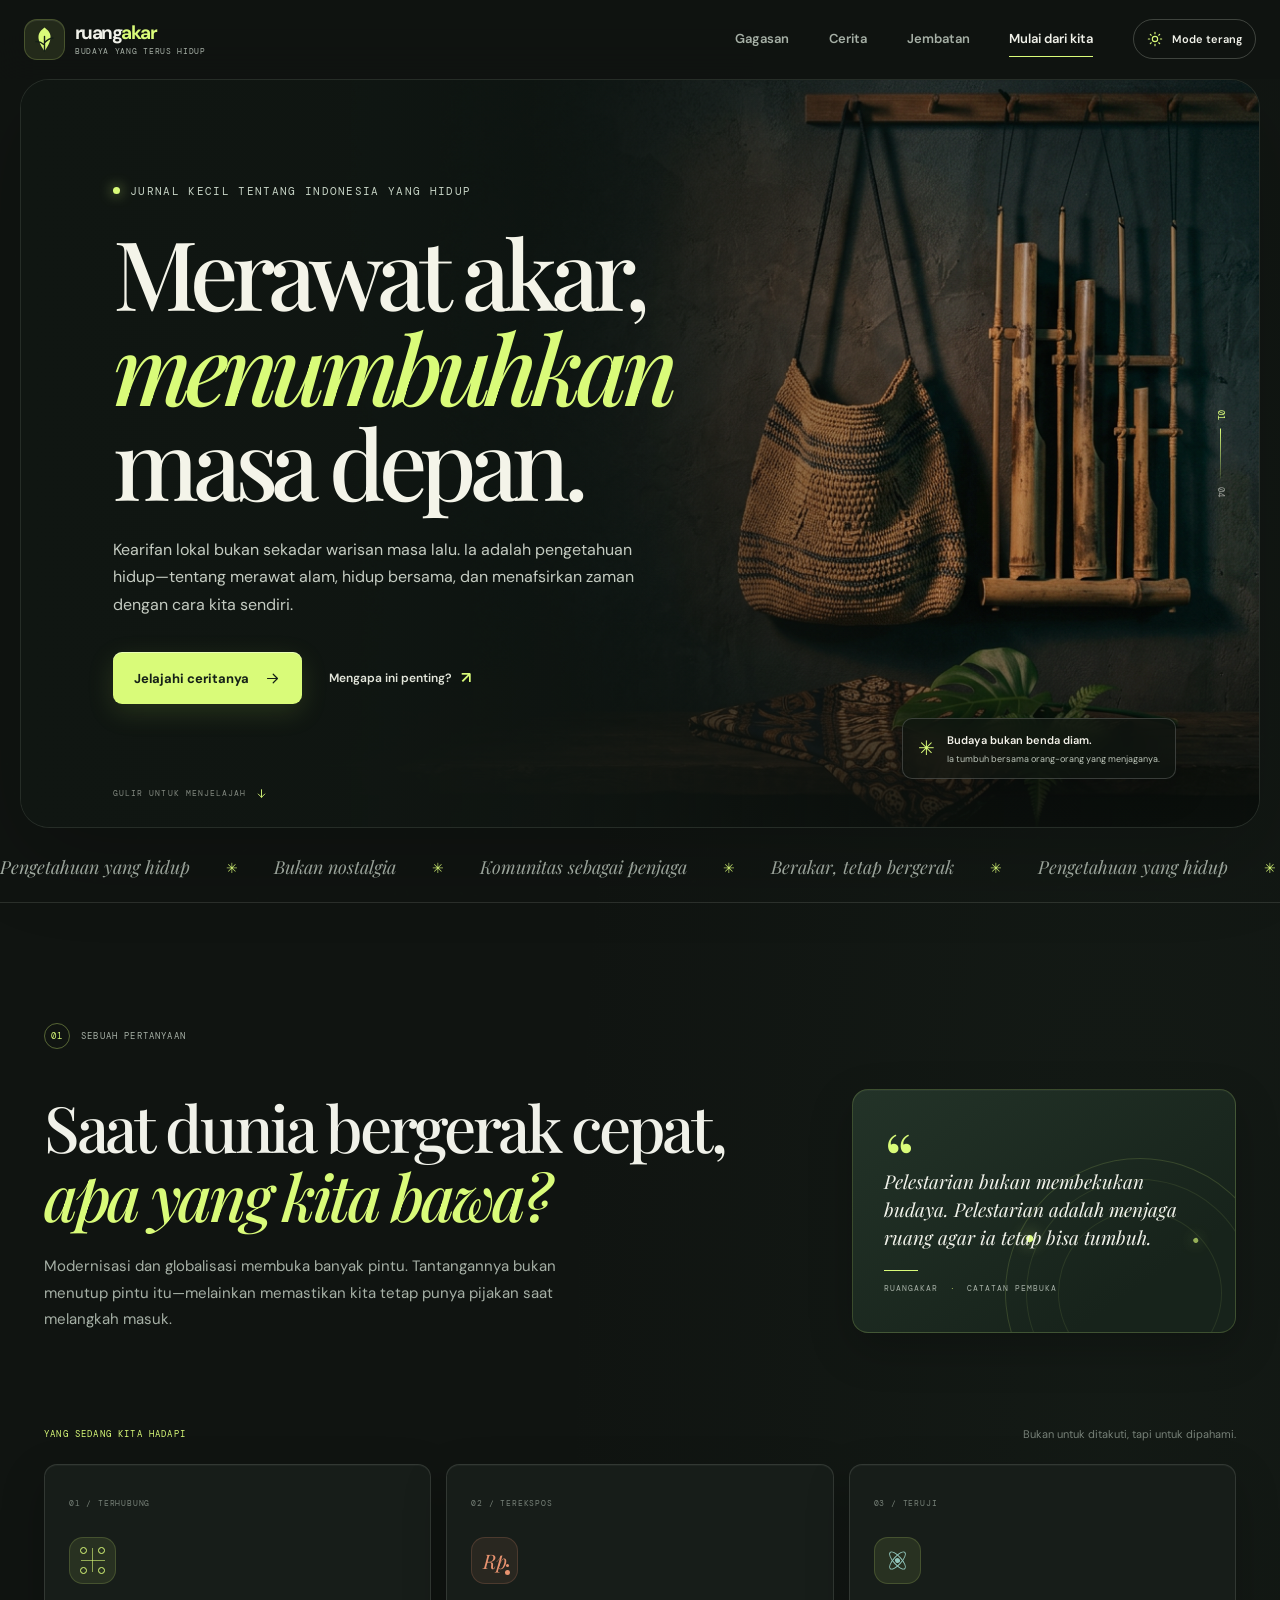
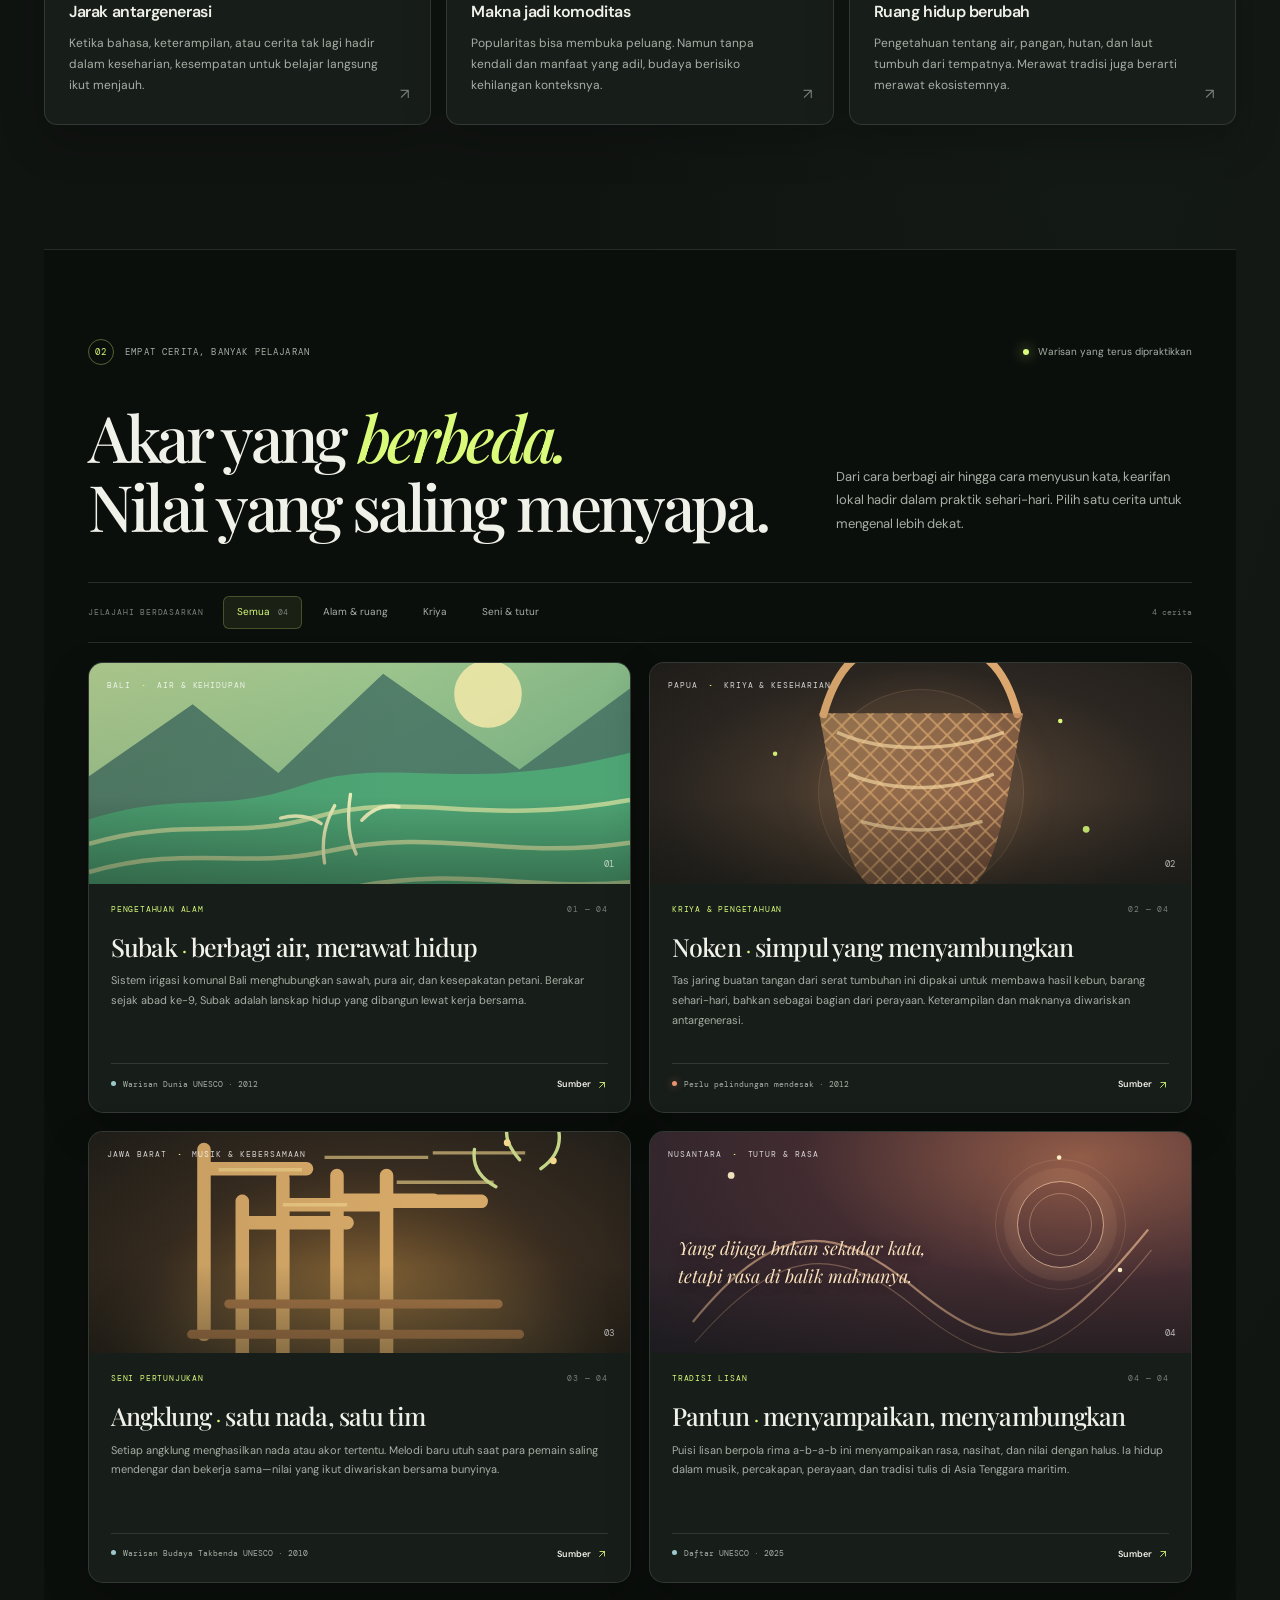
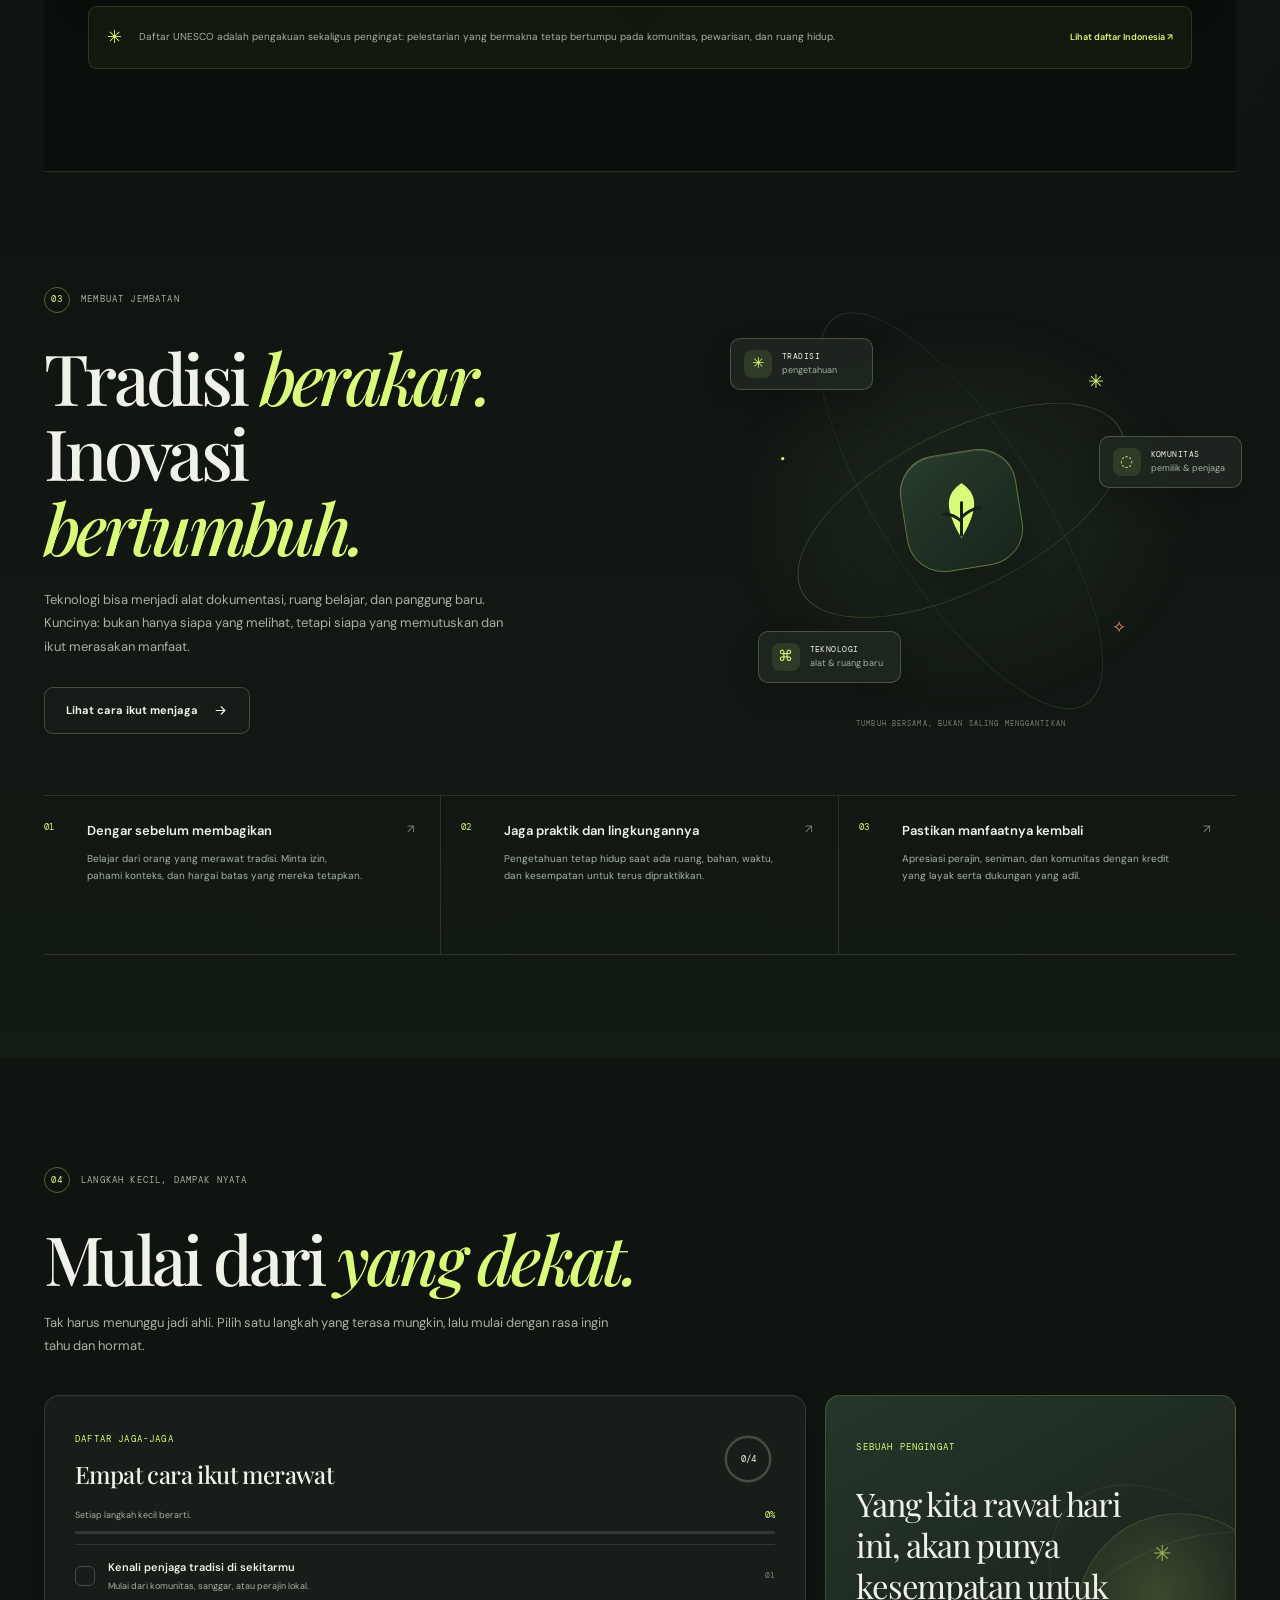
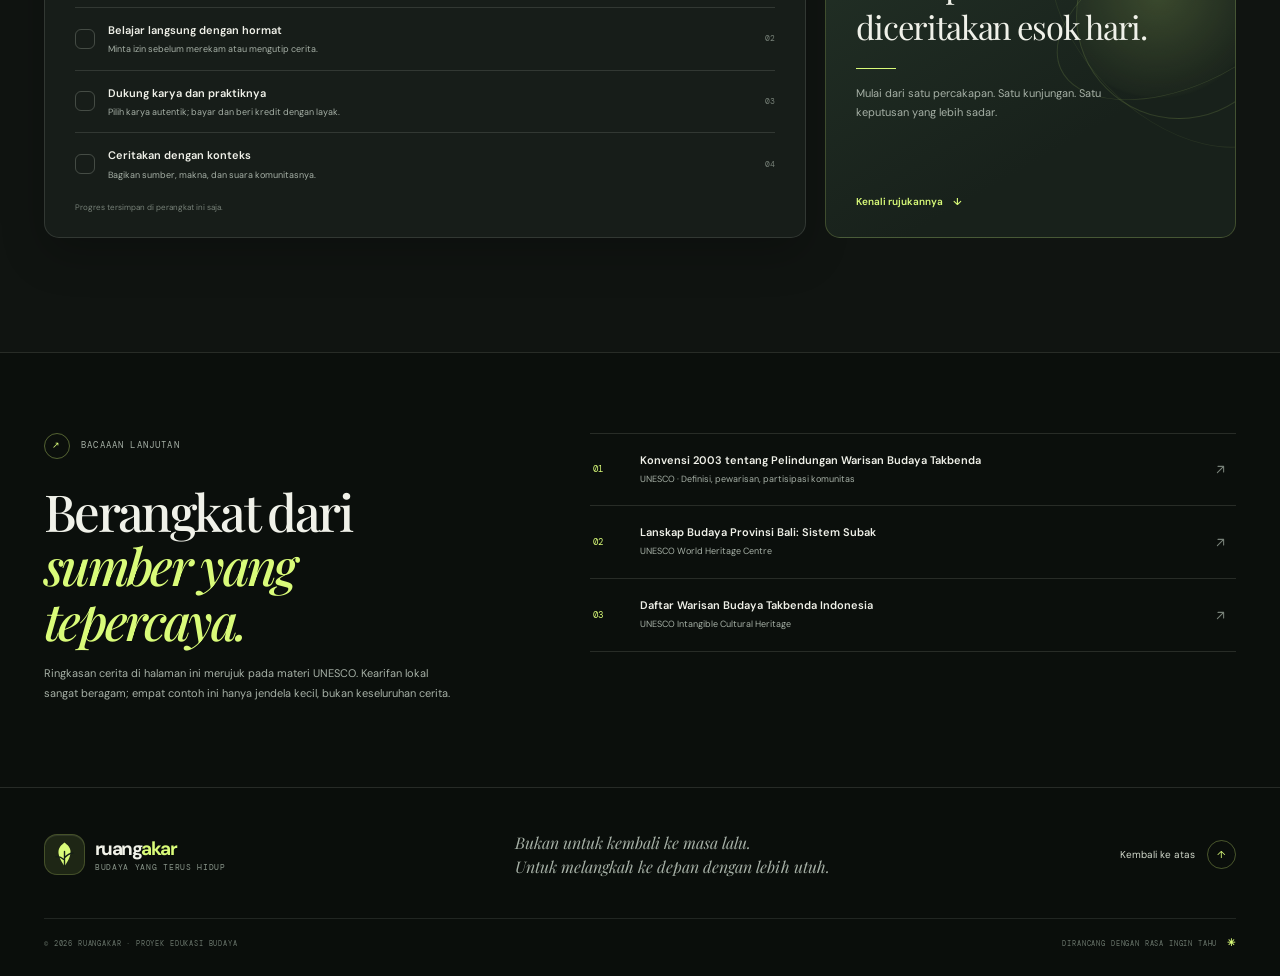
==== index.html @ 58f95995 "Build RuangAkar cultural heritage site Co-authored-by: arena-agent <297053741+arena-agent@users.nore" ====
<!doctype html>
<html lang="id" data-theme="dark">
<head>
  <meta charset="utf-8">
  <meta name="viewport" content="width=device-width, initial-scale=1">
  <meta name="theme-color" content="#101411">
  <meta name="description" content="RuangAkar mengajak kita mengenal dan merawat kearifan lokal Indonesia sebagai pengetahuan hidup di tengah modernisasi dan globalisasi.">
  <title>RuangAkar — Pengetahuan lama, masa depan bersama</title>
  <link rel="icon" href="data:image/svg+xml,%3Csvg xmlns='http://www.w3.org/2000/svg' viewBox='0 0 64 64'%3E%3Crect width='64' height='64' rx='18' fill='%231b241e'/%3E%3Cpath d='M32 10c12 9 17 18 0 43C15 28 20 19 32 10Z' fill='%23d9fb79'/%3E%3Cpath d='M32 51V25m0 11c-6-5-10-6-15-5m15 1c5-5 10-7 15-7' fill='none' stroke='%23101411' stroke-width='2.7' stroke-linecap='round'/%3E%3C/svg%3E">
  <link rel="stylesheet" href="styles.css">
  <script>document.documentElement.classList.add('has-js');</script>
  <script src="script.js" defer></script>
</head>
<body>
  <a class="skip-link" href="#konten">Lewati ke konten utama</a>

  <header class="site-header" id="atas">
    <div class="nav-shell">
      <a class="brand" href="#atas" aria-label="RuangAkar, kembali ke awal">
        <span class="brand-mark" aria-hidden="true">
          <svg viewBox="0 0 40 40" fill="none">
            <path d="M20 4.5c8.5 6.4 12.1 12.9 0 30.8C7.9 17.4 11.5 10.9 20 4.5Z" fill="currentColor"/>
            <path d="M20 35V16m0 11c-4.5-3.8-7.3-4.7-11-4.2m11 1.3c3.9-4.3 7.1-5.8 11-6.1" stroke="#152017" stroke-width="1.8" stroke-linecap="round"/>
          </svg>
        </span>
        <span class="brand-word">ruang<span>akar</span><small>budaya yang terus hidup</small></span>
      </a>

      <button class="mobile-menu-toggle" type="button" aria-label="Buka menu" aria-expanded="false" aria-controls="primary-nav">
        <svg class="icon icon-menu" viewBox="0 0 24 24" aria-hidden="true"><path d="M4 7h16M4 12h16M4 17h16"/></svg>
        <svg class="icon icon-close" viewBox="0 0 24 24" aria-hidden="true"><path d="m6 6 12 12M18 6 6 18"/></svg>
      </button>

      <nav class="primary-nav" id="primary-nav" aria-label="Navigasi utama">
        <a href="#gagasan">Gagasan</a>
        <a href="#warisan">Cerita</a>
        <a href="#jembatan">Jembatan</a>
        <a href="#aksi">Mulai dari kita</a>
        <button class="theme-toggle" type="button" aria-label="Ganti ke mode terang" title="Ganti tema">
          <svg class="icon icon-sun" viewBox="0 0 24 24" aria-hidden="true"><circle cx="12" cy="12" r="4"/><path d="M12 2v2m0 16v2M4.93 4.93l1.42 1.42m11.3 11.3 1.42 1.42M2 12h2m16 0h2M4.93 19.07l1.42-1.42m11.3-11.3 1.42-1.42"/></svg>
          <svg class="icon icon-moon" viewBox="0 0 24 24" aria-hidden="true"><path d="M20.2 15.4A8.6 8.6 0 0 1 8.6 3.8 8.7 8.7 0 1 0 20.2 15.4Z"/></svg>
          <span class="theme-label">Mode terang</span>
        </button>
      </nav>
    </div>
  </header>

  <main id="konten">
    <section class="hero section-wrap" aria-labelledby="hero-title">
      <div class="hero-visual" aria-hidden="true">
        <img src="assets/akar-hero.png" alt="" fetchpriority="high">
        <div class="hero-grain"></div>
      </div>
      <div class="hero-content">
        <p class="eyebrow"><span class="eyebrow-dot"></span> Jurnal kecil tentang Indonesia yang hidup</p>
        <h1 id="hero-title">Merawat akar,<br><em>menumbuhkan</em><br>masa depan.</h1>
        <p class="hero-deck">Kearifan lokal bukan sekadar warisan masa lalu. Ia adalah pengetahuan hidup—tentang merawat alam, hidup bersama, dan menafsirkan zaman dengan cara kita sendiri.</p>
        <div class="hero-actions">
          <a class="button button-primary" href="#warisan">Jelajahi ceritanya <svg class="icon" viewBox="0 0 24 24" aria-hidden="true"><path d="M5 12h14m-6-6 6 6-6 6"/></svg></a>
          <a class="text-link" href="#gagasan">Mengapa ini penting? <span aria-hidden="true">↗</span></a>
        </div>
      </div>
      <div class="hero-index" aria-hidden="true"><span>01</span><i></i><span>04</span></div>
      <div class="hero-caption" aria-hidden="true">
        <span class="caption-symbol">✳</span>
        <span><b>Budaya bukan benda diam.</b><small>Ia tumbuh bersama orang-orang yang menjaganya.</small></span>
      </div>
      <a class="scroll-cue" href="#gagasan" aria-label="Gulir ke bagian berikutnya"><span>GULIR UNTUK MENJELAJAH</span><svg class="icon" viewBox="0 0 24 24" aria-hidden="true"><path d="M12 5v14m-6-6 6 6 6-6"/></svg></a>
    </section>

    <div class="ticker" aria-label="Prinsip RuangAkar">
      <div class="ticker-track">
        <span>Pengetahuan yang hidup</span><i>✳</i><span>Bukan nostalgia</span><i>✳</i><span>Komunitas sebagai penjaga</span><i>✳</i><span>Berakar, tetap bergerak</span><i>✳</i>
        <span aria-hidden="true">Pengetahuan yang hidup</span><i aria-hidden="true">✳</i><span aria-hidden="true">Bukan nostalgia</span><i aria-hidden="true">✳</i><span aria-hidden="true">Komunitas sebagai penjaga</span><i aria-hidden="true">✳</i><span aria-hidden="true">Berakar, tetap bergerak</span><i aria-hidden="true">✳</i>
      </div>
    </div>

    <section class="section section-intro" id="gagasan" aria-labelledby="gagasan-title">
      <div class="section-kicker" data-reveal><span class="kicker-number">01</span><span>SEBUAH PERTANYAAN</span></div>
      <div class="intro-grid">
        <div class="intro-heading" data-reveal>
          <h2 id="gagasan-title">Saat dunia bergerak cepat,<br><em>apa yang kita bawa?</em></h2>
          <p class="intro-lead">Modernisasi dan globalisasi membuka banyak pintu. Tantangannya bukan menutup pintu itu—melainkan memastikan kita tetap punya pijakan saat melangkah masuk.</p>
        </div>
        <aside class="quote-card" data-reveal>
          <span class="quote-mark" aria-hidden="true">“</span>
          <blockquote>Pelestarian bukan membekukan budaya. Pelestarian adalah menjaga ruang agar ia tetap bisa tumbuh.</blockquote>
          <div class="quote-rule"></div>
          <p class="quote-credit">RUANGAKAR <span>·</span> CATATAN PEMBUKA</p>
          <div class="quote-orbit" aria-hidden="true"><span></span><span></span><span></span></div>
        </aside>
      </div>

      <div class="tension-heading" data-reveal>
        <span class="mini-label">YANG SEDANG KITA HADAPI</span>
        <span class="section-note">Bukan untuk ditakuti, tapi untuk dipahami.</span>
      </div>
      <div class="tension-grid">
        <article class="tension-card" data-reveal>
          <span class="card-number">01 / TERHUBUNG</span>
          <div class="tension-icon icon-connection" aria-hidden="true"><span></span><span></span><span></span><span></span></div>
          <h3>Jarak antargenerasi</h3>
          <p>Ketika bahasa, keterampilan, atau cerita tak lagi hadir dalam keseharian, kesempatan untuk belajar langsung ikut menjauh.</p>
          <span class="card-corner" aria-hidden="true">↗</span>
        </article>
        <article class="tension-card" data-reveal>
          <span class="card-number">02 / TEREKSPOS</span>
          <div class="tension-icon icon-price" aria-hidden="true"><span>Rp</span><i></i></div>
          <h3>Makna jadi komoditas</h3>
          <p>Popularitas bisa membuka peluang. Namun tanpa kendali dan manfaat yang adil, budaya berisiko kehilangan konteksnya.</p>
          <span class="card-corner" aria-hidden="true">↗</span>
        </article>
        <article class="tension-card" data-reveal>
          <span class="card-number">03 / TERUJI</span>
          <div class="tension-icon icon-ecosystem" aria-hidden="true"><span></span><span></span><span></span></div>
          <h3>Ruang hidup berubah</h3>
          <p>Pengetahuan tentang air, pangan, hutan, dan laut tumbuh dari tempatnya. Merawat tradisi juga berarti merawat ekosistemnya.</p>
          <span class="card-corner" aria-hidden="true">↗</span>
        </article>
      </div>
    </section>

    <section class="section heritage-section" id="warisan" aria-labelledby="warisan-title">
      <div class="heritage-topline" data-reveal>
        <div class="section-kicker"><span class="kicker-number">02</span><span>EMPAT CERITA, BANYAK PELAJARAN</span></div>
        <span class="heritage-side-note"><span class="live-dot"></span> Warisan yang terus dipraktikkan</span>
      </div>
      <div class="heritage-heading" data-reveal>
        <div>
          <h2 id="warisan-title">Akar yang <em>berbeda.</em><br>Nilai yang saling menyapa.</h2>
        </div>
        <p>Dari cara berbagi air hingga cara menyusun kata, kearifan lokal hadir dalam praktik sehari-hari. Pilih satu cerita untuk mengenal lebih dekat.</p>
      </div>

      <div class="filter-row" role="group" aria-label="Saring cerita berdasarkan tema" data-reveal>
        <span class="filter-label">JELAJAHI BERDASARKAN</span>
        <div class="filter-buttons">
          <button class="filter-button is-active" type="button" data-filter="all" aria-pressed="true">Semua <span>04</span></button>
          <button class="filter-button" type="button" data-filter="alam" aria-pressed="false">Alam & ruang</button>
          <button class="filter-button" type="button" data-filter="kriya" aria-pressed="false">Kriya</button>
          <button class="filter-button" type="button" data-filter="seni" aria-pressed="false">Seni & tutur</button>
        </div>
        <span class="filter-count" aria-live="polite">4 cerita</span>
      </div>

      <div class="story-grid">
        <article class="story-card story-subak" data-category="alam" data-reveal>
          <div class="story-art art-subak" aria-hidden="true">
            <span class="art-label">BALI <b>·</b> AIR & KEHIDUPAN</span>
            <svg viewBox="0 0 480 255" preserveAspectRatio="xMidYMid slice">
              <defs><linearGradient id="subakSky" x1="0" x2="1" y1="0" y2="1"><stop stop-color="#bed998"/><stop offset="1" stop-color="#5c9d78"/></linearGradient><linearGradient id="subakField" x1="0" x2="0" y1="0" y2="1"><stop stop-color="#4eaa7c"/><stop offset="1" stop-color="#15594e"/></linearGradient></defs>
              <path fill="url(#subakSky)" d="M0 0h480v255H0z"/>
              <circle cx="354" cy="57" r="30" fill="#f3e9a9" opacity=".86"/>
              <path d="M0 130 92 66l76 61 93-88 121 85 98-72v203H0z" fill="#426f62" opacity=".8"/>
              <path d="M0 168c85-26 115-4 189-30 80-28 141 10 291-29v146H0z" fill="#4fa675"/>
              <path d="M0 190c79-24 133-4 198-23 89-26 146 9 282-16M0 215c87-25 139-2 214-19 95-21 159 9 266-7M0 243c92-22 161-1 237-15 93-18 157 4 243-4" fill="none" stroke="#d5e5a3" stroke-width="4" opacity=".8"/>
              <path d="M218 156c-9 16-12 31-9 51m23-61c-3 19-2 38 5 53m-31-27c-12-8-24-8-36-5m72 2c10-11 22-14 33-12" fill="none" stroke="#edf2bb" stroke-width="3" stroke-linecap="round"/>
            </svg>
            <span class="art-stamp">01</span>
          </div>
          <div class="story-copy">
            <div class="story-meta"><span class="story-tag">PENGETAHUAN ALAM</span><span>01 — 04</span></div>
            <h3>Subak <span>·</span> berbagi air, merawat hidup</h3>
            <p>Sistem irigasi komunal Bali menghubungkan sawah, pura air, dan kesepakatan petani. Berakar sejak abad ke-9, Subak adalah lanskap hidup yang dibangun lewat kerja bersama.</p>
            <div class="story-footer"><span class="heritage-status">Warisan Dunia UNESCO · 2012</span><a class="source-link" href="https://whc.unesco.org/en/list/1194/" target="_blank" rel="noopener noreferrer" aria-label="Baca sumber UNESCO tentang Subak">Sumber <svg class="icon" viewBox="0 0 24 24" aria-hidden="true"><path d="M7 17 17 7M8 7h9v9"/></svg></a></div>
          </div>
        </article>

        <article class="story-card story-noken" data-category="kriya" data-reveal>
          <div class="story-art art-noken" aria-hidden="true">
            <span class="art-label">PAPUA <b>·</b> KRIYA & KESEHARIAN</span>
            <div class="noken-orb"></div>
            <svg viewBox="0 0 480 255" preserveAspectRatio="xMidYMid slice">
              <defs><pattern id="net" width="17" height="17" patternUnits="userSpaceOnUse"><path d="M0 0 17 17M17 0 0 17" stroke="#dba76e" stroke-width="1.5" opacity=".82"/></pattern><linearGradient id="nokenFill" x1="0" y1="0" x2="1" y2="1"><stop stop-color="#dba76e"/><stop offset="1" stop-color="#8c523d"/></linearGradient></defs>
              <path d="M154 75c13-46 33-65 86-65s74 19 86 65" fill="none" stroke="#dba76e" stroke-width="7" stroke-linecap="round"/>
              <path d="M150 74c8 38 17 112 35 142 11 18 35 24 55 24s45-6 56-24c18-30 27-104 35-142Z" fill="url(#nokenFill)" opacity=".56"/>
              <path d="M150 74c8 38 17 112 35 142 11 18 35 24 55 24s45-6 56-24c18-30 27-104 35-142Z" fill="url(#net)"/>
              <path d="M166 91c40 18 99 18 148 0M176 128c40 16 87 16 129 0m-118 42c35 10 72 10 108 0" fill="none" stroke="#f1d09b" stroke-width="3" opacity=".75"/>
              <circle cx="387" cy="177" r="3" fill="#d9fb79"/><circle cx="111" cy="110" r="2" fill="#d9fb79"/><circle cx="364" cy="81" r="2" fill="#d9fb79"/>
            </svg>
            <span class="art-stamp">02</span>
          </div>
          <div class="story-copy">
            <div class="story-meta"><span class="story-tag">KRIYA & PENGETAHUAN</span><span>02 — 04</span></div>
            <h3>Noken <span>·</span> simpul yang menyambungkan</h3>
            <p>Tas jaring buatan tangan dari serat tumbuhan ini dipakai untuk membawa hasil kebun, barang sehari-hari, bahkan sebagai bagian dari perayaan. Keterampilan dan maknanya diwariskan antargenerasi.</p>
            <div class="story-footer"><span class="heritage-status urgent">Perlu pelindungan mendesak · 2012</span><a class="source-link" href="https://ich.unesco.org/en/USL/noken-multifunctional-knotted-or-woven-bag-handcraft-of-the-people-of-papua-00619" target="_blank" rel="noopener noreferrer" aria-label="Baca sumber UNESCO tentang Noken">Sumber <svg class="icon" viewBox="0 0 24 24" aria-hidden="true"><path d="M7 17 17 7M8 7h9v9"/></svg></a></div>
          </div>
        </article>

        <article class="story-card story-angklung" data-category="seni" data-reveal>
          <div class="story-art art-angklung" aria-hidden="true">
            <span class="art-label">JAWA BARAT <b>·</b> MUSIK & KEBERSAMAAN</span>
            <div class="angklung-glow"></div>
            <svg viewBox="0 0 480 255" preserveAspectRatio="xMidYMid slice">
              <path d="M102 45v164m0-147h91m-57 29v135m0-116h93m-57-40v156m0-132h92m-44-26v158m0-136h86m-42-22v158m0-135h84" fill="none" stroke="#d6a968" stroke-width="12" stroke-linecap="round" stroke-linejoin="round"/>
              <path d="M91 209h291M124 182h239" fill="none" stroke="#a87849" stroke-width="8" stroke-linecap="round"/>
              <path d="M115 63h74m-17 31h57m-20-42h92m-28 22h86m-54-26h82" fill="none" stroke="#f3d98f" stroke-width="3" opacity=".6"/>
              <path d="M382 54c-15-17-16-33 1-43m18 51c14-10 19-22 15-37m-55 53c-15-8-21-19-19-33" fill="none" stroke="#c5d588" stroke-width="3" stroke-linecap="round"/>
              <circle cx="371" cy="39" r="3" fill="#f2d78d"/><circle cx="412" cy="55" r="3" fill="#f2d78d"/>
            </svg>
            <span class="art-stamp">03</span>
          </div>
          <div class="story-copy">
            <div class="story-meta"><span class="story-tag">SENI PERTUNJUKAN</span><span>03 — 04</span></div>
            <h3>Angklung <span>·</span> satu nada, satu tim</h3>
            <p>Setiap angklung menghasilkan nada atau akor tertentu. Melodi baru utuh saat para pemain saling mendengar dan bekerja sama—nilai yang ikut diwariskan bersama bunyinya.</p>
            <div class="story-footer"><span class="heritage-status">Warisan Budaya Takbenda UNESCO · 2010</span><a class="source-link" href="https://ich.unesco.org/en/RL/indonesian-angklung-00393" target="_blank" rel="noopener noreferrer" aria-label="Baca sumber UNESCO tentang Angklung">Sumber <svg class="icon" viewBox="0 0 24 24" aria-hidden="true"><path d="M7 17 17 7M8 7h9v9"/></svg></a></div>
          </div>
        </article>

        <article class="story-card story-pantun" data-category="seni" data-reveal>
          <div class="story-art art-pantun" aria-hidden="true">
            <span class="art-label">NUSANTARA <b>·</b> TUTUR & RASA</span>
            <div class="pantun-sun" aria-hidden="true"></div>
            <div class="pantun-lines" aria-hidden="true"><span>Yang dijaga bukan sekadar kata,</span><span>tetapi rasa di balik maknanya.</span></div>
            <svg viewBox="0 0 480 255" preserveAspectRatio="xMidYMid slice"><path d="M38 198c69-84 119-95 197-30s118 57 207-52" fill="none" stroke="#f0bd95" stroke-width="2" opacity=".64"/><path d="M40 216c71-81 122-92 196-30s121 56 209-52" fill="none" stroke="#f0bd95" stroke-width="1" opacity=".36"/><circle cx="72" cy="68" r="3" fill="#fff0c9"/><circle cx="417" cy="152" r="2" fill="#fff0c9"/><circle cx="363" cy="52" r="2" fill="#fff0c9"/></svg>
            <span class="art-stamp">04</span>
          </div>
          <div class="story-copy">
            <div class="story-meta"><span class="story-tag">TRADISI LISAN</span><span>04 — 04</span></div>
            <h3>Pantun <span>·</span> menyampaikan, menyambungkan</h3>
            <p>Puisi lisan berpola rima a-b-a-b ini menyampaikan rasa, nasihat, dan nilai dengan halus. Ia hidup dalam musik, percakapan, perayaan, dan tradisi tulis di Asia Tenggara maritim.</p>
            <div class="story-footer"><span class="heritage-status">Daftar UNESCO · 2025</span><a class="source-link" href="https://ich.unesco.org/en/RL/pantun-02274" target="_blank" rel="noopener noreferrer" aria-label="Baca sumber UNESCO tentang Pantun">Sumber <svg class="icon" viewBox="0 0 24 24" aria-hidden="true"><path d="M7 17 17 7M8 7h9v9"/></svg></a></div>
          </div>
        </article>
      </div>
      <p class="no-results" hidden>Belum ada cerita dalam kategori ini.</p>
      <div class="heritage-footnote" data-reveal><span class="footnote-star">✳</span><p>Daftar UNESCO adalah pengakuan sekaligus pengingat: pelestarian yang bermakna tetap bertumpu pada komunitas, pewarisan, dan ruang hidup.</p><a href="https://ich.unesco.org/en/state/indonesia-ID" target="_blank" rel="noopener noreferrer">Lihat daftar Indonesia <span aria-hidden="true">↗</span></a></div>
    </section>

    <section class="bridge-section" id="jembatan" aria-labelledby="jembatan-title">
      <div class="bridge-inner section">
        <div class="bridge-copy" data-reveal>
          <div class="section-kicker"><span class="kicker-number">03</span><span>MEMBUAT JEMBATAN</span></div>
          <h2 id="jembatan-title">Tradisi <em>berakar.</em><br>Inovasi <em>bertumbuh.</em></h2>
          <p class="bridge-lead">Teknologi bisa menjadi alat dokumentasi, ruang belajar, dan panggung baru. Kuncinya: bukan hanya siapa yang melihat, tetapi siapa yang memutuskan dan ikut merasakan manfaat.</p>
          <a class="button button-outline" href="#aksi">Lihat cara ikut menjaga <svg class="icon" viewBox="0 0 24 24" aria-hidden="true"><path d="M5 12h14m-6-6 6 6-6 6"/></svg></a>
        </div>
        <div class="bridge-visual" data-reveal role="img" aria-label="Ilustrasi jembatan antara tradisi, komunitas, dan teknologi">
          <div class="bridge-orbit orbit-one"></div><div class="bridge-orbit orbit-two"></div>
          <div class="bridge-core"><svg viewBox="0 0 72 72" aria-hidden="true"><path d="M36 8c14 10 20 22 0 56C16 30 22 18 36 8Z" fill="currentColor"/><path d="M36 61V28m0 19c-7-6-12-8-18-7m18 3c7-7 12-9 19-10" fill="none" stroke="#142018" stroke-width="3" stroke-linecap="round"/></svg></div>
          <div class="bridge-node node-tradisi"><span class="node-icon">✳</span><span>TRADISI<small>pengetahuan</small></span></div>
          <div class="bridge-node node-komunitas"><span class="node-icon">◌</span><span>KOMUNITAS<small>pemilik & penjaga</small></span></div>
          <div class="bridge-node node-teknologi"><span class="node-icon">⌘</span><span>TEKNOLOGI<small>alat & ruang baru</small></span></div>
          <span class="bridge-caption">TUMBUH BERSAMA, BUKAN SALING MENGGANTIKAN</span>
          <span class="bridge-spark spark-one">✳</span><span class="bridge-spark spark-two">✧</span><span class="bridge-spark spark-three">·</span>
        </div>
      </div>

      <div class="principles-grid section" aria-label="Tiga prinsip pelestarian">
        <article class="principle-card" data-reveal><span class="principle-index">01</span><div><h3>Dengar sebelum membagikan</h3><p>Belajar dari orang yang merawat tradisi. Minta izin, pahami konteks, dan hargai batas yang mereka tetapkan.</p></div><span class="principle-arrow" aria-hidden="true">↗</span></article>
        <article class="principle-card" data-reveal><span class="principle-index">02</span><div><h3>Jaga praktik dan lingkungannya</h3><p>Pengetahuan tetap hidup saat ada ruang, bahan, waktu, dan kesempatan untuk terus dipraktikkan.</p></div><span class="principle-arrow" aria-hidden="true">↗</span></article>
        <article class="principle-card" data-reveal><span class="principle-index">03</span><div><h3>Pastikan manfaatnya kembali</h3><p>Apresiasi perajin, seniman, dan komunitas dengan kredit yang layak serta dukungan yang adil.</p></div><span class="principle-arrow" aria-hidden="true">↗</span></article>
      </div>
    </section>

    <section class="action-section section" id="aksi" aria-labelledby="aksi-title">
      <div class="action-heading" data-reveal>
        <div class="section-kicker"><span class="kicker-number">04</span><span>LANGKAH KECIL, DAMPAK NYATA</span></div>
        <h2 id="aksi-title">Mulai dari <em>yang dekat.</em></h2>
        <p>Tak harus menunggu jadi ahli. Pilih satu langkah yang terasa mungkin, lalu mulai dengan rasa ingin tahu dan hormat.</p>
      </div>
      <div class="action-layout">
        <div class="checklist-card" data-reveal>
          <div class="checklist-top">
            <div><span class="mini-label">DAFTAR JAGA-JAGA</span><h3>Empat cara ikut merawat</h3></div>
            <div class="progress-ring" aria-label="0 dari 4 langkah selesai"><svg viewBox="0 0 56 56" aria-hidden="true"><circle class="progress-track" cx="28" cy="28" r="23"/><circle class="progress-value" cx="28" cy="28" r="23"/></svg><span class="progress-number">0/4</span></div>
          </div>
          <div class="progress-copy"><span class="progress-message" aria-live="polite">Setiap langkah kecil berarti.</span><span class="progress-percent">0%</span></div>
          <div class="progress-bar" role="progressbar" aria-label="Progres langkah pelestarian" aria-valuemin="0" aria-valuemax="4" aria-valuenow="0"><span></span></div>
          <div class="checklist-items">
            <label class="check-item"><input type="checkbox" data-task="kenali"><span class="custom-check" aria-hidden="true"><svg viewBox="0 0 18 18"><path d="m3.5 9 3.6 3.6 7.4-7.4"/></svg></span><span class="check-copy"><b>Kenali penjaga tradisi di sekitarmu</b><small>Mulai dari komunitas, sanggar, atau perajin lokal.</small></span><span class="check-number">01</span></label>
            <label class="check-item"><input type="checkbox" data-task="belajar"><span class="custom-check" aria-hidden="true"><svg viewBox="0 0 18 18"><path d="m3.5 9 3.6 3.6 7.4-7.4"/></svg></span><span class="check-copy"><b>Belajar langsung dengan hormat</b><small>Minta izin sebelum merekam atau mengutip cerita.</small></span><span class="check-number">02</span></label>
            <label class="check-item"><input type="checkbox" data-task="dukung"><span class="custom-check" aria-hidden="true"><svg viewBox="0 0 18 18"><path d="m3.5 9 3.6 3.6 7.4-7.4"/></svg></span><span class="check-copy"><b>Dukung karya dan praktiknya</b><small>Pilih karya autentik; bayar dan beri kredit dengan layak.</small></span><span class="check-number">03</span></label>
            <label class="check-item"><input type="checkbox" data-task="ceritakan"><span class="custom-check" aria-hidden="true"><svg viewBox="0 0 18 18"><path d="m3.5 9 3.6 3.6 7.4-7.4"/></svg></span><span class="check-copy"><b>Ceritakan dengan konteks</b><small>Bagikan sumber, makna, dan suara komunitasnya.</small></span><span class="check-number">04</span></label>
          </div>
          <p class="checklist-foot">Progres tersimpan di perangkat ini saja.</p>
        </div>

        <aside class="action-aside" data-reveal>
          <div class="aside-decoration" aria-hidden="true"><span class="aside-disc"></span><span class="aside-ring ring-a"></span><span class="aside-ring ring-b"></span><span class="aside-seed">✳</span></div>
          <span class="mini-label">SEBUAH PENGINGAT</span>
          <blockquote>Yang kita rawat hari ini, akan punya kesempatan untuk diceritakan esok hari.</blockquote>
          <div class="aside-line"></div>
          <p>Mulai dari satu percakapan. Satu kunjungan. Satu keputusan yang lebih sadar.</p>
          <a class="aside-link" href="#sumber">Kenali rujukannya <span aria-hidden="true">↓</span></a>
        </aside>
      </div>
    </section>

    <section class="sources-section" id="sumber" aria-labelledby="sumber-title">
      <div class="sources-inner section">
        <div class="sources-intro" data-reveal>
          <div class="section-kicker"><span class="kicker-number">↗</span><span>BACAAAN LANJUTAN</span></div>
          <h2 id="sumber-title">Berangkat dari<br><em>sumber yang tepercaya.</em></h2>
          <p>Ringkasan cerita di halaman ini merujuk pada materi UNESCO. Kearifan lokal sangat beragam; empat contoh ini hanya jendela kecil, bukan keseluruhan cerita.</p>
        </div>
        <div class="source-list" data-reveal>
          <a class="source-item" href="https://ich.unesco.org/en/convention" target="_blank" rel="noopener noreferrer"><span class="source-number">01</span><span><b>Konvensi 2003 tentang Pelindungan Warisan Budaya Takbenda</b><small>UNESCO · Definisi, pewarisan, partisipasi komunitas</small></span><svg class="icon" viewBox="0 0 24 24" aria-hidden="true"><path d="M7 17 17 7M8 7h9v9"/></svg></a>
          <a class="source-item" href="https://whc.unesco.org/en/list/1194/" target="_blank" rel="noopener noreferrer"><span class="source-number">02</span><span><b>Lanskap Budaya Provinsi Bali: Sistem Subak</b><small>UNESCO World Heritage Centre</small></span><svg class="icon" viewBox="0 0 24 24" aria-hidden="true"><path d="M7 17 17 7M8 7h9v9"/></svg></a>
          <a class="source-item" href="https://ich.unesco.org/en/state/indonesia-ID" target="_blank" rel="noopener noreferrer"><span class="source-number">03</span><span><b>Daftar Warisan Budaya Takbenda Indonesia</b><small>UNESCO Intangible Cultural Heritage</small></span><svg class="icon" viewBox="0 0 24 24" aria-hidden="true"><path d="M7 17 17 7M8 7h9v9"/></svg></a>
        </div>
      </div>
    </section>
  </main>

  <footer class="site-footer">
    <div class="footer-main section">
      <a class="brand footer-brand" href="#atas" aria-label="RuangAkar, kembali ke awal">
        <span class="brand-mark" aria-hidden="true"><svg viewBox="0 0 40 40" fill="none"><path d="M20 4.5c8.5 6.4 12.1 12.9 0 30.8C7.9 17.4 11.5 10.9 20 4.5Z" fill="currentColor"/><path d="M20 35V16m0 11c-4.5-3.8-7.3-4.7-11-4.2m11 1.3c3.9-4.3 7.1-5.8 11-6.1" stroke="#152017" stroke-width="1.8" stroke-linecap="round"/></svg></span>
        <span class="brand-word">ruang<span>akar</span><small>budaya yang terus hidup</small></span>
      </a>
      <p class="footer-thought">Bukan untuk kembali ke masa lalu.<br>Untuk melangkah ke depan dengan lebih utuh.</p>
      <a class="back-top" href="#atas">Kembali ke atas <span aria-hidden="true">↑</span></a>
    </div>
    <div class="footer-bottom section"><span>© 2026 RUANGAKAR · PROYEK EDUKASI BUDAYA</span><span>DIRANCANG DENGAN RASA INGIN TAHU <b>✳</b></span></div>
  </footer>

  <div class="toast" role="status" aria-live="polite"></div>
</body>
</html>
---- styles.css ----
@import url('https://fonts.googleapis.com/css2?family=DM+Mono:wght@400;500&family=DM+Sans:wght@400;500;600;700&family=Playfair+Display:ital,wght@0,500;0,600;1,500;1,600&display=swap');

:root {
  color-scheme: dark;
  --bg: #101411;
  --bg-deep: #0b0f0c;
  --surface: #171d19;
  --surface-raised: #202822;
  --surface-soft: #19221b;
  --ink: #f0f1e9;
  --muted: #a6b0a6;
  --faint: #778178;
  --line: rgba(232, 239, 223, .13);
  --line-strong: rgba(232, 239, 223, .22);
  --lime: #d9fb79;
  --lime-deep: #b5d45d;
  --hero-accent: #d9fb79;
  --button-bg: #d9fb79;
  --button-bg-hover: #e4ff9b;
  --terra: #e99370;
  --blue: #9bc9ca;
  --violet: #c5b5db;
  --header-bg: rgba(16, 20, 17, .84);
  --shadow-card: 0 16px 44px rgba(0, 0, 0, .22), inset 0 1px 0 rgba(255, 255, 255, .035);
  --font-sans: 'DM Sans', 'Segoe UI', sans-serif;
  --font-display: 'Playfair Display', Georgia, serif;
  --font-mono: 'DM Mono', 'Courier New', monospace;
}

:root[data-theme="light"] {
  color-scheme: light;
  --bg: #f4f4ed;
  --bg-deep: #eceee5;
  --surface: #ffffff;
  --surface-raised: #fafbf5;
  --surface-soft: #e9efe2;
  --ink: #1d2720;
  --muted: #58665c;
  --faint: #7a897e;
  --line: rgba(28, 44, 33, .12);
  --line-strong: rgba(28, 44, 33, .22);
  --lime: #5e7b2b;
  --lime-deep: #49671e;
  --hero-accent: #d9fb79;
  --button-bg: #c9e28c;
  --button-bg-hover: #d7eba7;
  --terra: #bc6549;
  --blue: #437e82;
  --violet: #786090;
  --header-bg: rgba(244, 244, 237, .88);
  --shadow-card: 0 16px 44px rgba(39, 56, 40, .1), inset 0 1px 0 rgba(255, 255, 255, .8);
}

* { box-sizing: border-box; }
html { scroll-behavior: smooth; scroll-padding-top: 100px; }
body {
  margin: 0;
  min-width: 320px;
  color: var(--ink);
  background:
    radial-gradient(ellipse at 87% 25%, rgba(61, 96, 71, .08), transparent 35%),
    var(--bg);
  font-family: var(--font-sans);
  font-size: 16px;
  line-height: 1.65;
  -webkit-font-smoothing: antialiased;
  transition: background-color .35s ease, color .35s ease;
}
body::before {
  position: fixed;
  z-index: -1;
  inset: 0;
  content: '';
  pointer-events: none;
  opacity: .12;
  background-image: url("data:image/svg+xml,%3Csvg viewBox='0 0 180 180' xmlns='http://www.w3.org/2000/svg'%3E%3Cfilter id='n'%3E%3CfeTurbulence type='fractalNoise' baseFrequency='.8' numOctaves='3' stitchTiles='stitch'/%3E%3C/filter%3E%3Crect width='100%25' height='100%25' filter='url(%23n)' opacity='.18'/%3E%3C/svg%3E");
  mix-blend-mode: soft-light;
}
button, input { font: inherit; }
button, a { -webkit-tap-highlight-color: transparent; }
a { color: inherit; }
button:focus-visible, a:focus-visible, input:focus-visible + .custom-check { outline: 3px solid var(--lime); outline-offset: 4px; }
::selection { color: #142018; background: var(--lime); }

.skip-link {
  position: fixed;
  z-index: 1000;
  top: 10px;
  left: 12px;
  padding: 12px 18px;
  color: #152017;
  background: var(--lime);
  border-radius: 8px;
  transform: translateY(-150%);
  transition: transform .2s ease;
}
.skip-link:focus { transform: translateY(0); }

.site-header {
  position: sticky;
  z-index: 50;
  top: 0;
  width: 100%;
  padding: 13px 24px;
  background: var(--header-bg);
  border-bottom: 1px solid transparent;
  backdrop-filter: blur(18px);
  -webkit-backdrop-filter: blur(18px);
  transition: background .3s ease, border-color .3s ease;
}
.site-header.is-scrolled { border-color: var(--line); }
.nav-shell {
  width: min(1320px, 100%);
  min-height: 52px;
  margin: 0 auto;
  display: flex;
  align-items: center;
  justify-content: space-between;
  gap: 24px;
}
.brand { display: inline-flex; align-items: center; gap: 10px; text-decoration: none; flex: 0 0 auto; }
.brand-mark { display: grid; width: 41px; height: 41px; place-items: center; color: var(--lime); background: rgba(217, 251, 121, .1); border: 1px solid rgba(217, 251, 121, .2); border-radius: 13px; box-shadow: inset 0 1px rgba(255,255,255,.08); }
.brand-mark svg { width: 31px; height: 31px; }
.brand-word { color: var(--ink); font-size: 19px; font-weight: 700; line-height: 1.05; letter-spacing: -.08em; }
.brand-word > span { color: var(--lime); }
.brand-word small { display: block; margin-top: 4px; color: var(--muted); font-family: var(--font-mono); font-size: 8px; font-weight: 400; letter-spacing: .085em; text-transform: uppercase; }
.primary-nav { display: flex; align-items: center; gap: clamp(20px, 3.1vw, 42px); }
.primary-nav > a { position: relative; color: var(--muted); font-size: 13px; font-weight: 600; text-decoration: none; transition: color .2s ease; }
.primary-nav > a::after { position: absolute; right: 0; bottom: -7px; left: 0; height: 1px; content: ''; background: var(--lime); transform: scaleX(0); transform-origin: right; transition: transform .24s ease; }
.primary-nav > a:hover, .primary-nav > a.is-current { color: var(--ink); }
.primary-nav > a:hover::after, .primary-nav > a.is-current::after { transform: scaleX(1); transform-origin: left; }
.theme-toggle {
  min-height: 40px;
  display: inline-flex;
  align-items: center;
  gap: 9px;
  padding: 0 13px;
  color: var(--ink);
  background: transparent;
  border: 1px solid var(--line-strong);
  border-radius: 999px;
  cursor: pointer;
  transition: border-color .2s ease, background .2s ease, transform .2s ease;
}
.theme-toggle:hover { background: var(--surface); border-color: var(--lime); transform: translateY(-1px); }
.theme-toggle .icon { width: 16px; height: 16px; color: var(--lime); }
.theme-toggle .icon-moon { display: none; }
:root[data-theme="light"] .theme-toggle .icon-sun { display: none; }
:root[data-theme="light"] .theme-toggle .icon-moon { display: block; }
.theme-label { font-size: 11px; font-weight: 600; white-space: nowrap; }
.mobile-menu-toggle { display: none; }

.icon { width: 20px; height: 20px; fill: none; stroke: currentColor; stroke-width: 1.7; stroke-linecap: round; stroke-linejoin: round; }
.section { width: min(1192px, calc(100% - 80px)); margin-inline: auto; }
.section-wrap { width: min(1380px, calc(100% - 40px)); margin-inline: auto; }

.hero {
  position: relative;
  min-height: min(690px, calc(100svh - 96px));
  min-height: max(610px, min(690px, calc(100svh - 96px)));
  overflow: hidden;
  isolation: isolate;
  display: flex;
  align-items: center;
  padding: clamp(48px, 8.1vw, 112px) clamp(34px, 7.2vw, 98px) 123px;
  background: #101612;
  border: 1px solid rgba(228, 239, 219, .1);
  border-radius: 29px;
  box-shadow: 0 28px 90px rgba(0, 0, 0, .2);
}
.hero-visual, .hero-visual::after, .hero-grain { position: absolute; inset: 0; pointer-events: none; }
.hero-visual { z-index: -2; }
.hero-visual img { position: absolute; top: 0; right: 0; width: 100%; height: 100%; object-fit: cover; object-position: center 55%; opacity: .96; }
.hero-visual::after {
  content: '';
  background:
    linear-gradient(90deg, #101612 0%, rgba(16, 22, 18, .97) 26%, rgba(16, 22, 18, .82) 43%, rgba(16, 22, 18, .15) 75%, rgba(16, 22, 18, .07) 100%),
    linear-gradient(0deg, rgba(11, 15, 12, .92) 0%, transparent 32%, rgba(11, 15, 12, .06) 100%);
}
.hero-grain { opacity: .2; background-image: url("data:image/svg+xml,%3Csvg viewBox='0 0 180 180' xmlns='http://www.w3.org/2000/svg'%3E%3Cfilter id='n'%3E%3CfeTurbulence type='fractalNoise' baseFrequency='.72' numOctaves='3' stitchTiles='stitch'/%3E%3C/filter%3E%3Crect width='100%25' height='100%25' filter='url(%23n)' opacity='.25'/%3E%3C/svg%3E"); mix-blend-mode: soft-light; }
.hero-content { position: relative; z-index: 2; width: min(730px, 67%); margin-top: -2px; }
.eyebrow, .mini-label, .section-kicker, .card-number, .story-meta, .filter-label, .art-label, .quote-credit, .hero-index, .scroll-cue, .footer-bottom, .caption-symbol { font-family: var(--font-mono); }
.eyebrow { display: flex; align-items: center; gap: 10px; margin: 0 0 24px; color: #c6d3c5; font-size: 11px; letter-spacing: .12em; text-transform: uppercase; }
.eyebrow-dot, .live-dot { width: 7px; height: 7px; display: inline-block; border-radius: 50%; background: var(--lime); box-shadow: 0 0 13px rgba(217, 251, 121, .8); }
.hero h1 { max-width: 820px; margin: 0; color: #f4f4e9; font-family: var(--font-display); font-size: clamp(55px, 7.5vw, 105px); font-weight: 500; line-height: .99; letter-spacing: -.065em; }
.hero h1 em { color: var(--hero-accent); font-weight: 500; }
.hero .eyebrow-dot, .hero .scroll-cue .icon, .hero .text-link span, .hero .caption-symbol, .hero-index span:first-child { color: var(--hero-accent); }
.hero .eyebrow-dot { background: var(--hero-accent); }
.hero-deck { max-width: 535px; margin: 27px 0 0; color: #c4cbc1; font-size: clamp(15px, 1.25vw, 17px); line-height: 1.72; }
.hero-actions { display: flex; align-items: center; gap: 27px; margin-top: 34px; }
.button { min-height: 52px; display: inline-flex; align-items: center; justify-content: center; gap: 15px; padding: 0 21px; border-radius: 9px; font-size: 13px; font-weight: 700; text-decoration: none; transition: transform .24s ease, background .24s ease, color .24s ease, box-shadow .24s ease; }
.button:hover { transform: translateY(-3px); }
.button-primary { color: #152017; background: var(--button-bg); box-shadow: 0 8px 26px rgba(152, 196, 70, .17), inset 0 1px 0 rgba(255,255,255,.44); }
.button-primary:hover { background: var(--button-bg-hover); box-shadow: 0 12px 34px rgba(152, 196, 70, .25); }
.button-primary .icon { width: 17px; height: 17px; }
.text-link { display: inline-flex; align-items: center; gap: 9px; color: #e3e6db; font-size: 12px; font-weight: 600; text-decoration: none; transition: color .2s ease, gap .2s ease; }
.text-link:hover { color: var(--lime); gap: 13px; }
.hero .text-link:hover { color: var(--hero-accent); }
.text-link span { color: var(--lime); font-size: 16px; }
.hero-index { position: absolute; top: 50%; right: 31px; display: flex; align-items: center; gap: 8px; color: rgba(240, 241, 233, .55); font-size: 9px; letter-spacing: .08em; writing-mode: vertical-rl; transform: translateY(-50%); }
.hero-index i { width: 1px; height: 50px; background: linear-gradient(var(--lime), rgba(217,251,121,.12)); }
.hero-index span:first-child { color: var(--lime); }
.hero-caption { position: absolute; right: 83px; bottom: 48px; display: flex; align-items: center; gap: 12px; padding: 12px 15px; color: #f3f1e9; background: rgba(15, 22, 17, .68); border: 1px solid rgba(255,255,255,.18); border-radius: 10px; box-shadow: 0 12px 36px rgba(0,0,0,.2); backdrop-filter: blur(11px); }
.caption-symbol { color: var(--lime); font-size: 20px; }
.hero-caption b, .hero-caption small { display: block; }
.hero-caption b { font-size: 11px; font-weight: 600; }
.hero-caption small { margin-top: 2px; color: #bec7bb; font-size: 9px; }
.scroll-cue { position: absolute; bottom: 27px; left: clamp(34px, 7.2vw, 98px); display: flex; align-items: center; gap: 9px; color: rgba(222, 229, 216, .56); font-size: 8px; letter-spacing: .13em; text-decoration: none; }
.scroll-cue .icon { width: 13px; height: 13px; color: var(--lime); animation: nudge-down 1.8s ease-in-out infinite; }
@keyframes nudge-down { 0%, 100% { transform: translateY(-2px); } 50% { transform: translateY(3px); } }

.ticker { overflow: hidden; margin: 0 auto; padding: 25px 0 19px; border-bottom: 1px solid var(--line); }
.ticker-track { width: max-content; display: flex; align-items: center; gap: 36px; color: var(--muted); animation: ticker-drift 36s linear infinite; font-family: var(--font-display); font-size: 18px; font-style: italic; white-space: nowrap; }
.ticker-track i { color: var(--lime); font-family: var(--font-sans); font-size: 14px; font-style: normal; }
@keyframes ticker-drift { to { transform: translateX(-50%); } }

.section-intro { padding-top: 120px; padding-bottom: 124px; }
.section-kicker { display: flex; align-items: center; gap: 11px; color: var(--muted); font-size: 9px; letter-spacing: .13em; }
.kicker-number { display: inline-grid; min-width: 26px; height: 26px; place-items: center; color: var(--lime); border: 1px solid rgba(217, 251, 121, .35); border-radius: 50%; font-size: 9px; }
.intro-grid { display: grid; grid-template-columns: minmax(0, 1.25fr) minmax(270px, .68fr); align-items: end; gap: clamp(50px, 8vw, 130px); margin-top: 40px; }
.intro-heading h2, .heritage-heading h2, .bridge-copy h2, .action-heading h2, .sources-intro h2 { margin: 0; font-family: var(--font-display); font-size: clamp(42px, 5vw, 69px); font-weight: 500; line-height: 1.07; letter-spacing: -.052em; }
.intro-heading h2 em, .heritage-heading h2 em, .bridge-copy h2 em, .action-heading h2 em, .sources-intro h2 em { color: var(--lime); font-weight: 500; }
.intro-lead { max-width: 535px; margin: 23px 0 0; color: var(--muted); font-size: 15px; line-height: 1.78; }
.quote-card { position: relative; min-height: 244px; overflow: hidden; padding: 31px 31px 26px; background: linear-gradient(145deg, #233328 0%, #17231b 78%); border: 1px solid rgba(217, 251, 121, .18); border-radius: 16px; box-shadow: var(--shadow-card); isolation: isolate; }
:root[data-theme="light"] .quote-card { background: linear-gradient(145deg, #e0ebd3, #f7f8f0); }
.quote-mark { display: block; height: 37px; color: var(--lime); font-family: var(--font-display); font-size: 74px; line-height: 1; }
.quote-card blockquote { position: relative; z-index: 1; max-width: 315px; margin: 9px 0 19px; color: var(--ink); font-family: var(--font-display); font-size: 19px; font-style: italic; line-height: 1.48; }
.quote-rule { width: 34px; height: 1px; margin-bottom: 11px; background: var(--lime); }
.quote-credit { margin: 0; color: var(--muted); font-size: 8px; letter-spacing: .13em; }
.quote-credit span { padding: 0 5px; color: var(--lime); }
.quote-orbit { position: absolute; z-index: -1; right: -40px; bottom: -96px; width: 270px; height: 270px; border: 1px solid rgba(217,251,121,.15); border-radius: 50%; transform: rotate(-27deg); }
.quote-orbit::before, .quote-orbit::after { position: absolute; inset: 20px; content: ''; border: 1px solid rgba(217,251,121,.09); border-radius: 50%; }
.quote-orbit::after { inset: 52px; }
.quote-orbit span { position: absolute; top: 32px; left: 57px; width: 7px; height: 7px; background: var(--lime); border-radius: 50%; box-shadow: 0 0 16px var(--lime); }
.quote-orbit span:nth-child(2) { top: 110px; left: 205px; width: 5px; height: 5px; opacity: .65; }
.quote-orbit span:nth-child(3) { top: 220px; left: 85px; width: 4px; height: 4px; opacity: .6; }
.tension-heading { display: flex; align-items: center; justify-content: space-between; margin: 92px 0 21px; }
.mini-label { color: var(--lime); font-size: 9px; letter-spacing: .13em; }
.section-note { color: var(--faint); font-size: 11px; }
.tension-grid { display: grid; grid-template-columns: repeat(3, 1fr); gap: 15px; perspective: 900px; }
.tension-card { position: relative; min-height: 258px; padding: 23px 24px 28px; overflow: hidden; background: var(--surface); border: 1px solid var(--line); border-radius: 13px; box-shadow: var(--shadow-card); transition: border-color .3s ease, box-shadow .35s ease, transform .38s cubic-bezier(.2,.75,.25,1), background .3s ease; transform-style: preserve-3d; }
.tension-card:hover { border-color: rgba(217, 251, 121, .43); box-shadow: 0 22px 55px rgba(0,0,0,.25); transform: perspective(1000px) rotateX(var(--tilt-x, 0deg)) rotateY(var(--tilt-y, 0deg)) translateY(-6px); }
.card-number { color: var(--faint); font-size: 8px; letter-spacing: .1em; }
.tension-icon { position: relative; width: 47px; height: 47px; display: grid; place-items: center; margin: 22px 0 15px; color: var(--lime); background: rgba(217, 251, 121, .09); border: 1px solid rgba(217, 251, 121, .16); border-radius: 14px; }
.icon-connection span { position: absolute; width: 7px; height: 7px; border: 1px solid var(--lime); border-radius: 50%; }
.icon-connection span:nth-child(1) { top: 9px; left: 10px; }.icon-connection span:nth-child(2) { top: 9px; right: 10px; }.icon-connection span:nth-child(3) { bottom: 9px; left: 10px; }.icon-connection span:nth-child(4) { right: 10px; bottom: 9px; }
.icon-connection::before, .icon-connection::after { position: absolute; content: ''; background: var(--lime); opacity: .6; }
.icon-connection::before { width: 24px; height: 1px; }.icon-connection::after { width: 1px; height: 24px; }
.icon-price { color: var(--terra); background: rgba(233, 147, 112, .09); border-color: rgba(233, 147, 112, .18); }
.icon-price span { font-family: var(--font-display); font-size: 20px; font-style: italic; }.icon-price i { position: absolute; right: 7px; bottom: 8px; width: 5px; height: 5px; background: var(--terra); border-radius: 50%; box-shadow: 0 -7px 0 -1px var(--terra); }
.icon-ecosystem span { position: absolute; width: 23px; height: 9px; border: 1px solid #91c6bc; border-radius: 100%; transform: rotate(-25deg); }
.icon-ecosystem span:nth-child(1) { transform: rotate(48deg); }.icon-ecosystem span:nth-child(2) { transform: rotate(-48deg); }.icon-ecosystem span:nth-child(3) { width: 5px; height: 5px; background: #91c6bc; border: 0; }
.tension-card h3 { margin: 0 0 8px; font-size: 16px; font-weight: 600; letter-spacing: -.025em; }
.tension-card p { max-width: 310px; margin: 0; color: var(--muted); font-size: 12px; line-height: 1.75; }
.card-corner { position: absolute; right: 21px; bottom: 17px; color: var(--faint); font-size: 15px; transition: color .2s ease, transform .2s ease; }
.tension-card:hover .card-corner { color: var(--lime); transform: translate(2px,-2px); }

.heritage-section { padding: 89px max(40px, calc((100% - 1192px) / 2)) 102px; background: var(--bg-deep); border-top: 1px solid var(--line); border-bottom: 1px solid var(--line); }
.heritage-topline { width: min(1192px, 100%); display: flex; align-items: center; justify-content: space-between; margin: 0 auto; }
.heritage-side-note { display: inline-flex; align-items: center; gap: 9px; color: var(--muted); font-size: 10px; }
.live-dot { width: 6px; height: 6px; }
.heritage-heading { width: min(1192px, 100%); display: flex; align-items: end; justify-content: space-between; gap: 50px; margin: 38px auto 42px; }
.heritage-heading h2 { font-size: clamp(42px, 5vw, 67px); }
.heritage-heading > p { max-width: 356px; margin: 0 0 5px; color: var(--muted); font-size: 13px; line-height: 1.8; }
.filter-row { width: min(1192px, 100%); display: flex; align-items: center; gap: 19px; margin: 0 auto 19px; padding: 13px 0; border-top: 1px solid var(--line); border-bottom: 1px solid var(--line); }
.filter-label { color: var(--faint); font-size: 8px; letter-spacing: .1em; white-space: nowrap; }
.filter-buttons { display: flex; align-items: center; gap: 7px; }
.filter-button { min-height: 33px; padding: 0 13px; color: var(--muted); background: transparent; border: 1px solid transparent; border-radius: 6px; cursor: pointer; font-size: 10px; transition: color .2s ease, border-color .2s ease, background .2s ease; }
.filter-button:hover { color: var(--ink); border-color: var(--line); }
.filter-button.is-active { color: var(--lime); background: rgba(217, 251, 121, .075); border-color: rgba(217, 251, 121, .23); }
.filter-button span { margin-left: 5px; color: var(--faint); font-family: var(--font-mono); font-size: 8px; }
.filter-count { margin-left: auto; color: var(--faint); font-family: var(--font-mono); font-size: 8px; white-space: nowrap; }
.story-grid { width: min(1192px, 100%); display: grid; grid-template-columns: repeat(2, minmax(0, 1fr)); gap: 18px; margin: 0 auto; perspective: 1100px; }
.story-card { overflow: hidden; background: var(--surface); border: 1px solid var(--line); border-radius: 15px; box-shadow: var(--shadow-card); transform-style: preserve-3d; transition: border-color .3s ease, box-shadow .35s ease, transform .4s cubic-bezier(.2,.75,.25,1), opacity .25s ease; }
.story-card:hover { border-color: rgba(217, 251, 121, .34); box-shadow: 0 25px 60px rgba(0,0,0,.28); transform: perspective(1100px) rotateX(var(--tilt-x, 0deg)) rotateY(var(--tilt-y, 0deg)) translateY(-5px); }
.story-card.is-hidden { display: none; }
.story-art { position: relative; min-height: 221px; overflow: hidden; isolation: isolate; }
.story-art::after { position: absolute; z-index: 1; inset: 0; content: ''; pointer-events: none; background: linear-gradient(0deg, rgba(11,15,12,.35), transparent 40%), linear-gradient(90deg, rgba(11,15,12,.09), transparent 60%); }
.story-art svg { position: absolute; inset: 0; width: 100%; height: 100%; }
.art-label { position: absolute; z-index: 3; top: 16px; left: 18px; color: rgba(255,255,255,.8); font-size: 8px; letter-spacing: .12em; }
.art-label b { padding: 0 4px; color: var(--hero-accent); }
.art-stamp { position: absolute; z-index: 3; right: 16px; bottom: 12px; color: rgba(255,255,255,.67); font-family: var(--font-mono); font-size: 9px; }
.art-subak { background: #365f52; }
.art-noken { background: radial-gradient(ellipse at 50% 60%, #604b39 0%, #2b2621 67%, #211e1a 100%); }
.noken-orb { position: absolute; top: 26px; left: 50%; width: 206px; height: 206px; background: rgba(220, 165, 111, .08); border: 1px solid rgba(235, 193, 143, .13); border-radius: 50%; transform: translateX(-50%); box-shadow: 0 0 45px rgba(215,156,97,.08); }
.art-angklung { background: radial-gradient(ellipse at 50% 68%, #78582e 0%, #382c20 53%, #201e19 100%); }
.angklung-glow { position: absolute; right: 10%; bottom: -75px; left: 10%; height: 160px; background: rgba(237, 195, 117, .17); border-radius: 50%; filter: blur(30px); }
.art-pantun { background: radial-gradient(ellipse at 80% 11%, #915b48 0%, #442d32 46%, #28232c 100%); }
.pantun-sun { position: absolute; top: 49px; right: 87px; width: 87px; height: 87px; border: 1px solid rgba(250,206,165,.7); border-radius: 50%; box-shadow: 0 0 0 13px rgba(246,190,146,.08), 0 0 48px rgba(250,190,142,.24); }
.pantun-sun::before, .pantun-sun::after { position: absolute; inset: 11px; content: ''; border: 1px solid rgba(250,206,165,.35); border-radius: 50%; }
.pantun-sun::after { inset: -23px; border-color: rgba(250,206,165,.14); }
.pantun-lines { position: absolute; z-index: 2; top: 103px; left: 28px; display: flex; flex-direction: column; color: #fae1bc; font-family: var(--font-display); font-size: clamp(13px, 1.45vw, 18px); font-style: italic; line-height: 1.55; text-shadow: 0 2px 12px rgba(0,0,0,.45); }
.story-copy { padding: 19px 22px 20px; }
.story-meta { display: flex; justify-content: space-between; gap: 12px; color: var(--faint); font-size: 8px; letter-spacing: .1em; }
.story-tag { color: var(--lime); }
.story-copy h3 { margin: 15px 0 9px; font-family: var(--font-display); font-size: clamp(20px, 2vw, 25px); font-weight: 500; line-height: 1.25; letter-spacing: -.035em; }
.story-copy h3 span { color: var(--lime); font-size: .74em; }
.story-copy > p { min-height: 75px; margin: 0; color: var(--muted); font-size: 11px; line-height: 1.78; }
.story-footer { display: flex; align-items: center; justify-content: space-between; gap: 10px; margin-top: 17px; padding-top: 13px; border-top: 1px solid var(--line); }
.heritage-status { color: var(--muted); font-family: var(--font-mono); font-size: 8px; line-height: 1.45; }
.heritage-status::before { display: inline-block; width: 5px; height: 5px; margin: 0 7px 1px 0; content: ''; background: var(--blue); border-radius: 50%; }
.heritage-status.urgent::before { background: var(--terra); box-shadow: 0 0 8px rgba(233,147,112,.55); }
.source-link { display: inline-flex; align-items: center; gap: 5px; color: var(--ink); font-size: 9px; font-weight: 600; text-decoration: none; white-space: nowrap; transition: color .2s ease; }
.source-link .icon { width: 12px; height: 12px; color: var(--lime); }
.source-link:hover { color: var(--lime); }
.no-results { color: var(--muted); padding: 36px; text-align: center; }
.heritage-footnote { width: min(1192px, 100%); display: flex; align-items: center; gap: 17px; margin: 23px auto 0; padding: 16px 18px; background: rgba(217, 251, 121, .045); border: 1px solid rgba(217, 251, 121, .13); border-radius: 9px; }
.footnote-star { color: var(--lime); font-size: 18px; }
.heritage-footnote p { flex: 1; margin: 0; color: var(--muted); font-size: 10px; line-height: 1.6; }
.heritage-footnote a { color: var(--lime); font-size: 9px; font-weight: 600; text-decoration: none; white-space: nowrap; }
.heritage-footnote a:hover { text-decoration: underline; }

.bridge-section { overflow: hidden; padding: 105px 0 103px; background: linear-gradient(180deg, var(--bg) 0%, #121a14 100%); }
:root[data-theme="light"] .bridge-section { background: linear-gradient(180deg, var(--bg) 0%, #e8eee4 100%); }
.bridge-inner { min-height: 450px; display: grid; grid-template-columns: .92fr 1.08fr; align-items: center; gap: 65px; }
.bridge-copy .section-kicker { margin-bottom: 27px; }
.bridge-copy h2 { font-size: clamp(43px, 5.5vw, 73px); }
.bridge-lead { max-width: 460px; margin: 22px 0 28px; color: var(--muted); font-size: 13px; line-height: 1.82; }
.button-outline { min-height: 47px; color: var(--ink); border: 1px solid var(--line-strong); background: rgba(255,255,255,.02); font-size: 11px; }
.button-outline:hover { color: #152017; background: var(--button-bg); border-color: var(--button-bg); }
.button-outline .icon { width: 15px; height: 15px; }
.bridge-visual { position: relative; width: min(550px, 100%); aspect-ratio: 1.18; display: grid; place-items: center; justify-self: end; }
.bridge-visual::before { position: absolute; inset: 8% 7%; content: ''; background: radial-gradient(ellipse, rgba(76, 115, 76, .22), transparent 68%); filter: blur(15px); }
.bridge-orbit { position: absolute; width: 65%; height: 65%; border: 1px solid rgba(217, 251, 121, .21); border-radius: 50%; transform: rotate(-27deg) scaleY(.52); }
.orbit-one { animation: orbit-one 18s linear infinite; }
.orbit-two { width: 84%; height: 84%; border-color: rgba(140, 186, 154, .2); transform: rotate(57deg) scaleY(.4); animation: orbit-two 24s linear infinite; }
@keyframes orbit-one { to { transform: rotate(333deg) scaleY(.52); } }
@keyframes orbit-two { to { transform: rotate(-303deg) scaleY(.4); } }
.bridge-core { position: relative; z-index: 2; width: 117px; height: 117px; display: grid; place-items: center; color: var(--hero-accent); background: linear-gradient(145deg, #283c2c, #18241b); border: 1px solid rgba(217,251,121,.34); border-radius: 37px; box-shadow: 0 20px 52px rgba(0,0,0,.34), inset 0 1px rgba(255,255,255,.12); transform: rotate(-9deg); animation: core-float 6s ease-in-out infinite; }
.bridge-core svg { width: 71px; height: 71px; transform: rotate(9deg); }
@keyframes core-float { 0%,100% { translate: 0 0; } 50% { translate: 0 -9px; } }
.bridge-node { position: absolute; z-index: 3; min-width: 143px; display: flex; align-items: center; gap: 10px; padding: 11px 13px; color: var(--ink); background: color-mix(in srgb, var(--surface-raised) 87%, transparent); border: 1px solid var(--line-strong); border-radius: 10px; box-shadow: 0 13px 30px rgba(0,0,0,.16); backdrop-filter: blur(9px); animation: node-float 5s ease-in-out infinite; }
.bridge-node > span:last-child { font-family: var(--font-mono); font-size: 8px; letter-spacing: .06em; line-height: 1.3; }
.bridge-node small { display: block; margin-top: 3px; color: var(--muted); font-family: var(--font-sans); font-size: 9px; letter-spacing: 0; }
.node-icon { width: 28px; height: 28px; display: grid; place-items: center; color: var(--lime); background: rgba(217,251,121,.1); border-radius: 8px; font-size: 15px; }
.node-tradisi { top: 13%; left: 8%; }.node-komunitas { top: 34%; right: -1%; animation-delay: -1.2s; }.node-teknologi { bottom: 13%; left: 13%; animation-delay: -2.5s; }
@keyframes node-float { 0%,100% { translate: 0 0; } 50% { translate: 0 -6px; } }
.bridge-caption { position: absolute; bottom: 3%; color: var(--faint); font-family: var(--font-mono); font-size: 7px; letter-spacing: .16em; text-align: center; }
.bridge-spark { position: absolute; z-index: 3; color: var(--lime); }.spark-one { top: 19%; right: 24%; font-size: 19px; }.spark-two { bottom: 22%; right: 20%; color: var(--terra); font-size: 17px; }.spark-three { top: 34%; left: 17%; font-size: 28px; }
.principles-grid { display: grid; grid-template-columns: repeat(3, 1fr); margin-top: 52px; border-top: 1px solid var(--line); border-bottom: 1px solid var(--line); }
.principle-card { position: relative; min-height: 158px; display: grid; grid-template-columns: 29px 1fr 14px; gap: 14px; padding: 24px 19px 20px 0; border-right: 1px solid var(--line); }
.principle-card + .principle-card { padding-left: 20px; }
.principle-card:last-child { border: 0; }
.principle-index { color: var(--lime); font-family: var(--font-mono); font-size: 9px; }
.principle-card h3 { margin: 0 0 8px; font-size: 13px; font-weight: 600; }
.principle-card p { max-width: 275px; margin: 0; color: var(--muted); font-size: 10px; line-height: 1.75; }
.principle-arrow { color: var(--faint); font-size: 12px; transition: color .2s ease, transform .2s ease; }
.principle-card:hover .principle-arrow { color: var(--lime); transform: translate(2px,-2px); }

.action-section { padding-top: 109px; padding-bottom: 114px; }
.action-heading { max-width: 745px; margin-bottom: 37px; }
.action-heading .section-kicker { margin-bottom: 29px; }
.action-heading h2 { font-size: clamp(43px, 5.3vw, 70px); }
.action-heading > p { max-width: 590px; margin: 16px 0 0; color: var(--muted); font-size: 13px; line-height: 1.8; }
.action-layout { display: grid; grid-template-columns: minmax(0, 1.3fr) minmax(285px, .7fr); gap: 19px; align-items: stretch; }
.checklist-card { padding: 28px 30px 16px; background: var(--surface); border: 1px solid var(--line); border-radius: 15px; box-shadow: var(--shadow-card); }
.checklist-top { display: flex; align-items: center; justify-content: space-between; gap: 20px; }
.checklist-top h3 { margin: 5px 0 0; font-family: var(--font-display); font-size: 24px; font-weight: 500; letter-spacing: -.025em; }
.progress-ring { position: relative; width: 54px; height: 54px; display: grid; place-items: center; }
.progress-ring svg { position: absolute; inset: 0; width: 100%; height: 100%; transform: rotate(-90deg); }
.progress-ring circle { fill: none; stroke-width: 2.5px; }
.progress-track { stroke: var(--line-strong); }.progress-value { stroke: var(--lime); stroke-dasharray: 144.5; stroke-dashoffset: 144.5; stroke-linecap: round; transition: stroke-dashoffset .45s ease; }
.progress-number { position: relative; color: var(--ink); font-family: var(--font-mono); font-size: 9px; }
.progress-copy { display: flex; justify-content: space-between; margin-top: 13px; color: var(--muted); font-size: 9px; }
.progress-percent { color: var(--lime); font-family: var(--font-mono); }
.progress-bar { height: 3px; overflow: hidden; margin: 8px 0 10px; background: var(--line); border-radius: 3px; }
.progress-bar span { display: block; width: 0; height: 100%; background: linear-gradient(90deg, var(--lime-deep), var(--lime)); border-radius: inherit; transition: width .45s cubic-bezier(.2,.8,.2,1); }
.check-item { position: relative; display: flex; align-items: center; gap: 13px; padding: 13px 0; border-top: 1px solid var(--line); cursor: pointer; }
.check-item input { position: absolute; width: 1px; height: 1px; opacity: 0; }
.custom-check { flex: 0 0 20px; width: 20px; height: 20px; display: grid; place-items: center; color: transparent; border: 1px solid var(--line-strong); border-radius: 6px; transition: background .2s ease, border-color .2s ease, color .2s ease, transform .2s ease; }
.custom-check svg { width: 13px; height: 13px; fill: none; stroke: currentColor; stroke-width: 2; stroke-linecap: round; stroke-linejoin: round; }
.check-item:hover .custom-check { border-color: var(--lime); transform: scale(1.04); }
.check-item input:checked + .custom-check { color: #142018; background: var(--lime); border-color: var(--lime); }
.check-item input:focus-visible + .custom-check { outline: 3px solid var(--lime); outline-offset: 4px; }
.check-copy { flex: 1; min-width: 0; }
.check-copy b, .check-copy small { display: block; }
.check-copy b { font-size: 11px; font-weight: 600; transition: color .2s ease; }
.check-copy small { margin-top: 3px; color: var(--muted); font-size: 9px; }
.check-item input:checked ~ .check-copy b { color: var(--muted); text-decoration: line-through; text-decoration-color: var(--lime-deep); }
.check-number { color: var(--faint); font-family: var(--font-mono); font-size: 8px; }
.checklist-foot { margin: 6px 0 0; color: var(--faint); font-size: 8px; }
.action-aside { position: relative; min-height: 443px; overflow: hidden; padding: 36px 30px 27px; background: linear-gradient(150deg, #26362a, #18211b 72%); border: 1px solid rgba(217,251,121,.2); border-radius: 15px; isolation: isolate; }
:root[data-theme="light"] .action-aside { color: #18231b; background: linear-gradient(150deg, #dfead3, #f4f7ee 72%); }
.action-aside .mini-label { position: relative; z-index: 2; }
.action-aside blockquote { position: relative; z-index: 2; max-width: 300px; margin: 25px 0 20px; color: var(--ink); font-family: var(--font-display); font-size: clamp(24px, 2.55vw, 34px); line-height: 1.26; letter-spacing: -.04em; }
.action-aside > p { position: relative; z-index: 2; max-width: 280px; margin: 15px 0 0; color: var(--muted); font-size: 11px; line-height: 1.75; }
.aside-line { position: relative; z-index: 2; width: 40px; height: 1px; background: var(--lime); }
.aside-link { position: absolute; z-index: 2; bottom: 26px; left: 30px; display: inline-flex; align-items: center; gap: 10px; color: var(--lime); font-size: 10px; font-weight: 600; text-decoration: none; }
.aside-link:hover span { transform: translateY(3px); }.aside-link span { transition: transform .2s ease; }
.aside-decoration { position: absolute; z-index: -1; top: 50%; right: -99px; width: 310px; height: 310px; transform: translateY(-50%); }
.aside-disc { position: absolute; inset: 52px; background: radial-gradient(circle at 40% 40%, rgba(217,251,121,.17), rgba(217,251,121,.02) 58%, transparent 60%); border: 1px solid rgba(217,251,121,.13); border-radius: 50%; }
.aside-ring { position: absolute; inset: 25px; border: 1px solid rgba(217,251,121,.13); border-radius: 50%; transform: rotate(-24deg) scaleY(.55); }
.ring-b { inset: 0; border-color: rgba(217,251,121,.08); transform: rotate(46deg) scaleY(.65); }
.aside-seed { position: absolute; top: 75px; left: 129px; color: rgba(217,251,121,.6); font-size: 22px; }

.sources-section { padding: 80px 0 84px; background: var(--bg-deep); border-top: 1px solid var(--line); }
.sources-inner { display: grid; grid-template-columns: .8fr 1.2fr; align-items: start; gap: clamp(50px, 9vw, 130px); }
.sources-intro .section-kicker { margin-bottom: 25px; }
.sources-intro h2 { font-size: clamp(36px, 4vw, 51px); }
.sources-intro > p { max-width: 415px; margin: 16px 0 0; color: var(--muted); font-size: 11px; line-height: 1.82; }
.source-list { border-top: 1px solid var(--line); }
.source-item { display: grid; grid-template-columns: 34px 1fr 20px; align-items: center; gap: 13px; padding: 19px 3px; border-bottom: 1px solid var(--line); text-decoration: none; transition: padding .25s ease, color .2s ease; }
.source-item:hover { padding-right: 0; padding-left: 9px; color: var(--lime); }
.source-number { color: var(--lime); font-family: var(--font-mono); font-size: 9px; }
.source-item b, .source-item small { display: block; }
.source-item b { color: var(--ink); font-size: 11px; font-weight: 600; line-height: 1.45; }
.source-item small { margin-top: 3px; color: var(--muted); font-size: 9px; }
.source-item .icon { width: 15px; height: 15px; color: var(--faint); transition: color .2s ease, transform .2s ease; }
.source-item:hover .icon { color: var(--lime); transform: translate(2px,-2px); }

.site-footer { padding: 0 0 18px; background: #0a0e0b; border-top: 1px solid var(--line); }
:root[data-theme="light"] .site-footer { color: #ebeee3; background: #1a231c; }
.footer-main { min-height: 130px; display: flex; align-items: center; justify-content: space-between; gap: 28px; padding-top: 22px; padding-bottom: 19px; }
.footer-brand .brand-word { color: #f1f2e9; }
.footer-brand .brand-word small { color: #89958a; }
.site-footer .brand-mark { color: var(--hero-accent); }
.site-footer .back-top span { color: var(--hero-accent); border-color: rgba(217,251,121,.3); }
.site-footer .footer-bottom b { color: var(--hero-accent); }
.footer-thought { margin: 0; color: #a6b0a6; font-family: var(--font-display); font-size: 16px; font-style: italic; line-height: 1.5; }
.back-top { display: inline-flex; align-items: center; gap: 12px; color: #d1d8cb; font-size: 10px; text-decoration: none; }
.back-top span { width: 29px; height: 29px; display: grid; place-items: center; color: var(--lime); border: 1px solid rgba(217,251,121,.3); border-radius: 50%; transition: background .2s ease, color .2s ease, transform .2s ease; }
.back-top:hover span { color: #152017; background: var(--button-bg); transform: translateY(-2px); }
.footer-bottom { min-height: 40px; display: flex; align-items: center; justify-content: space-between; gap: 20px; padding-top: 9px; border-top: 1px solid rgba(235,241,230,.1); color: #69756b; font-size: 7px; letter-spacing: .12em; }
.footer-bottom b { margin-left: 5px; color: var(--lime); font-size: 10px; }

.toast { position: fixed; z-index: 90; right: 24px; bottom: 23px; max-width: min(350px, calc(100vw - 36px)); padding: 12px 16px; color: #172019; background: var(--button-bg); border-radius: 9px; box-shadow: 0 12px 35px rgba(0,0,0,.28); font-size: 12px; font-weight: 600; opacity: 0; transform: translateY(14px); pointer-events: none; transition: opacity .28s ease, transform .28s ease; }
.toast.is-visible { opacity: 1; transform: translateY(0); }

/* Subtle entrance motion is progressive-enhancement only. */
.has-js [data-reveal] { opacity: 0; transform: translateY(19px); transition: opacity .7s ease, transform .7s cubic-bezier(.2,.7,.25,1); }
.has-js [data-reveal].is-visible { opacity: 1; transform: translateY(0); }
.has-js .story-grid [data-reveal]:nth-child(2) { transition-delay: .08s; }
.has-js .story-grid [data-reveal]:nth-child(3) { transition-delay: .16s; }
.has-js .story-grid [data-reveal]:nth-child(4) { transition-delay: .24s; }

@media (min-width: 1440px) {
  .hero h1 { font-size: 105px; }
}

@media (max-width: 1000px) {
  .section { width: min(100% - 56px, 1192px); }
  .hero { min-height: 620px; padding-left: 6%; }
  .hero-content { width: 72%; }
  .hero h1 { font-size: clamp(56px, 8.4vw, 86px); }
  .hero-caption { right: 62px; }
  .scroll-cue { left: 6%; }
  .heritage-section { padding-inline: 28px; }
  .bridge-inner { gap: 32px; }
  .bridge-node { min-width: 129px; padding: 9px 10px; }
  .node-komunitas { right: -2%; }
  .principle-card { padding-right: 12px; }
  .principle-card + .principle-card { padding-left: 14px; }
  .action-layout { grid-template-columns: minmax(0,1.15fr) minmax(280px,.85fr); }
  .checklist-card { padding-inline: 22px; }
}

@media (max-width: 760px) {
  html { scroll-padding-top: 78px; }
  .site-header { padding: 10px 18px; }
  .nav-shell { min-height: 46px; }
  .brand-mark { width: 37px; height: 37px; border-radius: 12px; }
  .brand-mark svg { width: 28px; height: 28px; }
  .brand-word { font-size: 17px; }
  .mobile-menu-toggle { width: 42px; height: 42px; display: grid; place-items: center; margin-left: auto; color: var(--ink); background: var(--surface); border: 1px solid var(--line); border-radius: 11px; cursor: pointer; }
  .mobile-menu-toggle .icon { width: 19px; height: 19px; }
  .mobile-menu-toggle .icon-close { display: none; }
  .mobile-menu-toggle[aria-expanded="true"] .icon-menu { display: none; }
  .mobile-menu-toggle[aria-expanded="true"] .icon-close { display: block; }
  .primary-nav { position: absolute; top: calc(100% + 7px); right: 17px; left: 17px; display: flex; align-items: stretch; flex-direction: column; gap: 0; padding: 9px; background: var(--surface); border: 1px solid var(--line-strong); border-radius: 14px; box-shadow: 0 18px 45px rgba(0,0,0,.25); opacity: 0; visibility: hidden; transform: translateY(-7px) scale(.98); transform-origin: top; transition: opacity .2s ease, transform .2s ease, visibility .2s; }
  .primary-nav.is-open { opacity: 1; visibility: visible; transform: translateY(0) scale(1); }
  .primary-nav > a { padding: 12px 13px; border-bottom: 1px solid var(--line); font-size: 13px; }
  .primary-nav > a::after { display: none; }
  .primary-nav > a:last-of-type { border-bottom: 0; }
  .theme-toggle { min-height: 43px; justify-content: flex-start; margin-top: 7px; padding-inline: 13px; border-color: transparent; background: rgba(217,251,121,.055); }
  .section, .section-wrap { width: calc(100% - 36px); }
  .hero { min-height: 710px; min-height: max(660px, calc(100svh - 76px)); align-items: flex-start; padding: 88px 28px 120px; border-radius: 21px; }
  .hero-visual img { width: 100%; object-position: 62% center; }
  .hero-visual::after { background: linear-gradient(90deg, rgba(16,22,18,.97), rgba(16,22,18,.8) 45%, rgba(16,22,18,.28) 100%), linear-gradient(0deg, #101612 0%, rgba(16,22,18,.75) 25%, transparent 68%); }
  .hero-content { width: min(570px, 100%); }
  .eyebrow { margin-bottom: 21px; font-size: 9px; letter-spacing: .09em; }
  .hero h1 { font-size: clamp(53px, 11.2vw, 76px); }
  .hero-deck { max-width: 465px; margin-top: 20px; font-size: 14px; }
  .hero-actions { align-items: flex-start; flex-direction: column; gap: 19px; margin-top: 27px; }
  .button { min-height: 49px; }
  .hero-index { display: none; }
  .hero-caption { right: 22px; bottom: 44px; left: 22px; width: max-content; max-width: calc(100% - 44px); padding: 10px 13px; }
  .scroll-cue { bottom: 17px; left: 27px; font-size: 7px; }
  .ticker { padding: 18px 0 15px; }
  .ticker-track { gap: 25px; font-size: 15px; }
  .section-intro { padding-top: 81px; padding-bottom: 78px; }
  .intro-grid { grid-template-columns: 1fr; gap: 30px; margin-top: 30px; }
  .intro-heading h2, .heritage-heading h2, .bridge-copy h2, .action-heading h2 { font-size: clamp(41px, 9vw, 61px); }
  .intro-lead { margin-top: 18px; font-size: 13px; }
  .quote-card { min-height: 224px; padding: 24px 24px 21px; }
  .quote-card blockquote { max-width: 430px; font-size: 19px; }
  .tension-heading { align-items: flex-start; flex-direction: column; gap: 5px; margin: 58px 0 17px; }
  .tension-grid { grid-template-columns: 1fr; gap: 10px; }
  .tension-card { min-height: 0; display: grid; grid-template-columns: 53px 1fr; column-gap: 15px; padding: 18px 17px 20px; }
  .tension-card .card-number { grid-column: 1 / -1; }
  .tension-icon { grid-column: 1; grid-row: 2 / span 2; margin: 15px 0 0; }
  .tension-card h3 { align-self: end; margin: 16px 0 5px; }
  .tension-card p { grid-column: 2; }
  .card-corner { right: 17px; bottom: 13px; }
  .heritage-section { padding: 70px 18px 72px; }
  .heritage-topline { align-items: flex-start; flex-direction: column; gap: 12px; }
  .heritage-side-note { font-size: 9px; }
  .heritage-heading { align-items: flex-start; flex-direction: column; gap: 15px; margin: 30px auto 27px; }
  .heritage-heading > p { max-width: 510px; font-size: 12px; }
  .filter-row { align-items: flex-start; flex-direction: column; gap: 9px; padding: 12px 0; }
  .filter-buttons { width: 100%; flex-wrap: wrap; gap: 5px; }
  .filter-button { padding: 0 10px; font-size: 9px; }
  .filter-count { position: static; align-self: flex-end; margin-top: -3px; margin-left: 0; }
  .story-grid { grid-template-columns: 1fr; gap: 13px; }
  .story-art { min-height: 205px; }
  .story-copy { padding: 17px 17px 18px; }
  .story-copy h3 { font-size: 23px; }
  .story-copy > p { min-height: auto; font-size: 11px; }
  .story-footer { margin-top: 14px; }
  .heritage-footnote { align-items: flex-start; gap: 11px; padding: 14px; }
  .heritage-footnote p { font-size: 9px; }
  .heritage-footnote a { font-size: 8px; }
  .bridge-section { padding: 74px 0 69px; }
  .bridge-inner { grid-template-columns: 1fr; gap: 28px; }
  .bridge-copy .section-kicker { margin-bottom: 22px; }
  .bridge-lead { margin: 17px 0 22px; font-size: 12px; }
  .bridge-visual { width: min(500px, 100%); justify-self: center; }
  .bridge-node { min-width: 132px; }
  .node-tradisi { left: 4%; }.node-komunitas { right: 0; }.node-teknologi { left: 8%; }
  .bridge-core { width: 100px; height: 100px; border-radius: 31px; }
  .bridge-core svg { width: 61px; height: 61px; }
  .bridge-caption { bottom: 0; font-size: 6px; }
  .principles-grid { grid-template-columns: 1fr; margin-top: 25px; }
  .principle-card, .principle-card + .principle-card { min-height: auto; grid-template-columns: 25px 1fr 14px; padding: 17px 5px 17px 0; border-right: 0; border-bottom: 1px solid var(--line); }
  .principle-card:last-child { border-bottom: 0; }
  .principle-card h3 { font-size: 12px; }.principle-card p { max-width: 550px; font-size: 10px; }
  .action-section { padding-top: 78px; padding-bottom: 78px; }
  .action-heading { margin-bottom: 28px; }
  .action-heading .section-kicker { margin-bottom: 23px; }
  .action-heading > p { font-size: 12px; }
  .action-layout { grid-template-columns: 1fr; gap: 13px; }
  .checklist-card { padding: 20px 17px 14px; }
  .checklist-top h3 { font-size: 22px; }
  .check-item { gap: 10px; padding: 12px 0; }
  .check-copy b { font-size: 10px; }.check-copy small { font-size: 8px; }
  .check-number { display: none; }
  .action-aside { min-height: 355px; padding: 27px 23px; }
  .action-aside blockquote { max-width: 280px; margin: 23px 0 16px; font-size: 28px; }
  .aside-link { left: 23px; bottom: 22px; }
  .aside-decoration { right: -130px; opacity: .75; }
  .sources-section { padding: 66px 0 68px; }
  .sources-inner { grid-template-columns: 1fr; gap: 27px; }
  .sources-intro h2 { font-size: clamp(36px, 8vw, 49px); }
  .source-item { grid-template-columns: 27px 1fr 16px; gap: 10px; padding: 16px 0; }
  .source-item b { font-size: 10px; }.source-item small { font-size: 8px; }
  .footer-main { min-height: auto; align-items: flex-start; flex-wrap: wrap; padding-top: 28px; padding-bottom: 24px; }
  .footer-thought { order: 3; width: 100%; font-size: 15px; }
  .back-top { margin-left: auto; font-size: 9px; }
  .footer-bottom { align-items: flex-start; flex-direction: column; gap: 7px; padding-top: 12px; font-size: 6px; }
  .toast { right: 15px; bottom: 15px; }
}

@media (max-width: 400px) {
  .site-header { padding-inline: 12px; }
  .section, .section-wrap { width: calc(100% - 26px); }
  .hero { min-height: 680px; padding: 73px 19px 116px; }
  .hero h1 { font-size: clamp(44px, 13vw, 50px); }
  .hero-deck { font-size: 13px; }
  .hero-caption { right: 17px; left: 17px; max-width: calc(100% - 34px); }
  .scroll-cue { left: 19px; }
  .heritage-section { padding-inline: 13px; }
  .filter-button { font-size: 8px; padding-inline: 8px; }
  .story-footer { align-items: flex-start; flex-direction: column; gap: 9px; }
  .bridge-node { min-width: 117px; gap: 7px; padding: 8px; }
  .bridge-node > span:last-child { font-size: 7px; }
  .node-tradisi { left: 0; }.node-komunitas { right: -2%; }.node-teknologi { left: 3%; }
  .principle-card { gap: 10px; }
}

@media (prefers-reduced-motion: reduce) {
  *, *::before, *::after { scroll-behavior: auto !important; animation-duration: .01ms !important; animation-iteration-count: 1 !important; transition-duration: .01ms !important; }
  .has-js [data-reveal] { opacity: 1; transform: none; }
}
}
}
tant; }
  .has-js [data-reveal] { opacity: 1; transform: none; }
}
}
}
 .has-js [data-reveal] { opacity: 1; transform: none; }
}
}
}
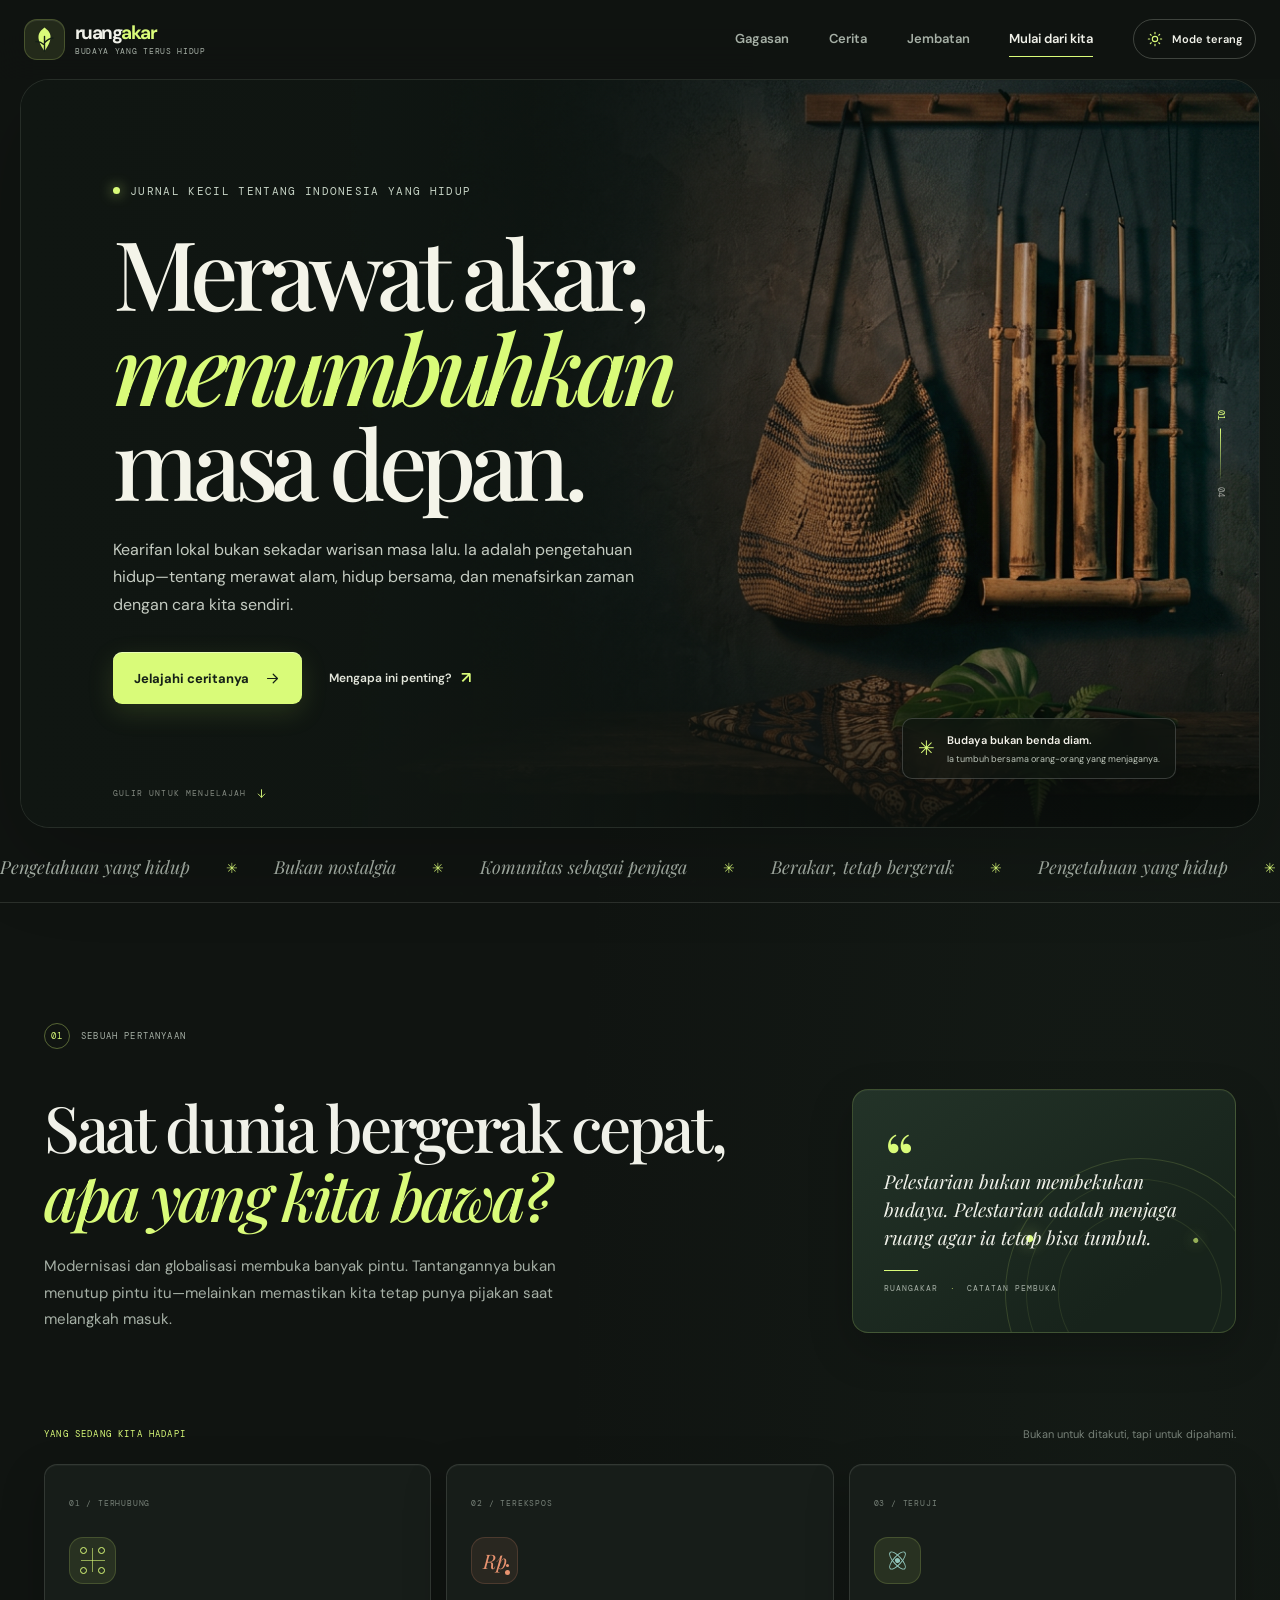
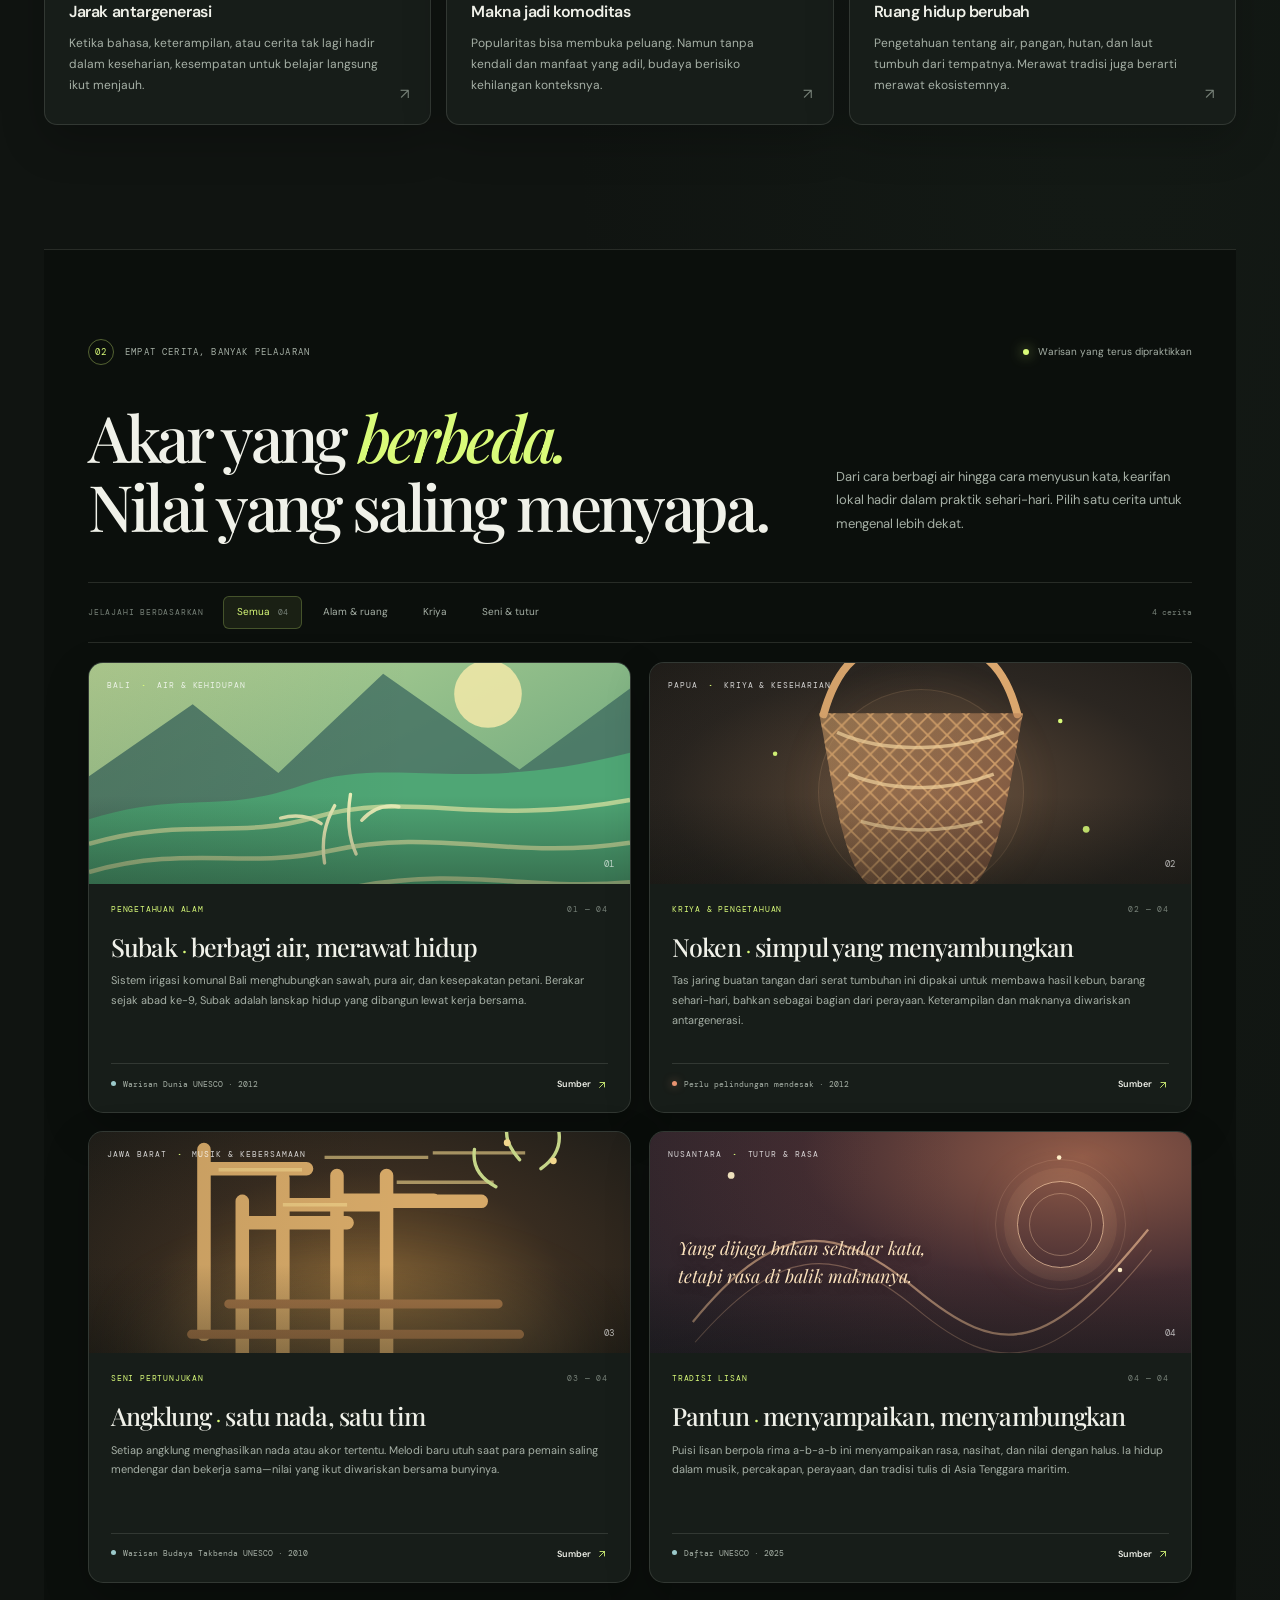
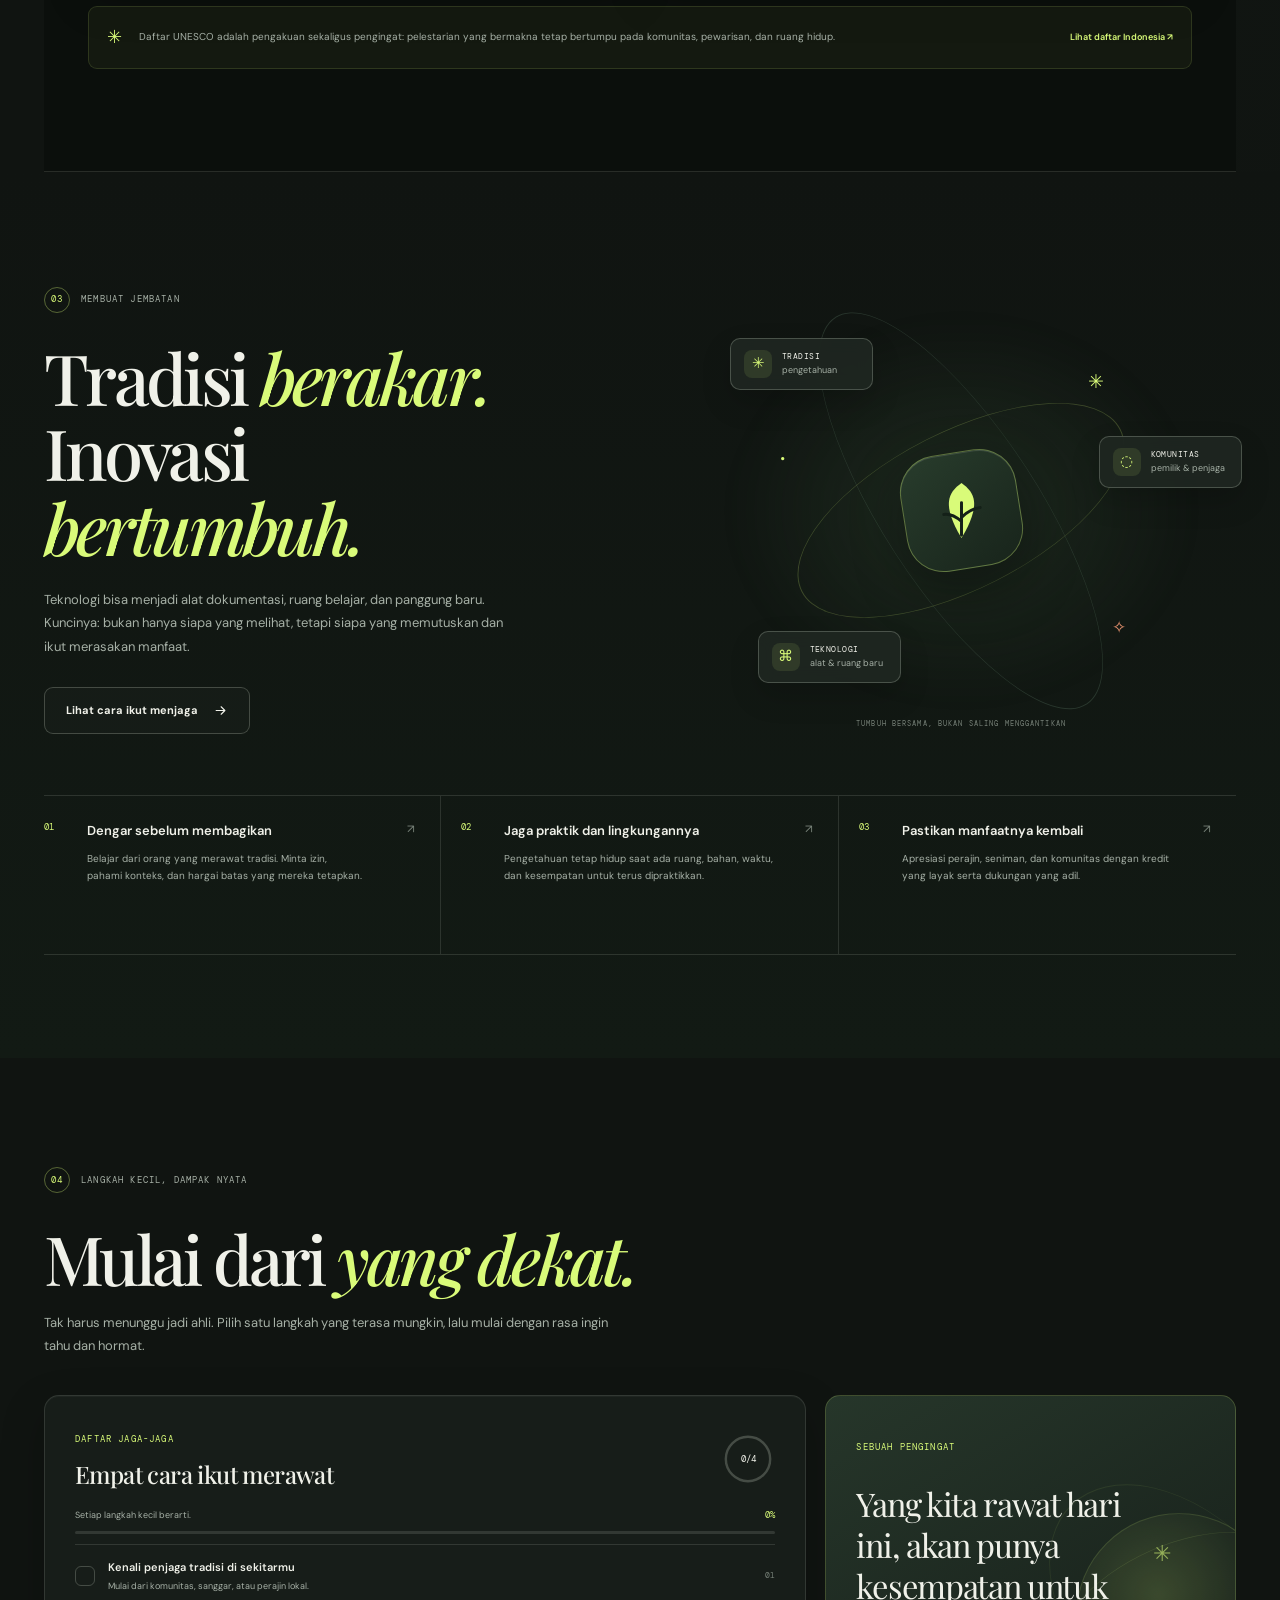
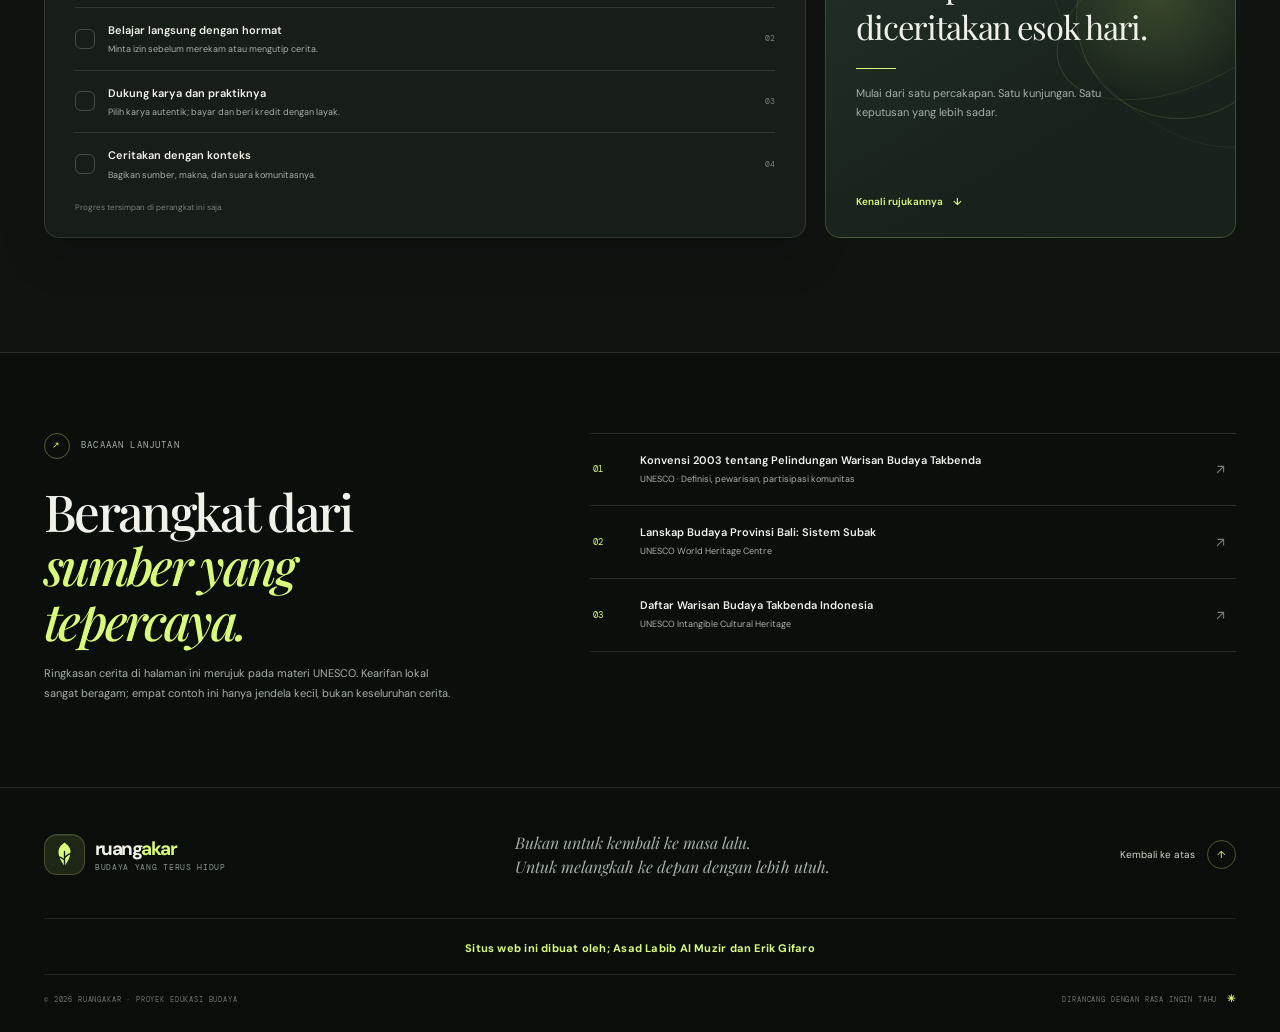
==== commit 7f690399: "Add creator attribution to footer Co-authored-by: arena-agent <297053741+arena-agent@users.noreply.g" ====
--- a/index.html
+++ b/index.html
@@ -314,6 +314,9 @@
       <p class="footer-thought">Bukan untuk kembali ke masa lalu.<br>Untuk melangkah ke depan dengan lebih utuh.</p>
       <a class="back-top" href="#atas">Kembali ke atas <span aria-hidden="true">↑</span></a>
     </div>
+    <section class="creator-credit section" aria-label="Kredit pembuat situs">
+      <p><strong>Situs web ini dibuat oleh; Asad Labib Al Muzir dan Erik Gifaro</strong></p>
+    </section>
     <div class="footer-bottom section"><span>© 2026 RUANGAKAR · PROYEK EDUKASI BUDAYA</span><span>DIRANCANG DENGAN RASA INGIN TAHU <b>✳</b></span></div>
   </footer>
 
--- a/styles.css
+++ b/styles.css
@@ -417,6 +417,9 @@
 .site-footer .back-top span { color: var(--hero-accent); border-color: rgba(217,251,121,.3); }
 .site-footer .footer-bottom b { color: var(--hero-accent); }
 .footer-thought { margin: 0; color: #a6b0a6; font-family: var(--font-display); font-size: 16px; font-style: italic; line-height: 1.5; }
+.creator-credit { min-height: 56px; display: grid; place-items: center; padding-top: 14px; padding-bottom: 14px; border-top: 1px solid rgba(235,241,230,.1); text-align: center; }
+.creator-credit p { margin: 0; }
+.creator-credit strong { color: var(--hero-accent); font-size: 11px; font-weight: 700; letter-spacing: .02em; line-height: 1.6; }
 .back-top { display: inline-flex; align-items: center; gap: 12px; color: #d1d8cb; font-size: 10px; text-decoration: none; }
 .back-top span { width: 29px; height: 29px; display: grid; place-items: center; color: var(--lime); border: 1px solid rgba(217,251,121,.3); border-radius: 50%; transition: background .2s ease, color .2s ease, transform .2s ease; }
 .back-top:hover span { color: #152017; background: var(--button-bg); transform: translateY(-2px); }
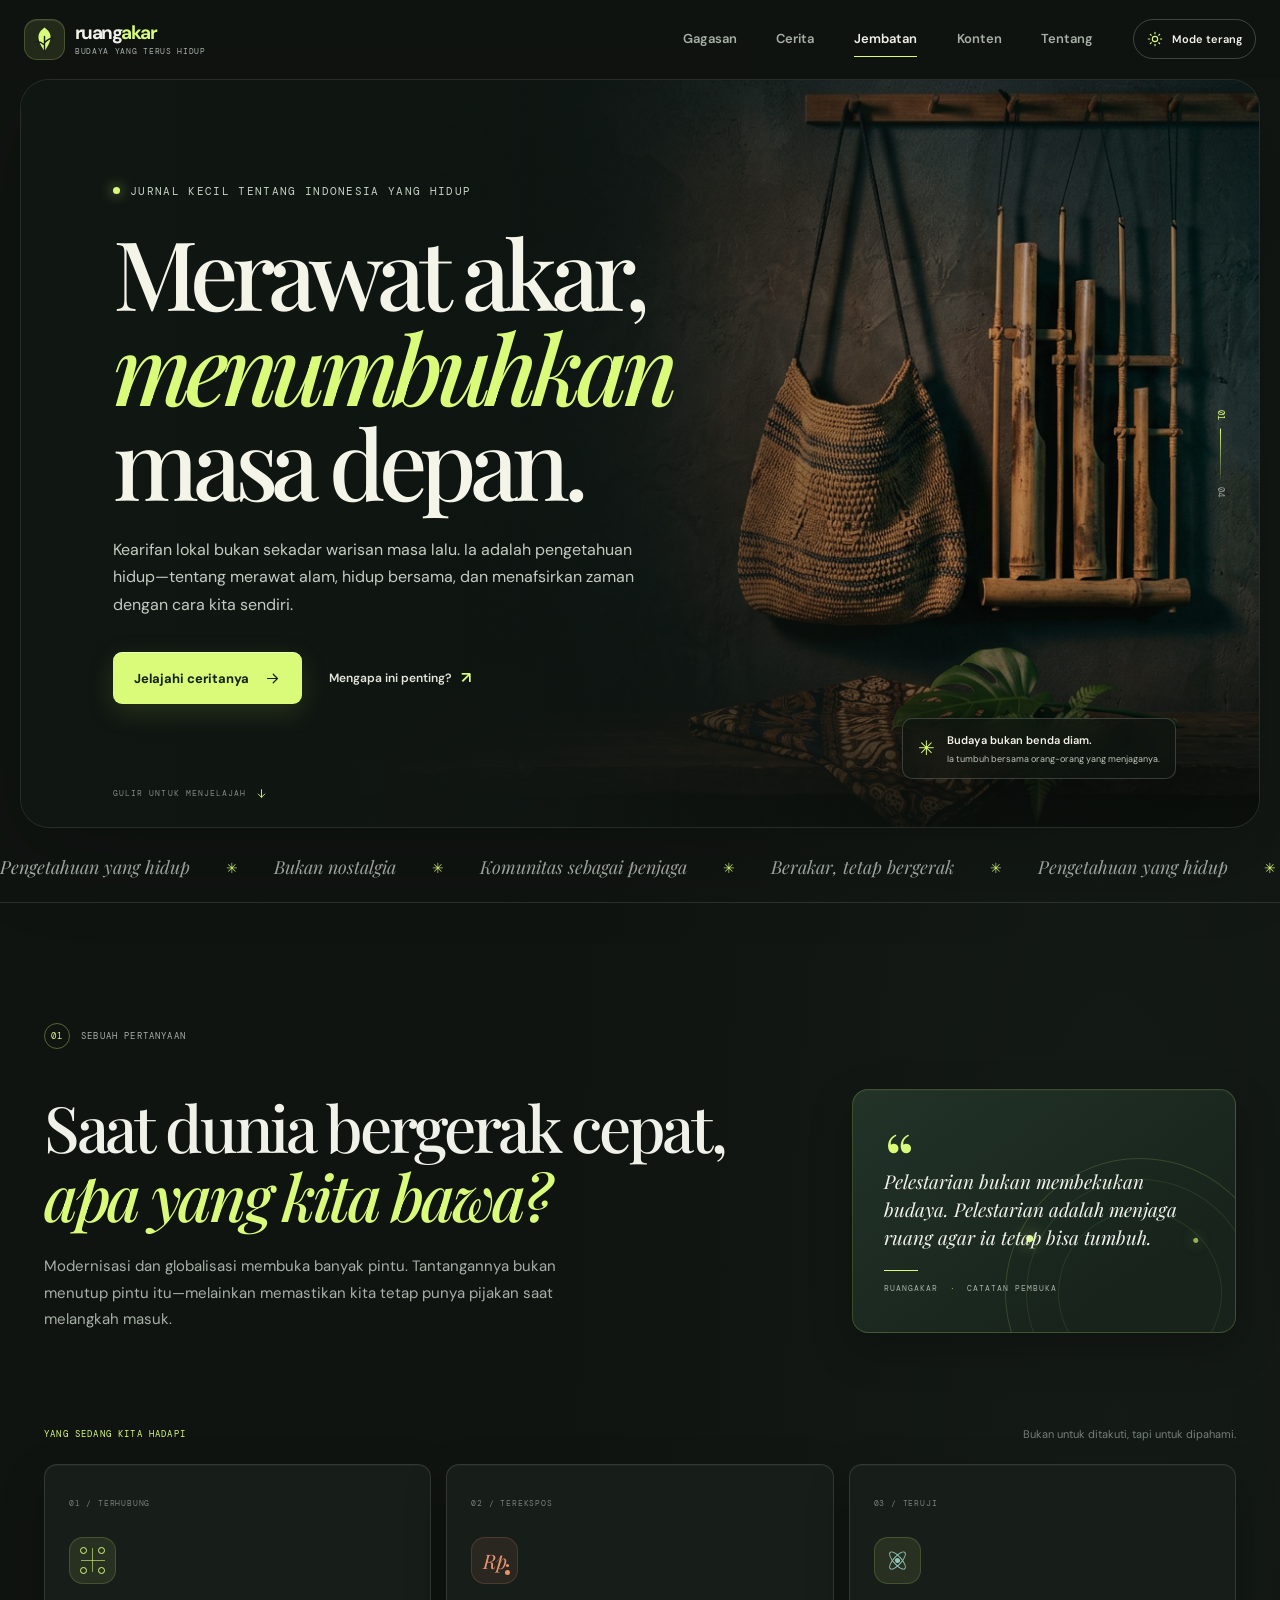
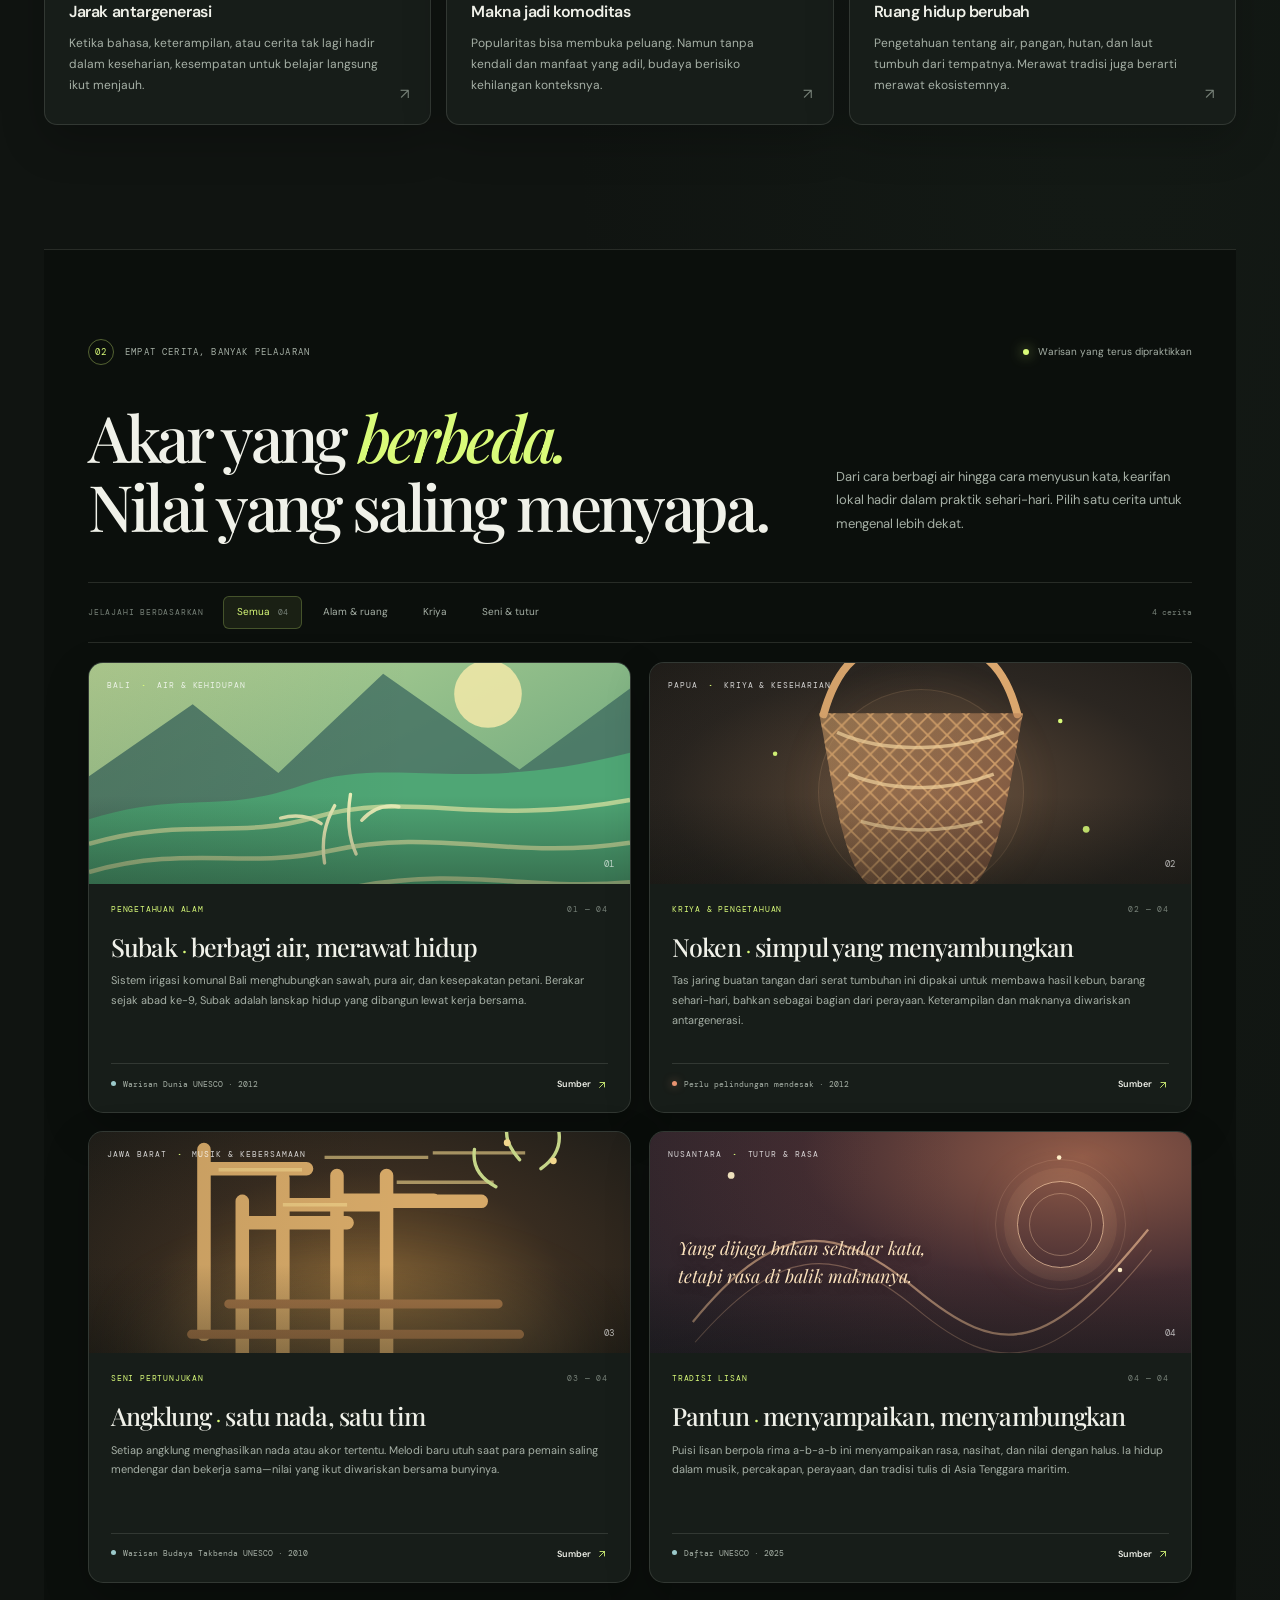
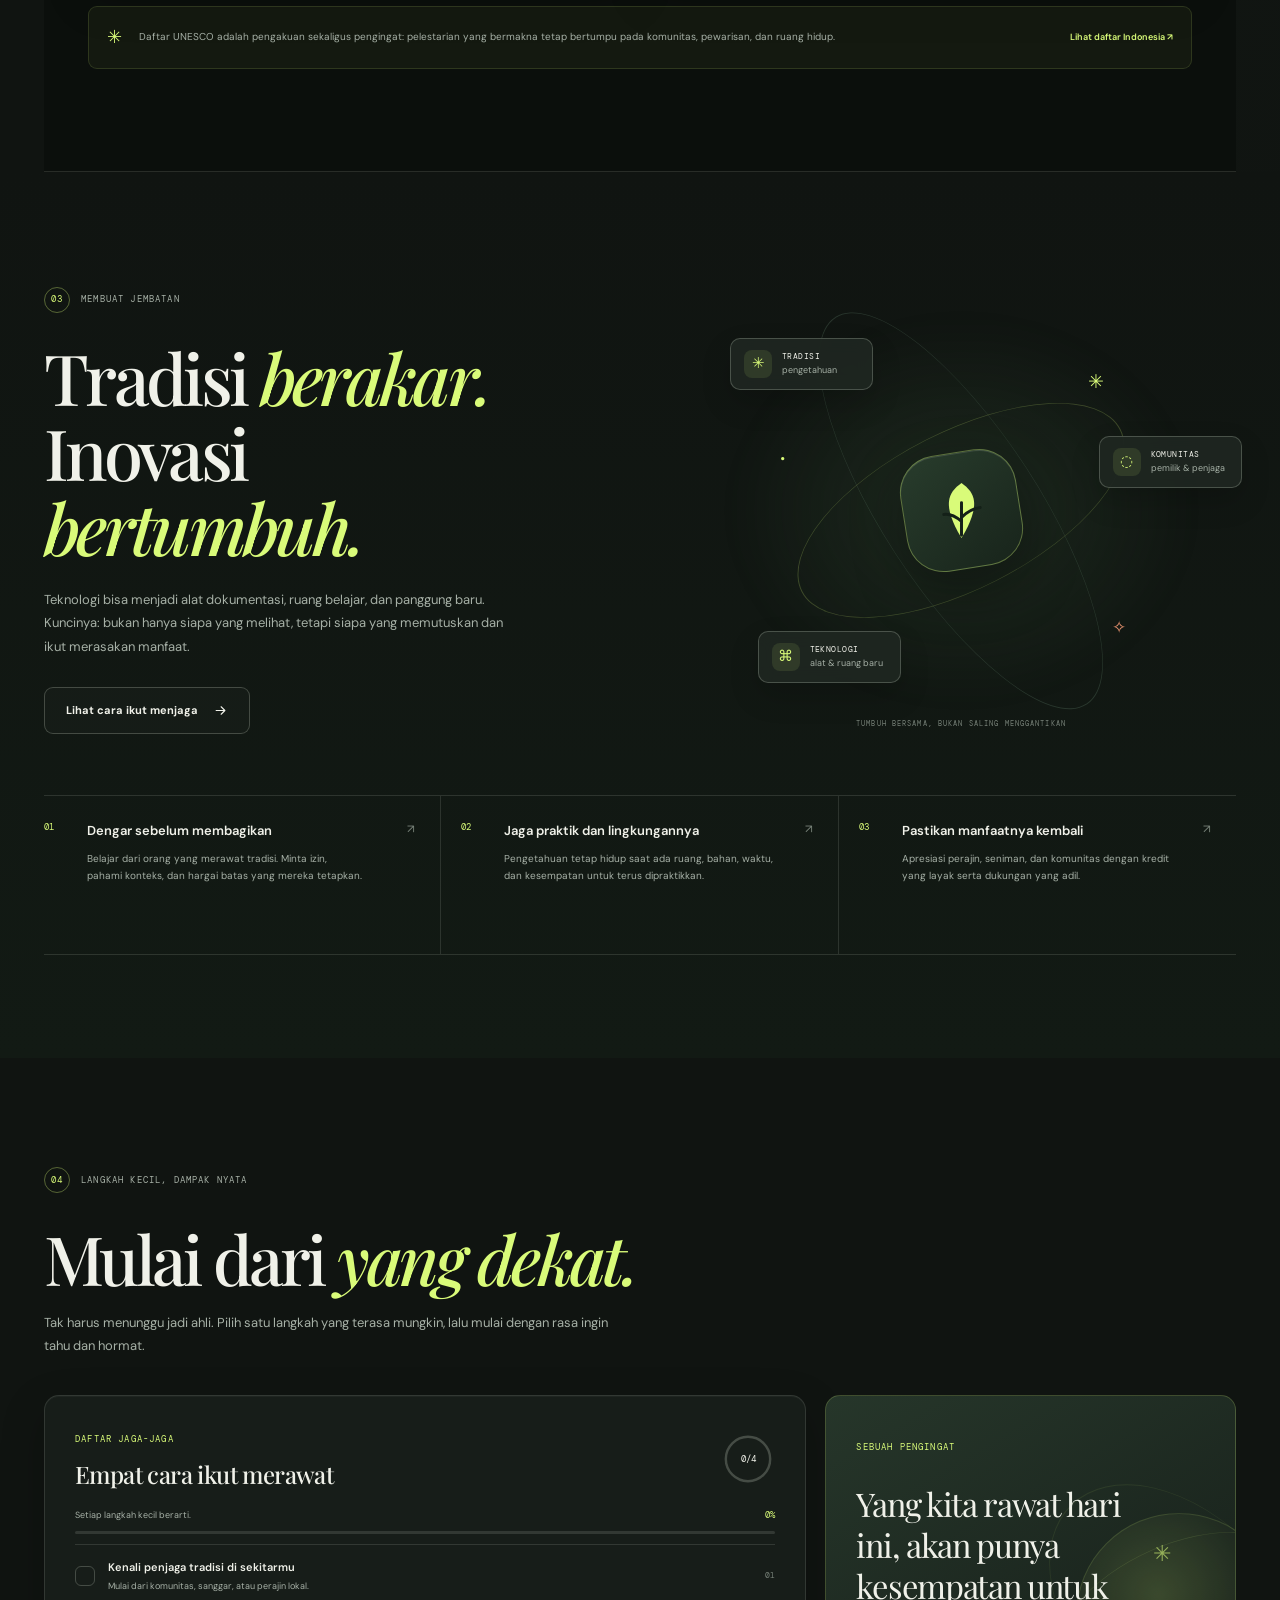
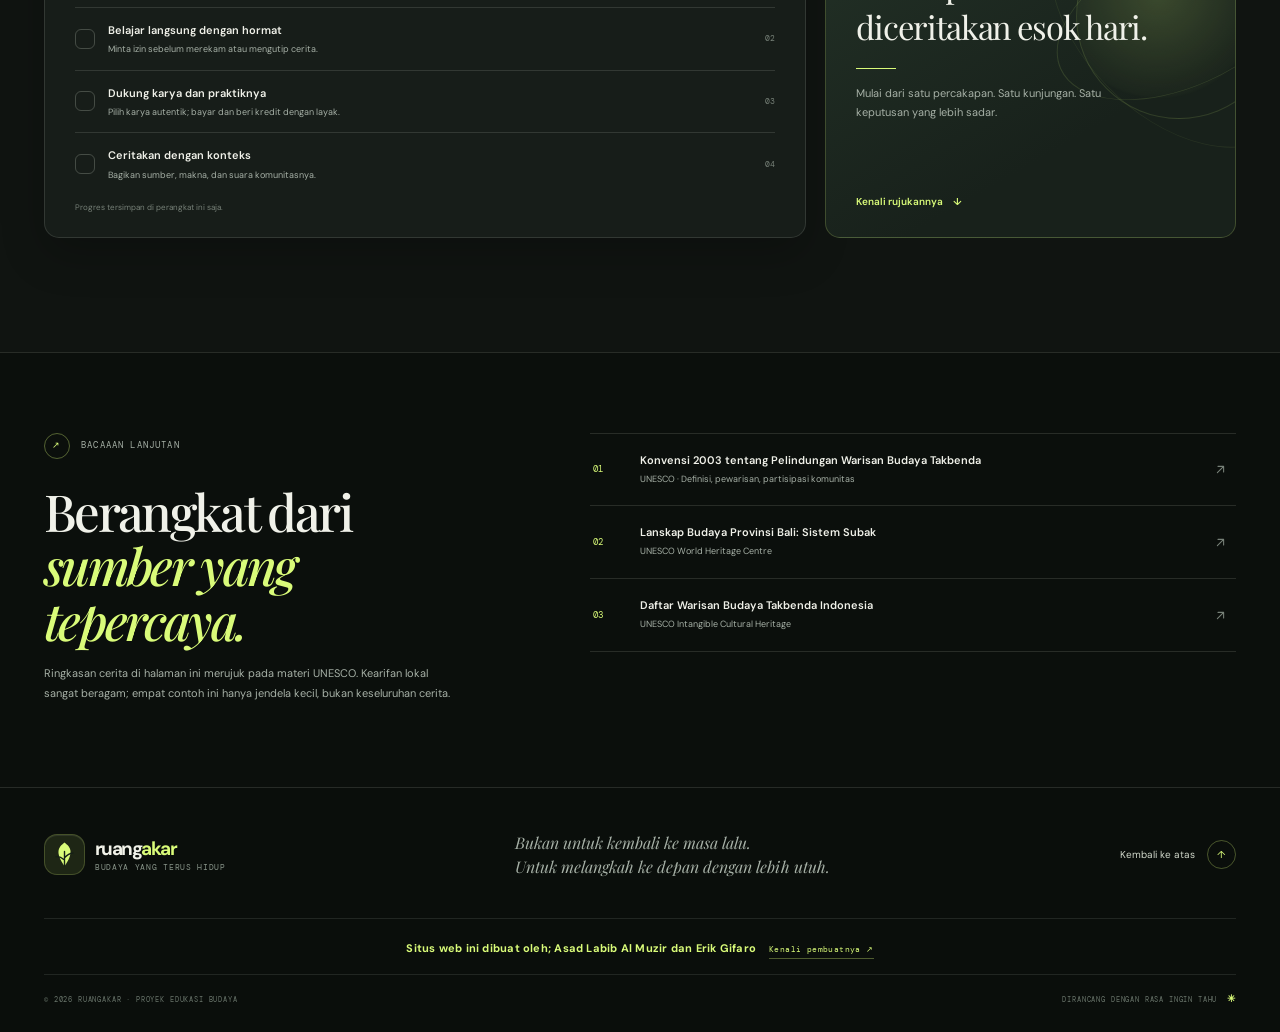
==== commit e82e2b09: "Tambah halaman Tentang, Konten, dan placeholder TIK Co-authored-by: arena-agent <297053741+arena-age" ====
--- a/index.html
+++ b/index.html
@@ -35,7 +35,8 @@
         <a href="#gagasan">Gagasan</a>
         <a href="#warisan">Cerita</a>
         <a href="#jembatan">Jembatan</a>
-        <a href="#aksi">Mulai dari kita</a>
+        <a href="content.html">Konten</a>
+        <a href="about.html">Tentang</a>
         <button class="theme-toggle" type="button" aria-label="Ganti ke mode terang" title="Ganti tema">
           <svg class="icon icon-sun" viewBox="0 0 24 24" aria-hidden="true"><circle cx="12" cy="12" r="4"/><path d="M12 2v2m0 16v2M4.93 4.93l1.42 1.42m11.3 11.3 1.42 1.42M2 12h2m16 0h2M4.93 19.07l1.42-1.42m11.3-11.3 1.42-1.42"/></svg>
           <svg class="icon icon-moon" viewBox="0 0 24 24" aria-hidden="true"><path d="M20.2 15.4A8.6 8.6 0 0 1 8.6 3.8 8.7 8.7 0 1 0 20.2 15.4Z"/></svg>
@@ -315,7 +316,7 @@
       <a class="back-top" href="#atas">Kembali ke atas <span aria-hidden="true">↑</span></a>
     </div>
     <section class="creator-credit section" aria-label="Kredit pembuat situs">
-      <p><strong>Situs web ini dibuat oleh; Asad Labib Al Muzir dan Erik Gifaro</strong></p>
+      <p><strong>Situs web ini dibuat oleh; Asad Labib Al Muzir dan Erik Gifaro</strong> <a class="credit-link" href="about.html">Kenali pembuatnya <span aria-hidden="true">↗</span></a></p>
     </section>
     <div class="footer-bottom section"><span>© 2026 RUANGAKAR · PROYEK EDUKASI BUDAYA</span><span>DIRANCANG DENGAN RASA INGIN TAHU <b>✳</b></span></div>
   </footer>
--- a/styles.css
+++ b/styles.css
@@ -420,6 +420,8 @@
 .creator-credit { min-height: 56px; display: grid; place-items: center; padding-top: 14px; padding-bottom: 14px; border-top: 1px solid rgba(235,241,230,.1); text-align: center; }
 .creator-credit p { margin: 0; }
 .creator-credit strong { color: var(--hero-accent); font-size: 11px; font-weight: 700; letter-spacing: .02em; line-height: 1.6; }
+.credit-link { display: inline-block; margin-left: 9px; padding-bottom: 2px; color: var(--hero-accent); border-bottom: 1px solid rgba(217, 251, 121, .33); font-family: var(--font-mono); font-size: 8px; letter-spacing: .05em; text-decoration: none; white-space: nowrap; transition: color .2s ease, border-color .2s ease; }
+.credit-link:hover { color: #f4f4e9; border-color: #f4f4e9; }
 .back-top { display: inline-flex; align-items: center; gap: 12px; color: #d1d8cb; font-size: 10px; text-decoration: none; }
 .back-top span { width: 29px; height: 29px; display: grid; place-items: center; color: var(--lime); border: 1px solid rgba(217,251,121,.3); border-radius: 50%; transition: background .2s ease, color .2s ease, transform .2s ease; }
 .back-top:hover span { color: #152017; background: var(--button-bg); transform: translateY(-2px); }
@@ -455,6 +457,21 @@
   .principle-card + .principle-card { padding-left: 14px; }
   .action-layout { grid-template-columns: minmax(0,1.15fr) minmax(280px,.85fr); }
   .checklist-card { padding-inline: 22px; }
+}
+
+/* Header with five links needs a dropdown earlier than 760px so it never collides with the brand. */
+@media (max-width: 900px) {
+  .mobile-menu-toggle { width: 42px; height: 42px; display: grid; place-items: center; margin-left: auto; color: var(--ink); background: var(--surface); border: 1px solid var(--line); border-radius: 11px; cursor: pointer; }
+  .mobile-menu-toggle .icon { width: 19px; height: 19px; }
+  .mobile-menu-toggle .icon-close { display: none; }
+  .mobile-menu-toggle[aria-expanded="true"] .icon-menu { display: none; }
+  .mobile-menu-toggle[aria-expanded="true"] .icon-close { display: block; }
+  .primary-nav { position: absolute; top: calc(100% + 7px); right: 17px; left: 17px; display: flex; align-items: stretch; flex-direction: column; gap: 0; padding: 9px; background: var(--surface); border: 1px solid var(--line-strong); border-radius: 14px; box-shadow: 0 18px 45px rgba(0,0,0,.25); opacity: 0; visibility: hidden; transform: translateY(-7px) scale(.98); transform-origin: top; transition: opacity .2s ease, transform .2s ease, visibility .2s; }
+  .primary-nav.is-open { opacity: 1; visibility: visible; transform: translateY(0) scale(1); }
+  .primary-nav > a { padding: 12px 13px; border-bottom: 1px solid var(--line); font-size: 13px; }
+  .primary-nav > a::after { display: none; }
+  .primary-nav > a:last-of-type { border-bottom: 0; }
+  .theme-toggle { min-height: 43px; justify-content: flex-start; margin-top: 7px; padding-inline: 13px; border-color: transparent; background: rgba(217,251,121,.055); }
 }
 
 @media (max-width: 760px) {
@@ -583,14 +600,3 @@
   *, *::before, *::after { scroll-behavior: auto !important; animation-duration: .01ms !important; animation-iteration-count: 1 !important; transition-duration: .01ms !important; }
   .has-js [data-reveal] { opacity: 1; transform: none; }
 }
-}
-}
-tant; }
-  .has-js [data-reveal] { opacity: 1; transform: none; }
-}
-}
-}
- .has-js [data-reveal] { opacity: 1; transform: none; }
-}
-}
-}
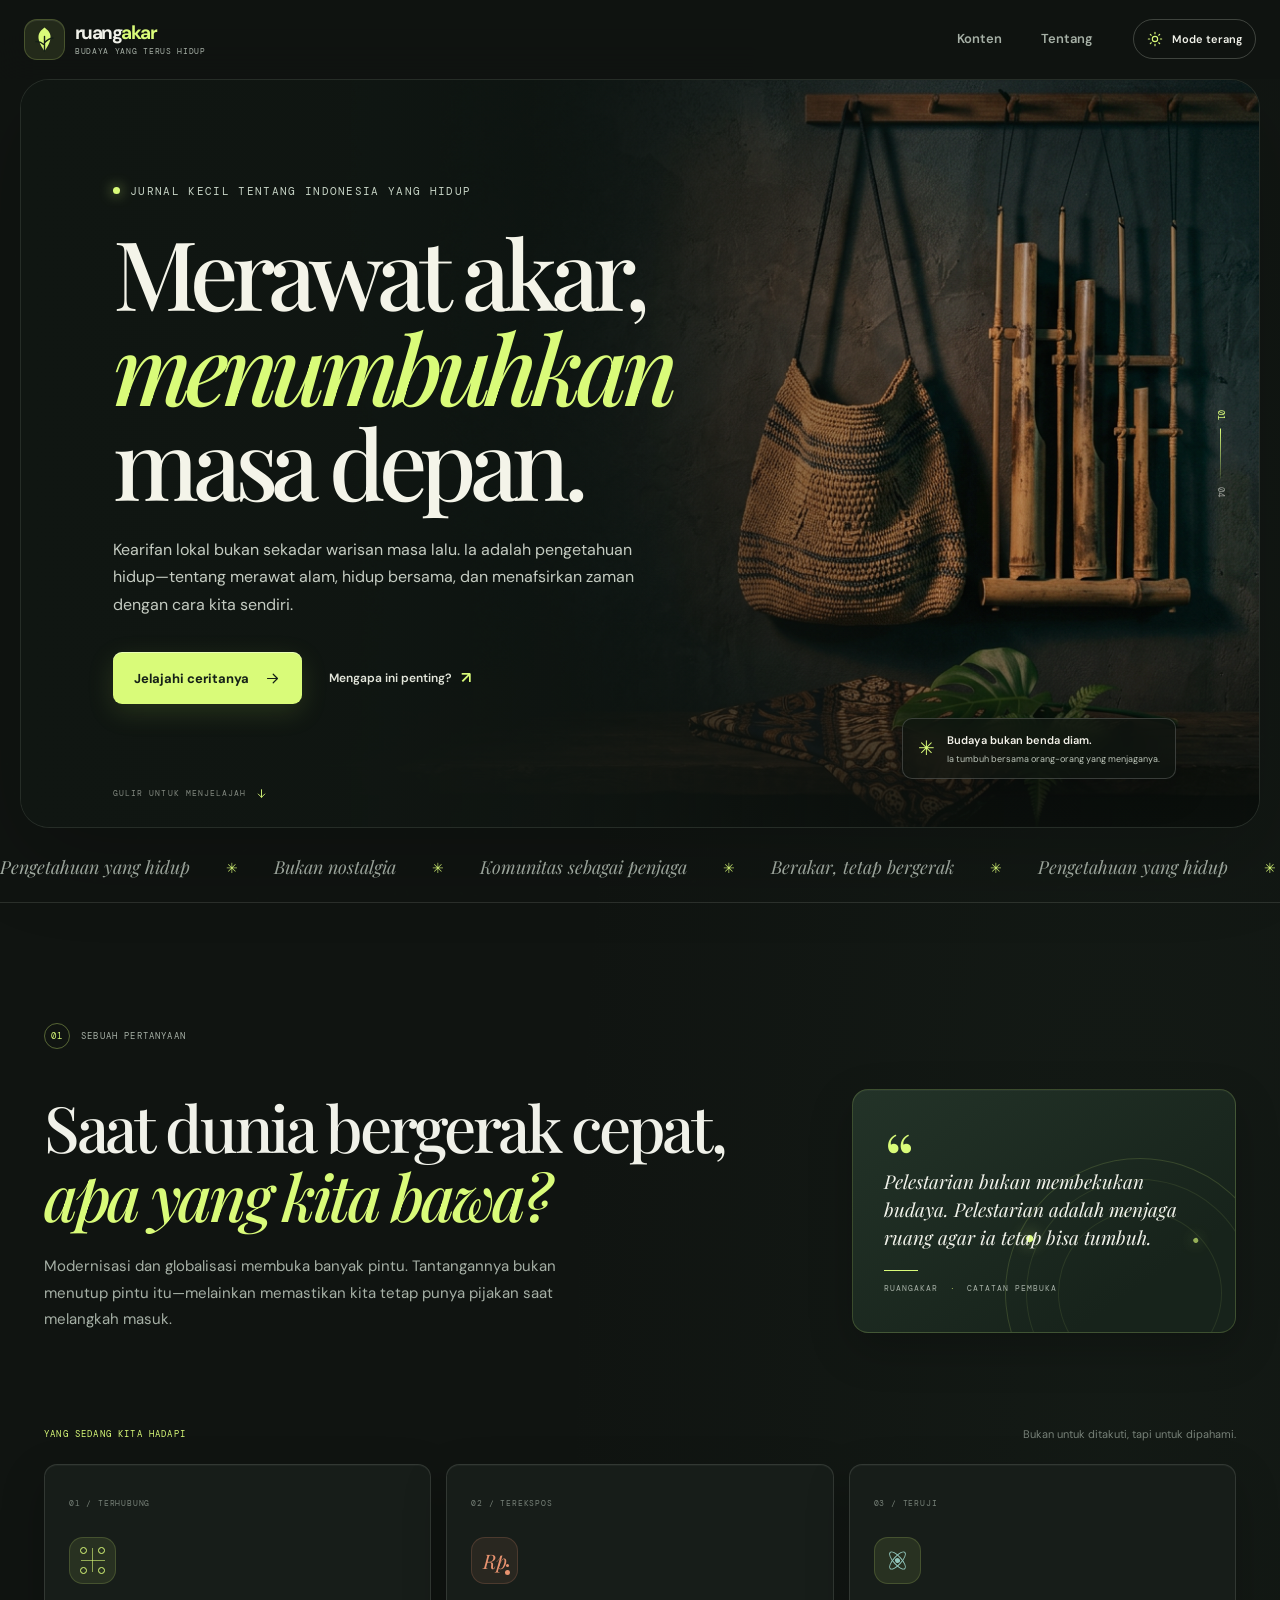
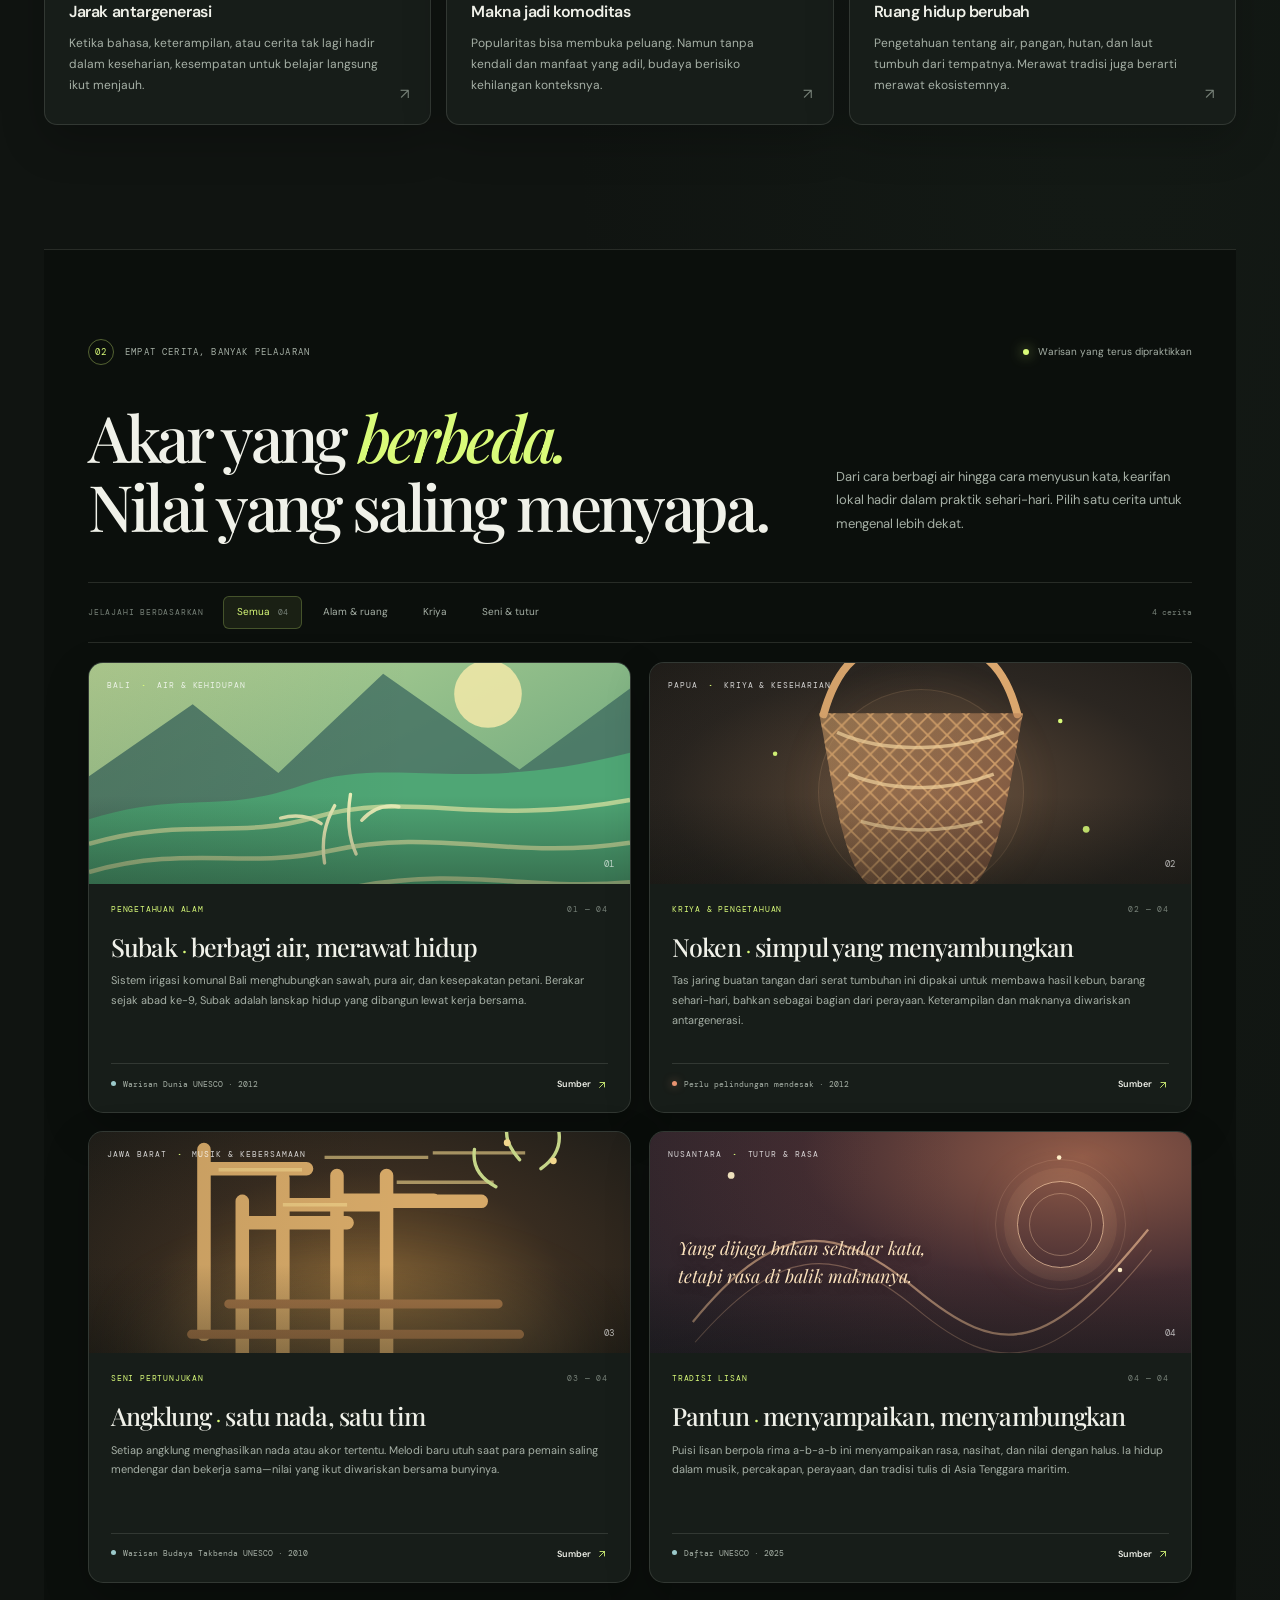
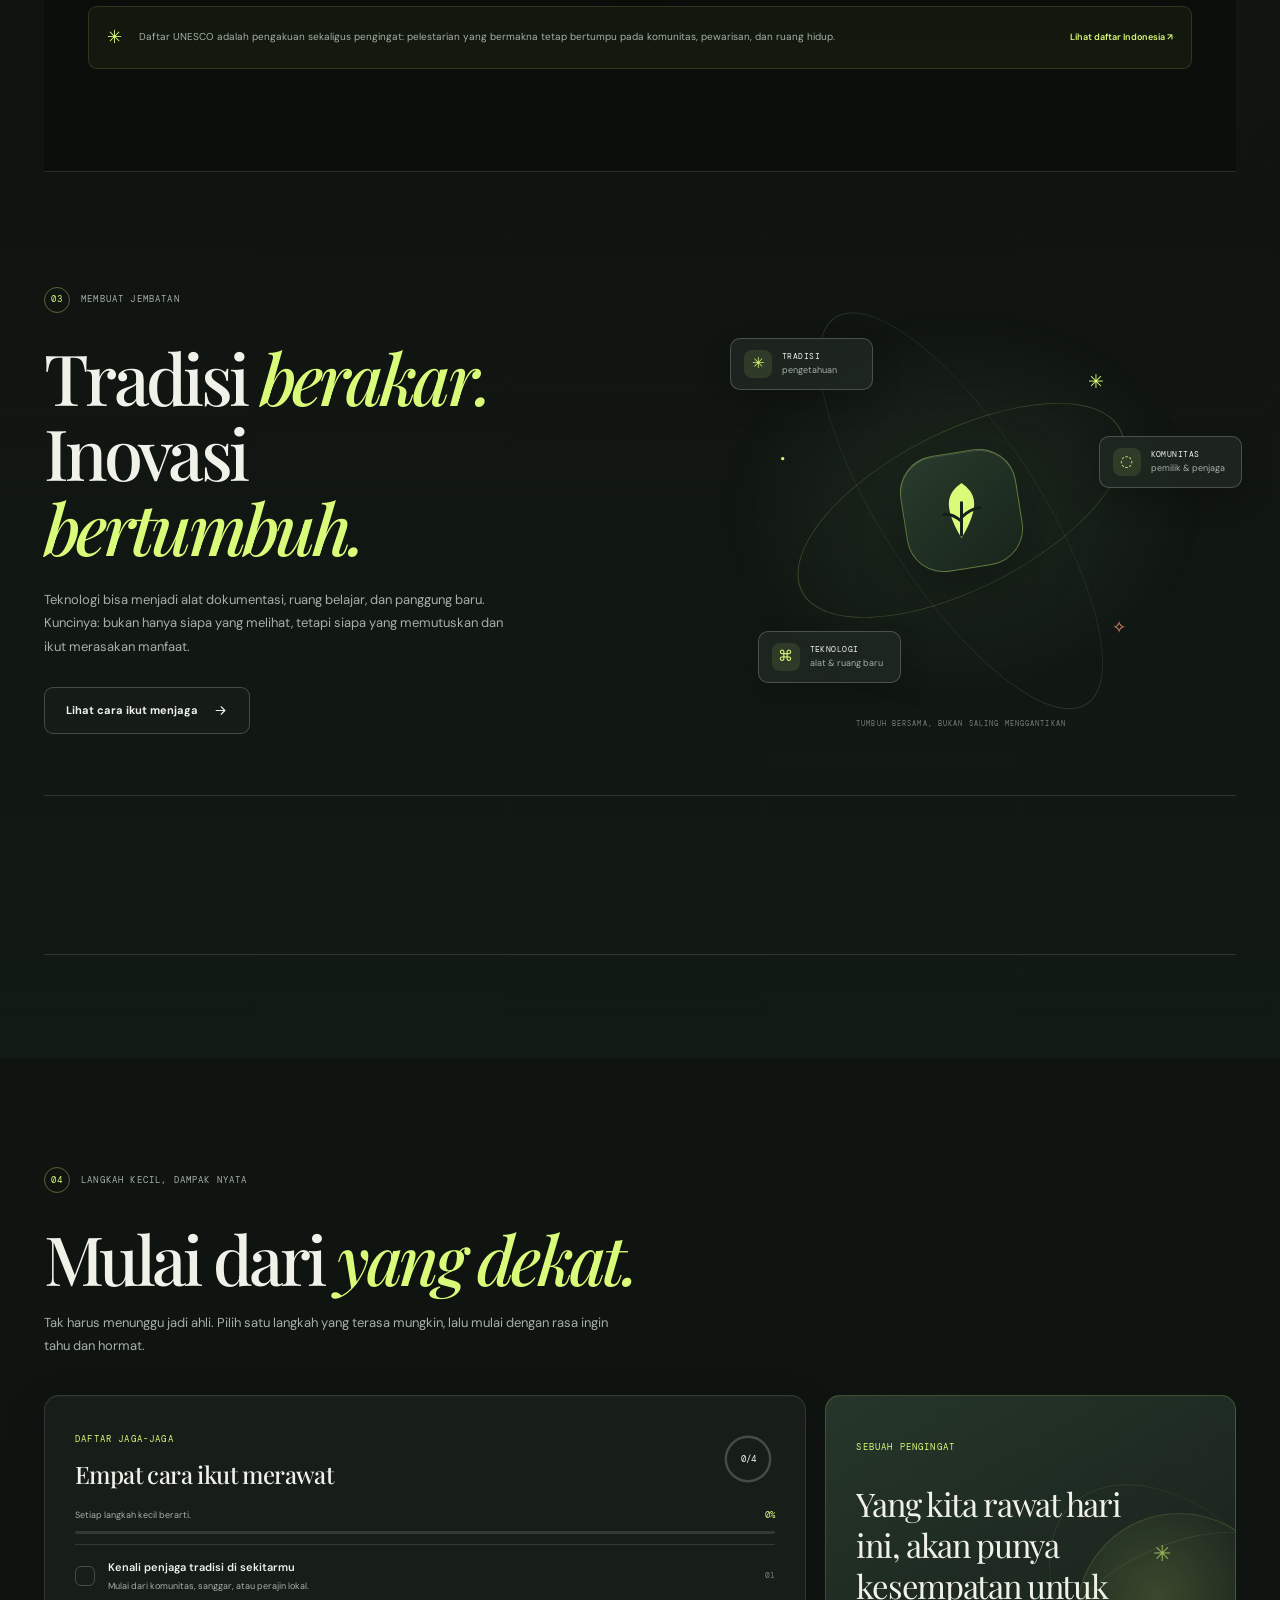
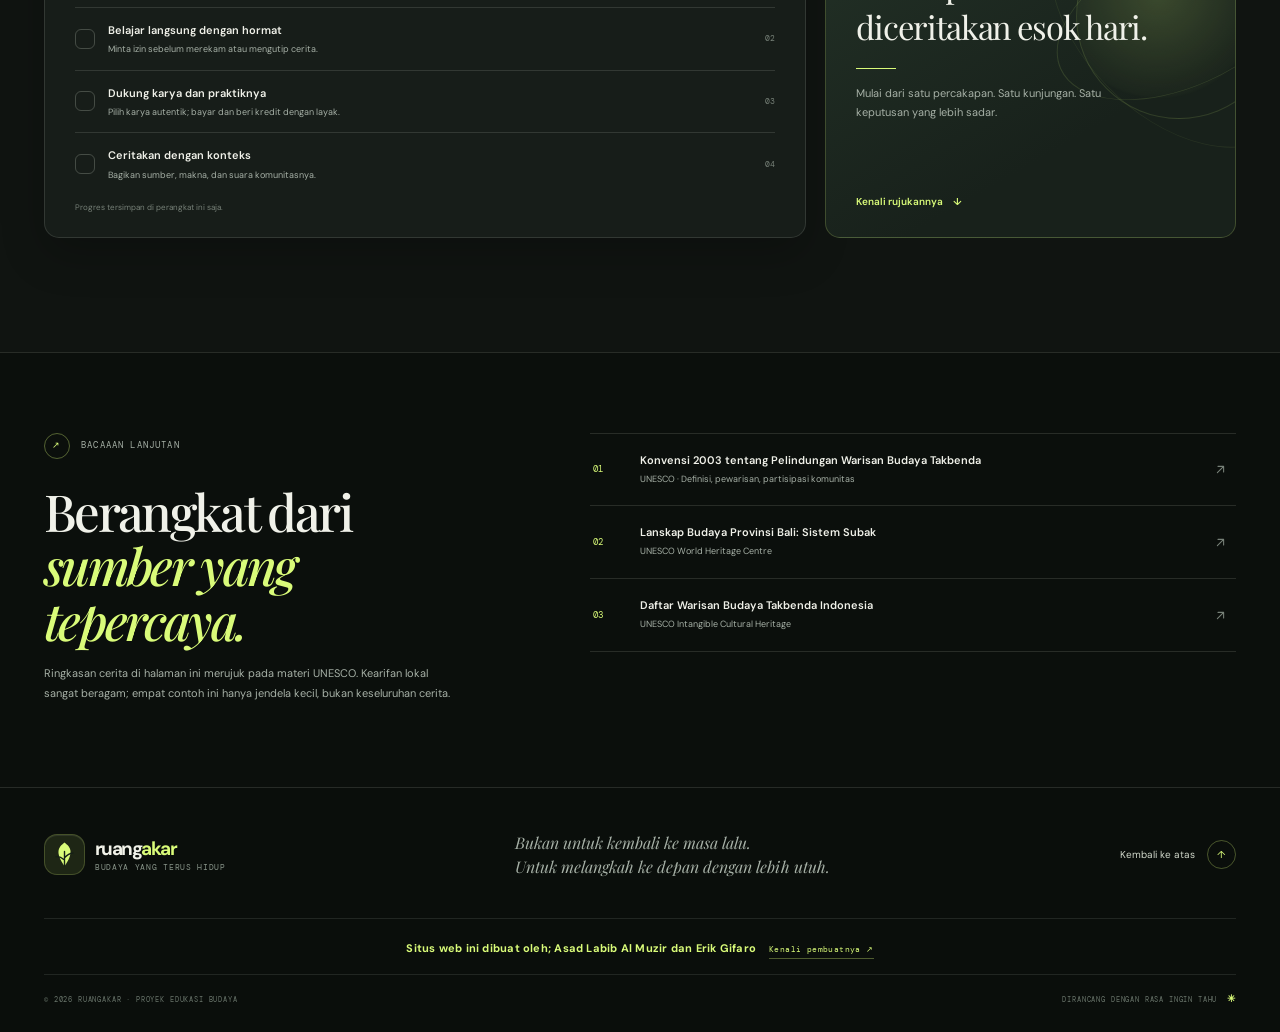
==== commit e1bf153c: "Batasi tautan Gagasan/Cerita/Jembatan hanya saat RuangAkar dibuka dari IPS Co-authored-by: arena-age" ====
--- a/index.html
+++ b/index.html
@@ -8,7 +8,14 @@
   <title>RuangAkar — Pengetahuan lama, masa depan bersama</title>
   <link rel="icon" href="data:image/svg+xml,%3Csvg xmlns='http://www.w3.org/2000/svg' viewBox='0 0 64 64'%3E%3Crect width='64' height='64' rx='18' fill='%231b241e'/%3E%3Cpath d='M32 10c12 9 17 18 0 43C15 28 20 19 32 10Z' fill='%23d9fb79'/%3E%3Cpath d='M32 51V25m0 11c-6-5-10-6-15-5m15 1c5-5 10-7 15-7' fill='none' stroke='%23101411' stroke-width='2.7' stroke-linecap='round'/%3E%3C/svg%3E">
   <link rel="stylesheet" href="styles.css">
-  <script>document.documentElement.classList.add('has-js');</script>
+  <script>
+    // Tautan bagian (Gagasan/Cerita/Jembatan) hanya tampil bila RuangAkar
+    // dibuka lewat kartu IPS di halaman Konten.
+    document.documentElement.classList.add('has-js');
+    if (new URLSearchParams(window.location.search).get('dari') === 'ips') {
+      document.documentElement.classList.add('dari-ips');
+    }
+  </script>
   <script src="script.js" defer></script>
 </head>
 <body>
@@ -32,9 +39,11 @@
       </button>
 
       <nav class="primary-nav" id="primary-nav" aria-label="Navigasi utama">
-        <a href="#gagasan">Gagasan</a>
-        <a href="#warisan">Cerita</a>
-        <a href="#jembatan">Jembatan</a>
+        <div class="nav-section-links" id="nav-section-links">
+          <a href="#gagasan">Gagasan</a>
+          <a href="#warisan">Cerita</a>
+          <a href="#jembatan">Jembatan</a>
+        </div>
         <a href="content.html">Konten</a>
         <a href="about.html">Tentang</a>
         <button class="theme-toggle" type="button" aria-label="Ganti ke mode terang" title="Ganti tema">
--- a/styles.css
+++ b/styles.css
@@ -125,10 +125,15 @@
 .brand-word > span { color: var(--lime); }
 .brand-word small { display: block; margin-top: 4px; color: var(--muted); font-family: var(--font-mono); font-size: 8px; font-weight: 400; letter-spacing: .085em; text-transform: uppercase; }
 .primary-nav { display: flex; align-items: center; gap: clamp(20px, 3.1vw, 42px); }
-.primary-nav > a { position: relative; color: var(--muted); font-size: 13px; font-weight: 600; text-decoration: none; transition: color .2s ease; }
-.primary-nav > a::after { position: absolute; right: 0; bottom: -7px; left: 0; height: 1px; content: ''; background: var(--lime); transform: scaleX(0); transform-origin: right; transition: transform .24s ease; }
-.primary-nav > a:hover, .primary-nav > a.is-current { color: var(--ink); }
-.primary-nav > a:hover::after, .primary-nav > a.is-current::after { transform: scaleX(1); transform-origin: left; }
+/* Tautan bagian hanya muncul saat RuangAkar dibuka dari kartu IPS di halaman Konten. */
+.nav-section-links { display: none; align-items: center; gap: clamp(20px, 3.1vw, 42px); }
+html.dari-ips .nav-section-links { display: flex; }
+.primary-nav > a, .nav-section-links > a { position: relative; color: var(--muted); font-size: 13px; font-weight: 600; text-decoration: none; transition: color .2s ease; }
+.primary-nav > a::after, .nav-section-links > a::after { position: absolute; right: 0; bottom: -7px; left: 0; height: 1px; content: ''; background: var(--lime); transform: scaleX(0); transform-origin: right; transition: transform .24s ease; }
+.primary-nav > a:hover, .primary-nav > a.is-current,
+.nav-section-links > a:hover, .nav-section-links > a.is-current { color: var(--ink); }
+.primary-nav > a:hover::after, .primary-nav > a.is-current::after,
+.nav-section-links > a:hover::after, .nav-section-links > a.is-current::after { transform: scaleX(1); transform-origin: left; }
 .theme-toggle {
   min-height: 40px;
   display: inline-flex;
@@ -468,9 +473,10 @@
   .mobile-menu-toggle[aria-expanded="true"] .icon-close { display: block; }
   .primary-nav { position: absolute; top: calc(100% + 7px); right: 17px; left: 17px; display: flex; align-items: stretch; flex-direction: column; gap: 0; padding: 9px; background: var(--surface); border: 1px solid var(--line-strong); border-radius: 14px; box-shadow: 0 18px 45px rgba(0,0,0,.25); opacity: 0; visibility: hidden; transform: translateY(-7px) scale(.98); transform-origin: top; transition: opacity .2s ease, transform .2s ease, visibility .2s; }
   .primary-nav.is-open { opacity: 1; visibility: visible; transform: translateY(0) scale(1); }
-  .primary-nav > a { padding: 12px 13px; border-bottom: 1px solid var(--line); font-size: 13px; }
-  .primary-nav > a::after { display: none; }
-  .primary-nav > a:last-of-type { border-bottom: 0; }
+  .nav-section-links { width: 100%; align-items: stretch; flex-direction: column; gap: 0; }
+  .primary-nav > a, .nav-section-links > a { padding: 12px 13px; border-bottom: 1px solid var(--line); font-size: 13px; }
+  .primary-nav > a::after, .nav-section-links > a::after { display: none; }
+  .primary-nav > a:last-of-type, .nav-section-links > a:last-child { border-bottom: 0; }
   .theme-toggle { min-height: 43px; justify-content: flex-start; margin-top: 7px; padding-inline: 13px; border-color: transparent; background: rgba(217,251,121,.055); }
 }
 
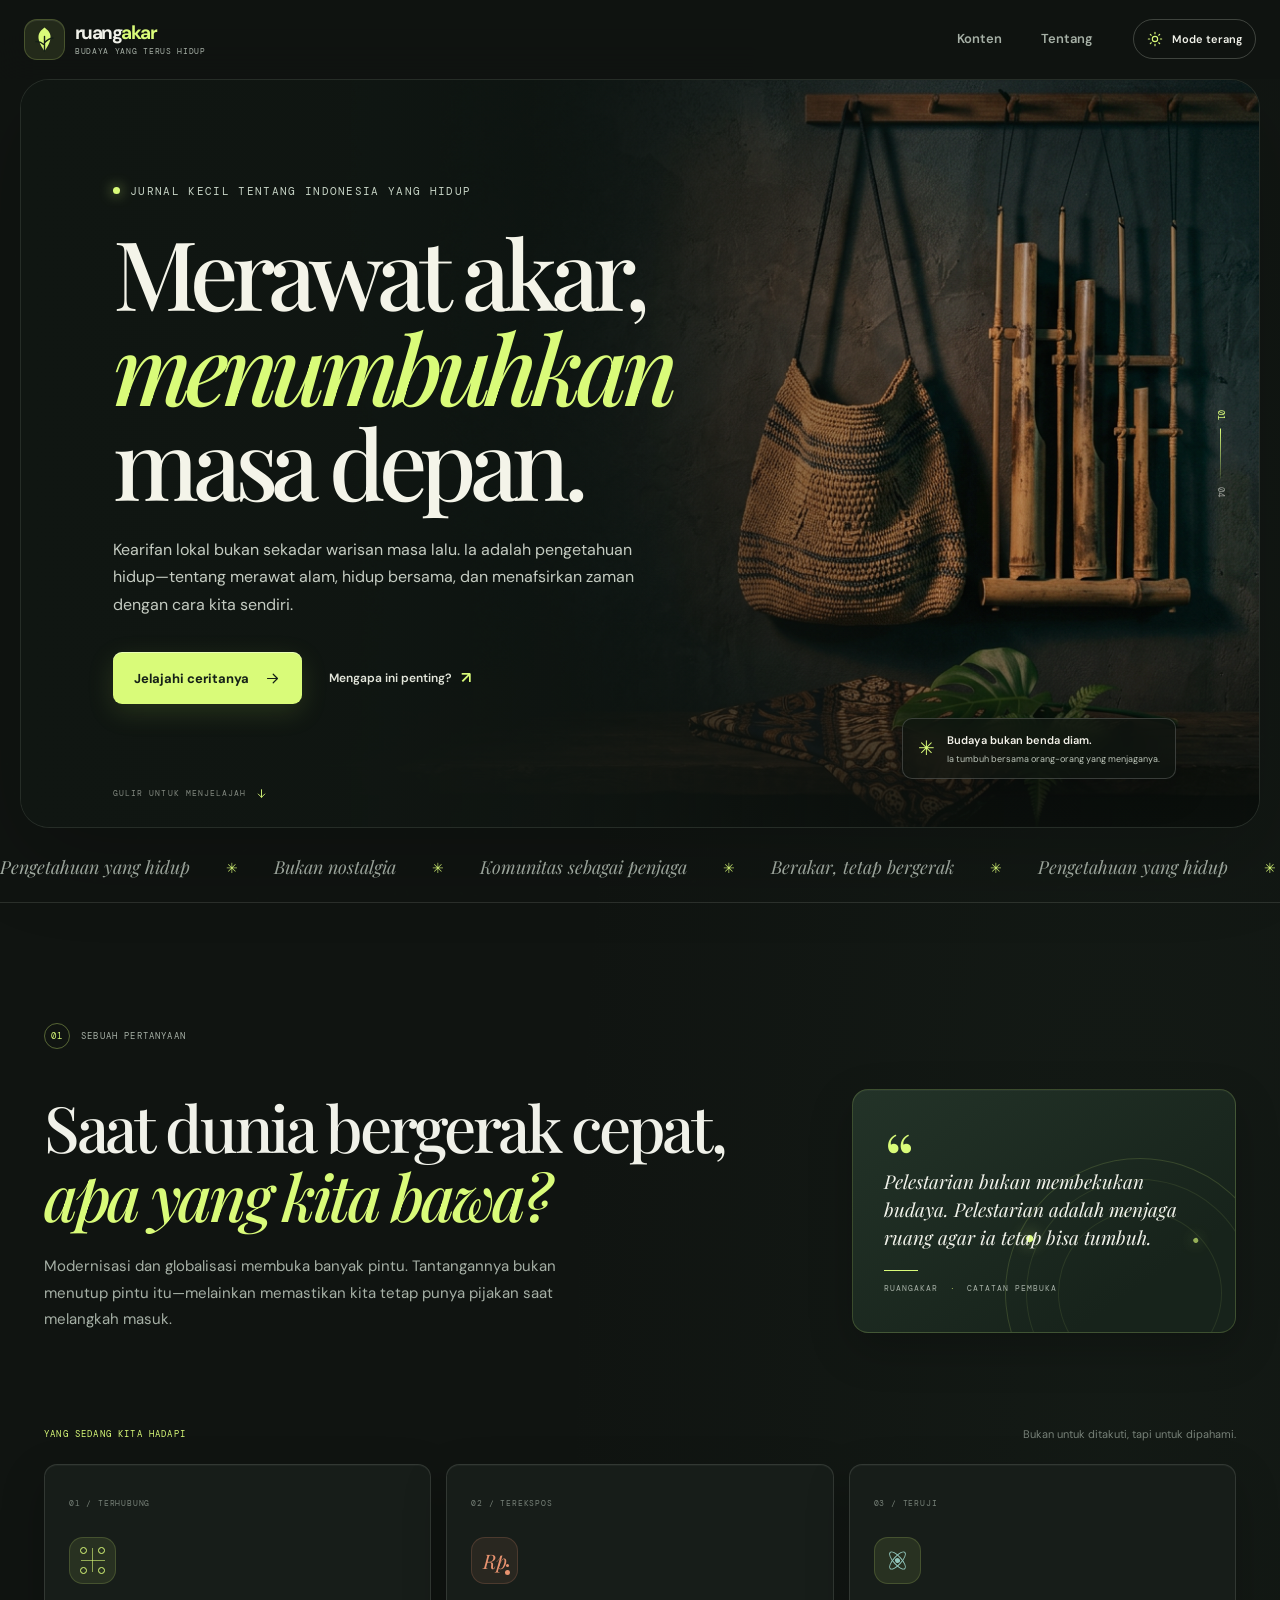
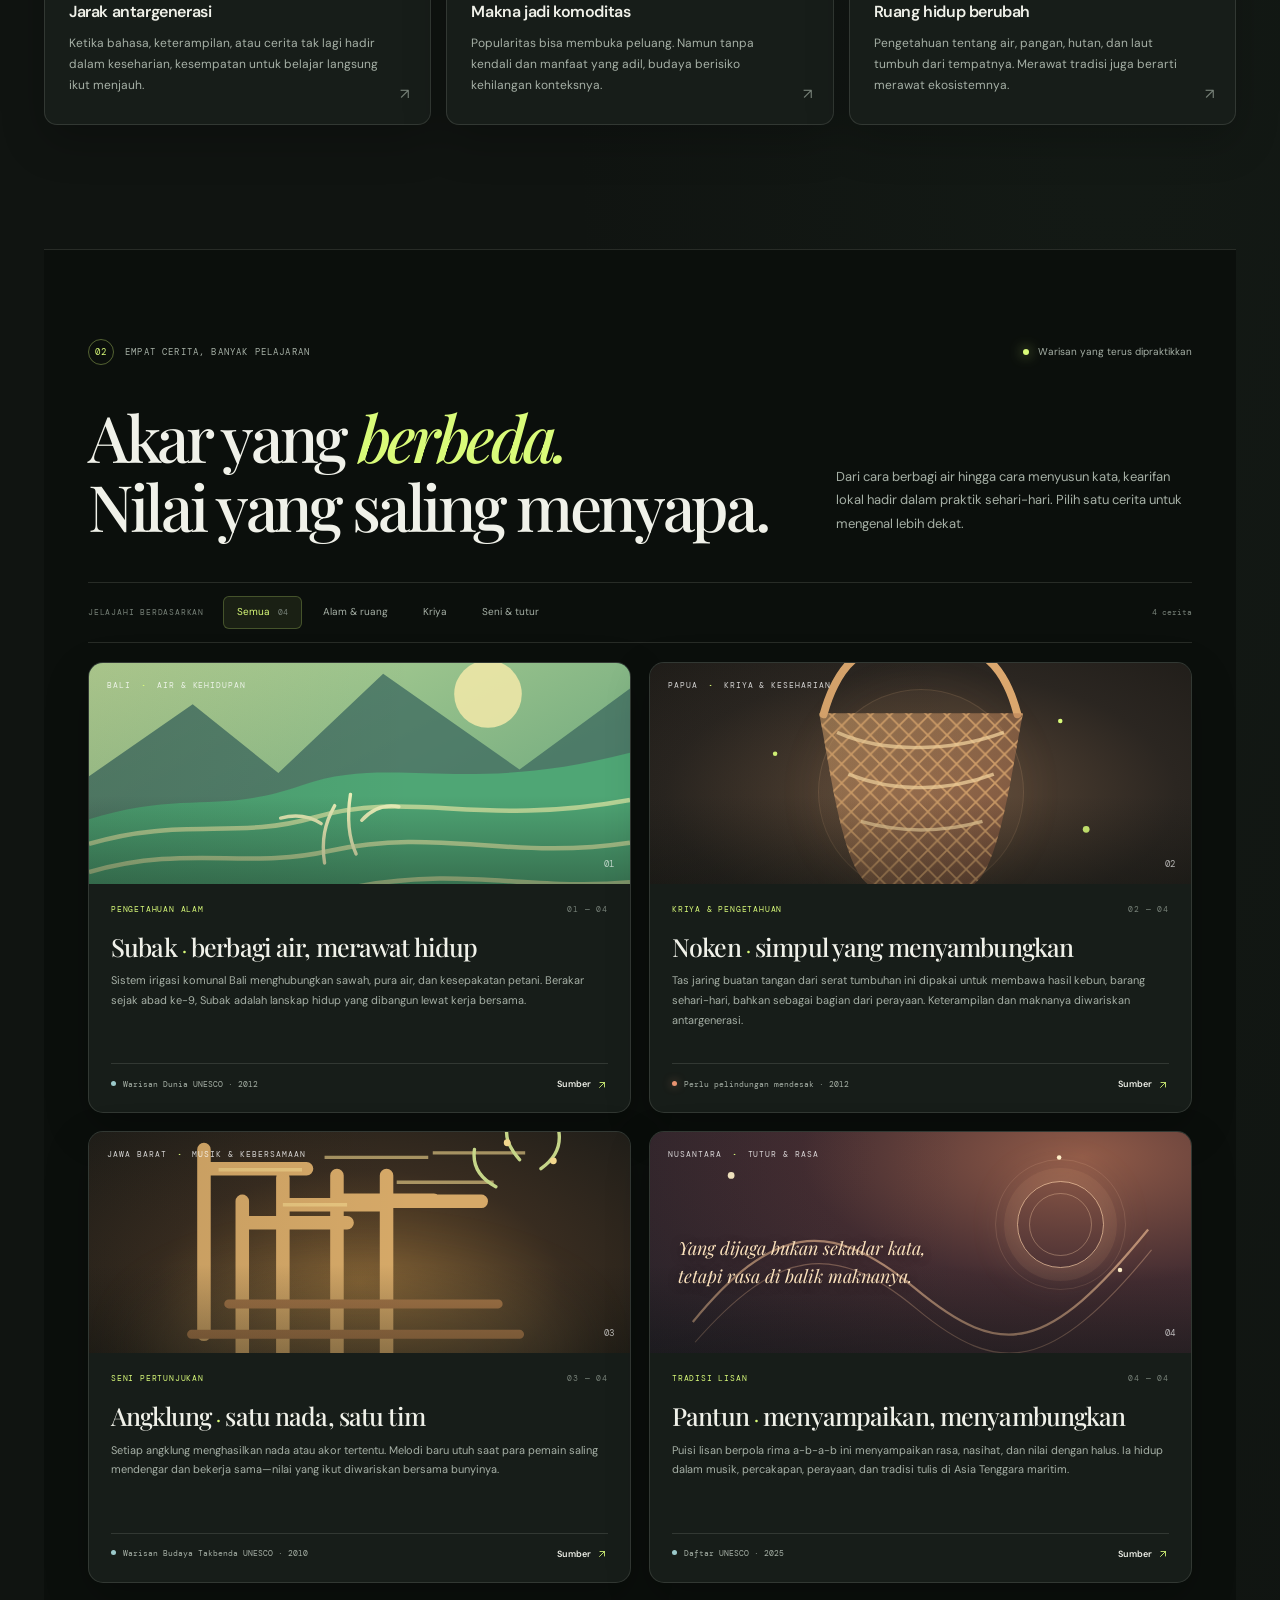
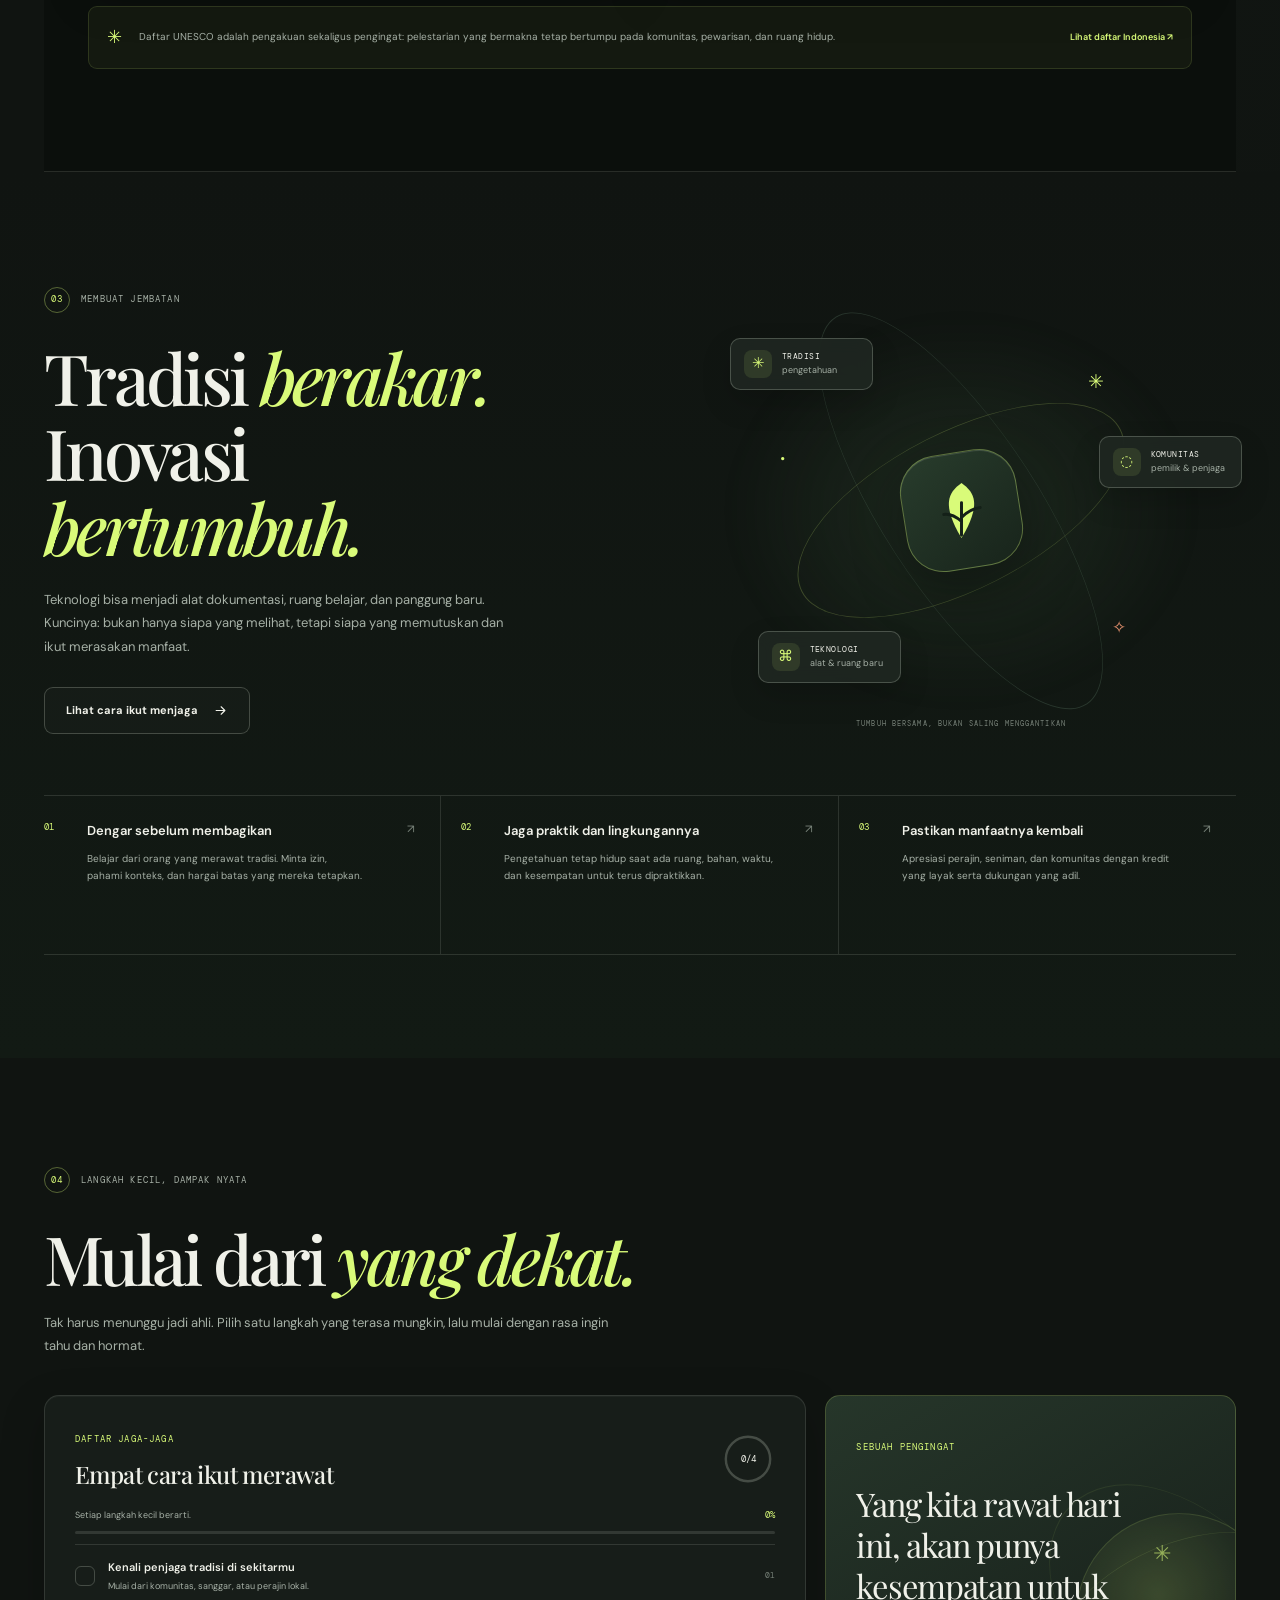
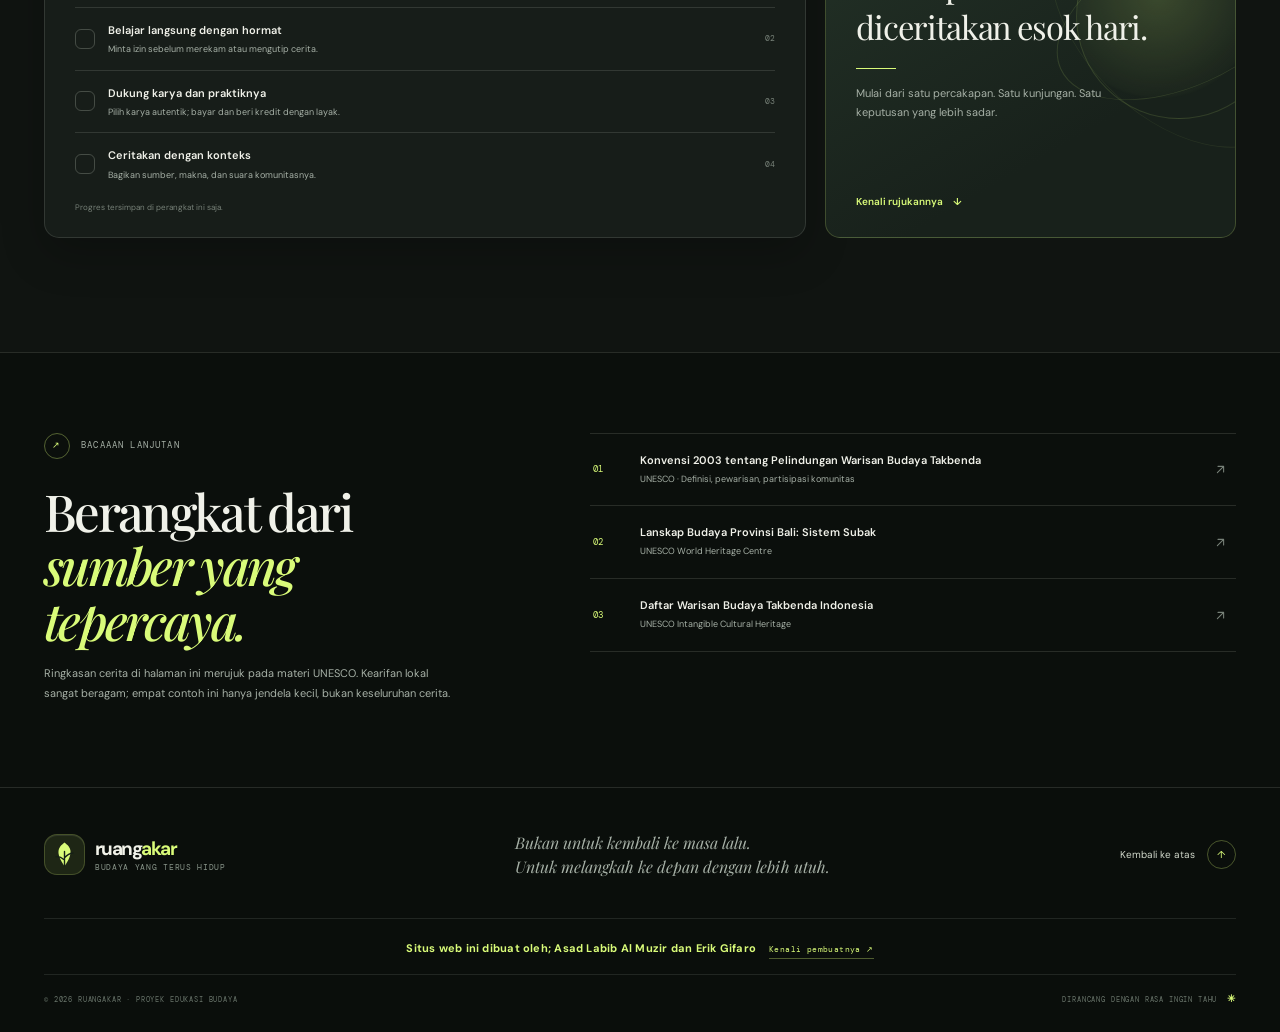
==== commit 84d4d568: "Debug navigasi: tautan bagian hanya tampil via IPS, tahan cache/CSS basi Co-authored-by: arena-agent" ====
--- a/index.html
+++ b/index.html
@@ -7,16 +7,25 @@
   <meta name="description" content="RuangAkar mengajak kita mengenal dan merawat kearifan lokal Indonesia sebagai pengetahuan hidup di tengah modernisasi dan globalisasi.">
   <title>RuangAkar — Pengetahuan lama, masa depan bersama</title>
   <link rel="icon" href="data:image/svg+xml,%3Csvg xmlns='http://www.w3.org/2000/svg' viewBox='0 0 64 64'%3E%3Crect width='64' height='64' rx='18' fill='%231b241e'/%3E%3Cpath d='M32 10c12 9 17 18 0 43C15 28 20 19 32 10Z' fill='%23d9fb79'/%3E%3Cpath d='M32 51V25m0 11c-6-5-10-6-15-5m15 1c5-5 10-7 15-7' fill='none' stroke='%23101411' stroke-width='2.7' stroke-linecap='round'/%3E%3C/svg%3E">
-  <link rel="stylesheet" href="styles.css">
+  <link rel="stylesheet" href="styles.css?v=2">
   <script>
     // Tautan bagian (Gagasan/Cerita/Jembatan) hanya tampil bila RuangAkar
-    // dibuka lewat kartu IPS di halaman Konten.
-    document.documentElement.classList.add('has-js');
-    if (new URLSearchParams(window.location.search).get('dari') === 'ips') {
-      document.documentElement.classList.add('dari-ips');
-    }
+    // dibuka lewat kartu IPS di halaman Konten, yaitu index.html?dari=ips.
+    // Atribut `hidden` pada wadah tautan membuatnya tetap tersembunyi walau
+    // CSS gagal dimuat atau masih tersimpan versi lama di cache browser.
+    (function () {
+      document.documentElement.classList.add('has-js');
+      var dari = new URLSearchParams(window.location.search).get('dari');
+      if (dari && dari.trim().toLowerCase() === 'ips') {
+        document.documentElement.classList.add('dari-ips');
+        document.addEventListener('DOMContentLoaded', function () {
+          var grup = document.getElementById('nav-section-links');
+          if (grup) grup.removeAttribute('hidden');
+        });
+      }
+    })();
   </script>
-  <script src="script.js" defer></script>
+  <script src="script.js?v=2" defer></script>
 </head>
 <body>
   <a class="skip-link" href="#konten">Lewati ke konten utama</a>
@@ -39,7 +48,7 @@
       </button>
 
       <nav class="primary-nav" id="primary-nav" aria-label="Navigasi utama">
-        <div class="nav-section-links" id="nav-section-links">
+        <div class="nav-section-links" id="nav-section-links" hidden>
           <a href="#gagasan">Gagasan</a>
           <a href="#warisan">Cerita</a>
           <a href="#jembatan">Jembatan</a>
--- a/styles.css
+++ b/styles.css
@@ -128,6 +128,8 @@
 /* Tautan bagian hanya muncul saat RuangAkar dibuka dari kartu IPS di halaman Konten. */
 .nav-section-links { display: none; align-items: center; gap: clamp(20px, 3.1vw, 42px); }
 html.dari-ips .nav-section-links { display: flex; }
+/* Selama atribut hidden belum dilepas skrip, wadah tetap tersembunyi (anti-kedip). */
+html.dari-ips .nav-section-links[hidden] { display: none; }
 .primary-nav > a, .nav-section-links > a { position: relative; color: var(--muted); font-size: 13px; font-weight: 600; text-decoration: none; transition: color .2s ease; }
 .primary-nav > a::after, .nav-section-links > a::after { position: absolute; right: 0; bottom: -7px; left: 0; height: 1px; content: ''; background: var(--lime); transform: scaleX(0); transform-origin: right; transition: transform .24s ease; }
 .primary-nav > a:hover, .primary-nav > a.is-current,
@@ -487,17 +489,6 @@
   .brand-mark { width: 37px; height: 37px; border-radius: 12px; }
   .brand-mark svg { width: 28px; height: 28px; }
   .brand-word { font-size: 17px; }
-  .mobile-menu-toggle { width: 42px; height: 42px; display: grid; place-items: center; margin-left: auto; color: var(--ink); background: var(--surface); border: 1px solid var(--line); border-radius: 11px; cursor: pointer; }
-  .mobile-menu-toggle .icon { width: 19px; height: 19px; }
-  .mobile-menu-toggle .icon-close { display: none; }
-  .mobile-menu-toggle[aria-expanded="true"] .icon-menu { display: none; }
-  .mobile-menu-toggle[aria-expanded="true"] .icon-close { display: block; }
-  .primary-nav { position: absolute; top: calc(100% + 7px); right: 17px; left: 17px; display: flex; align-items: stretch; flex-direction: column; gap: 0; padding: 9px; background: var(--surface); border: 1px solid var(--line-strong); border-radius: 14px; box-shadow: 0 18px 45px rgba(0,0,0,.25); opacity: 0; visibility: hidden; transform: translateY(-7px) scale(.98); transform-origin: top; transition: opacity .2s ease, transform .2s ease, visibility .2s; }
-  .primary-nav.is-open { opacity: 1; visibility: visible; transform: translateY(0) scale(1); }
-  .primary-nav > a { padding: 12px 13px; border-bottom: 1px solid var(--line); font-size: 13px; }
-  .primary-nav > a::after { display: none; }
-  .primary-nav > a:last-of-type { border-bottom: 0; }
-  .theme-toggle { min-height: 43px; justify-content: flex-start; margin-top: 7px; padding-inline: 13px; border-color: transparent; background: rgba(217,251,121,.055); }
   .section, .section-wrap { width: calc(100% - 36px); }
   .hero { min-height: 710px; min-height: max(660px, calc(100svh - 76px)); align-items: flex-start; padding: 88px 28px 120px; border-radius: 21px; }
   .hero-visual img { width: 100%; object-position: 62% center; }
